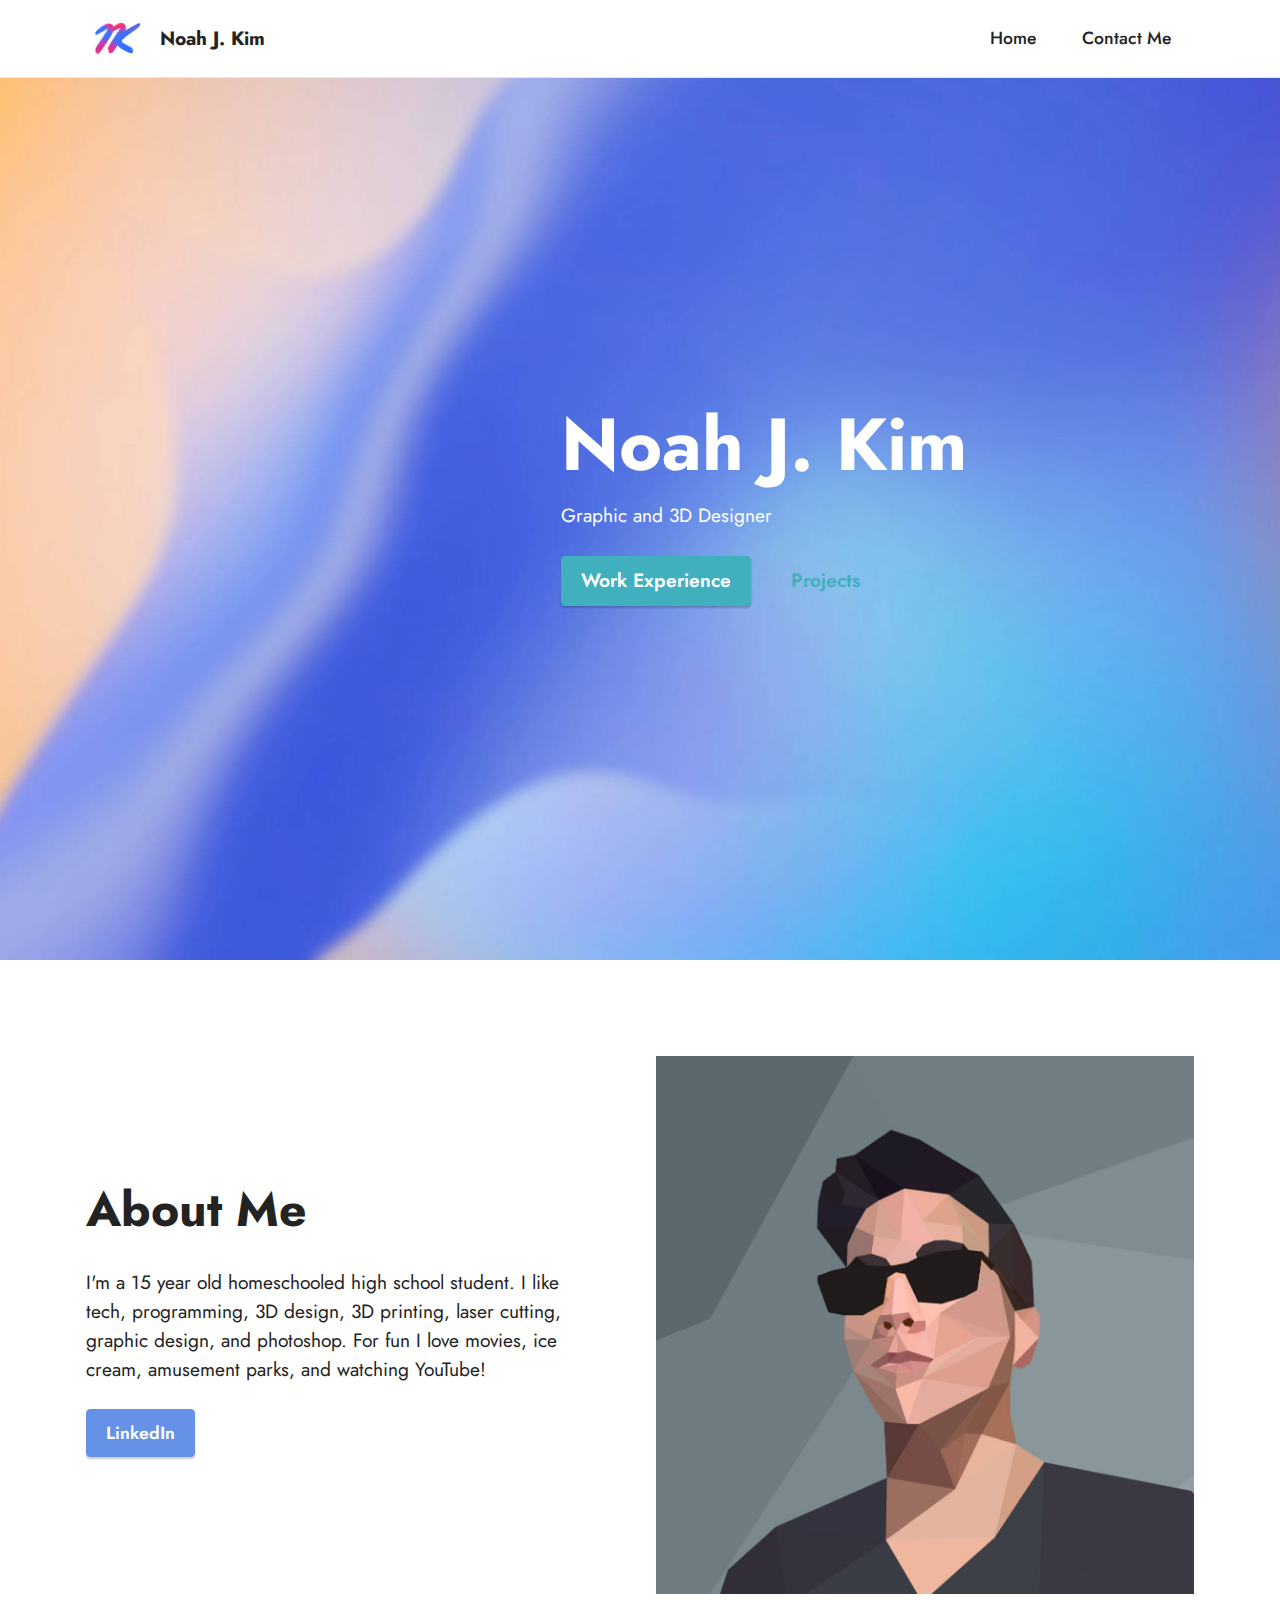
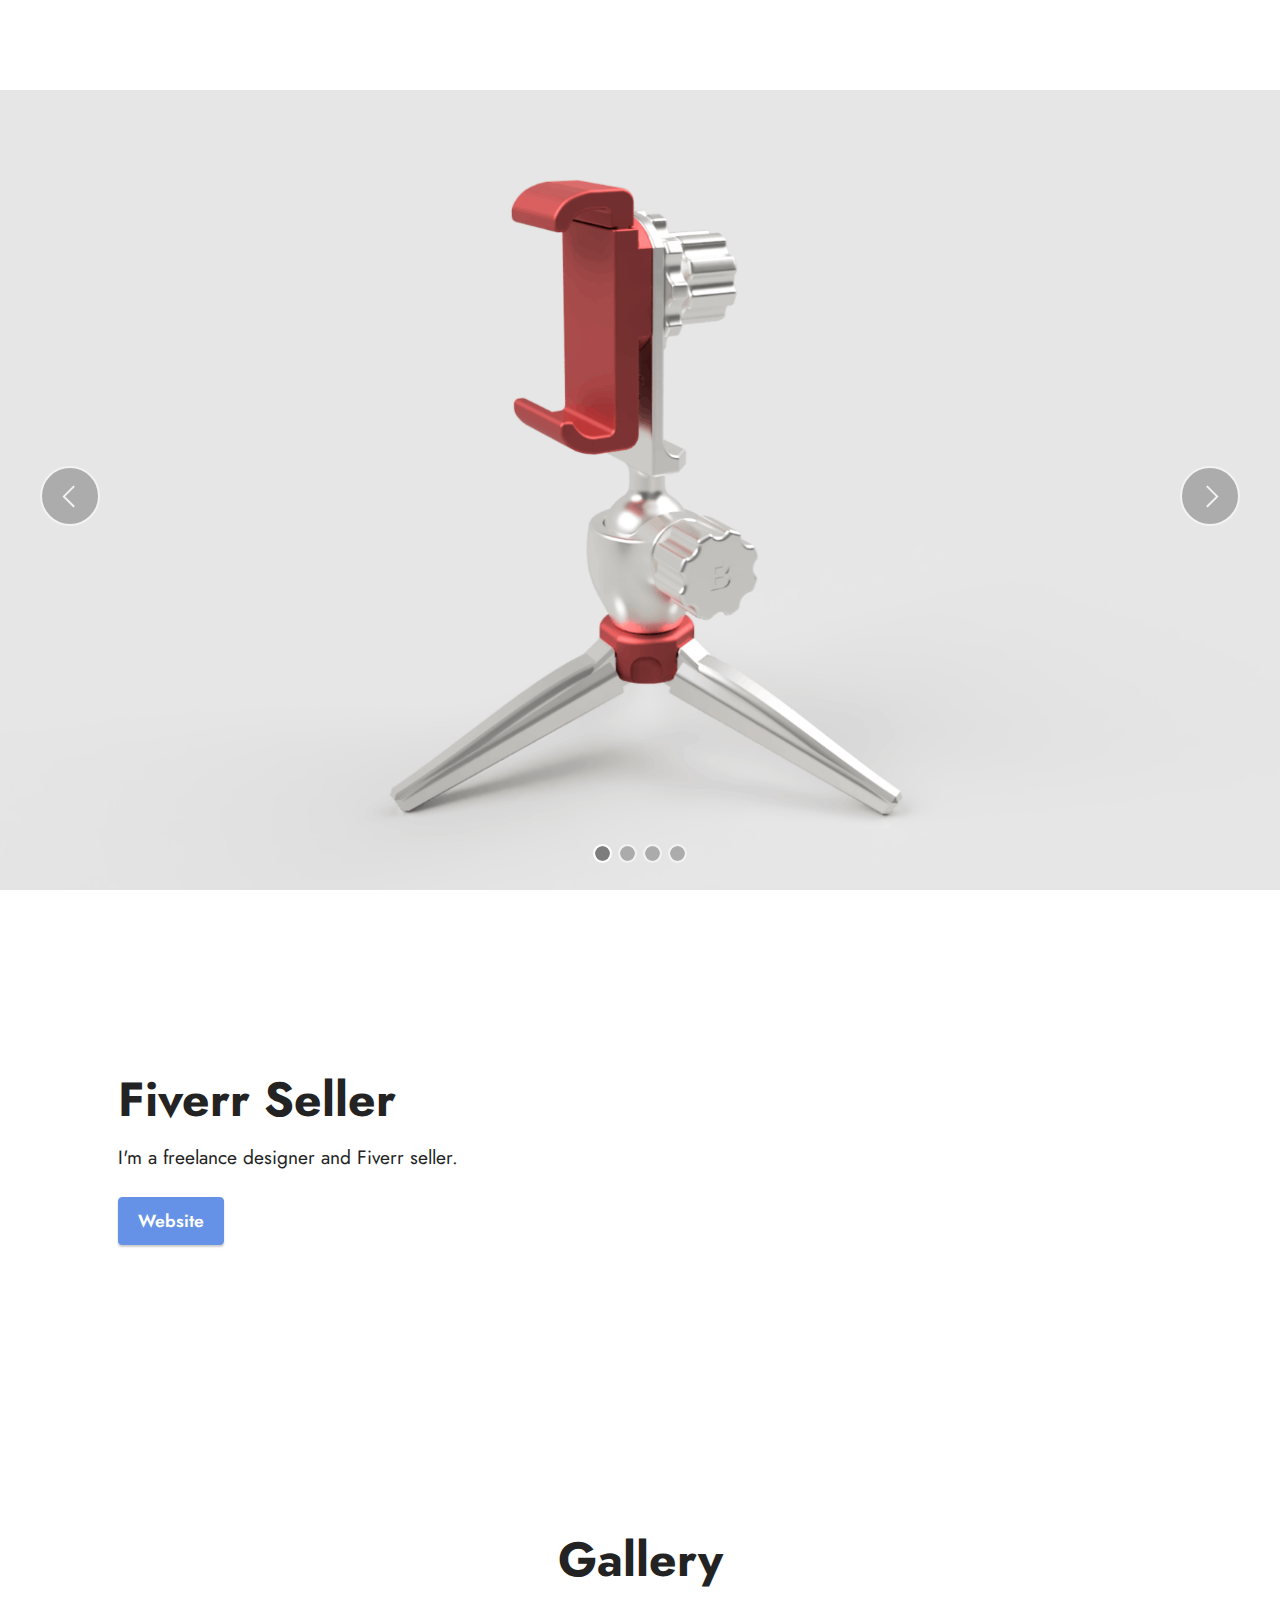
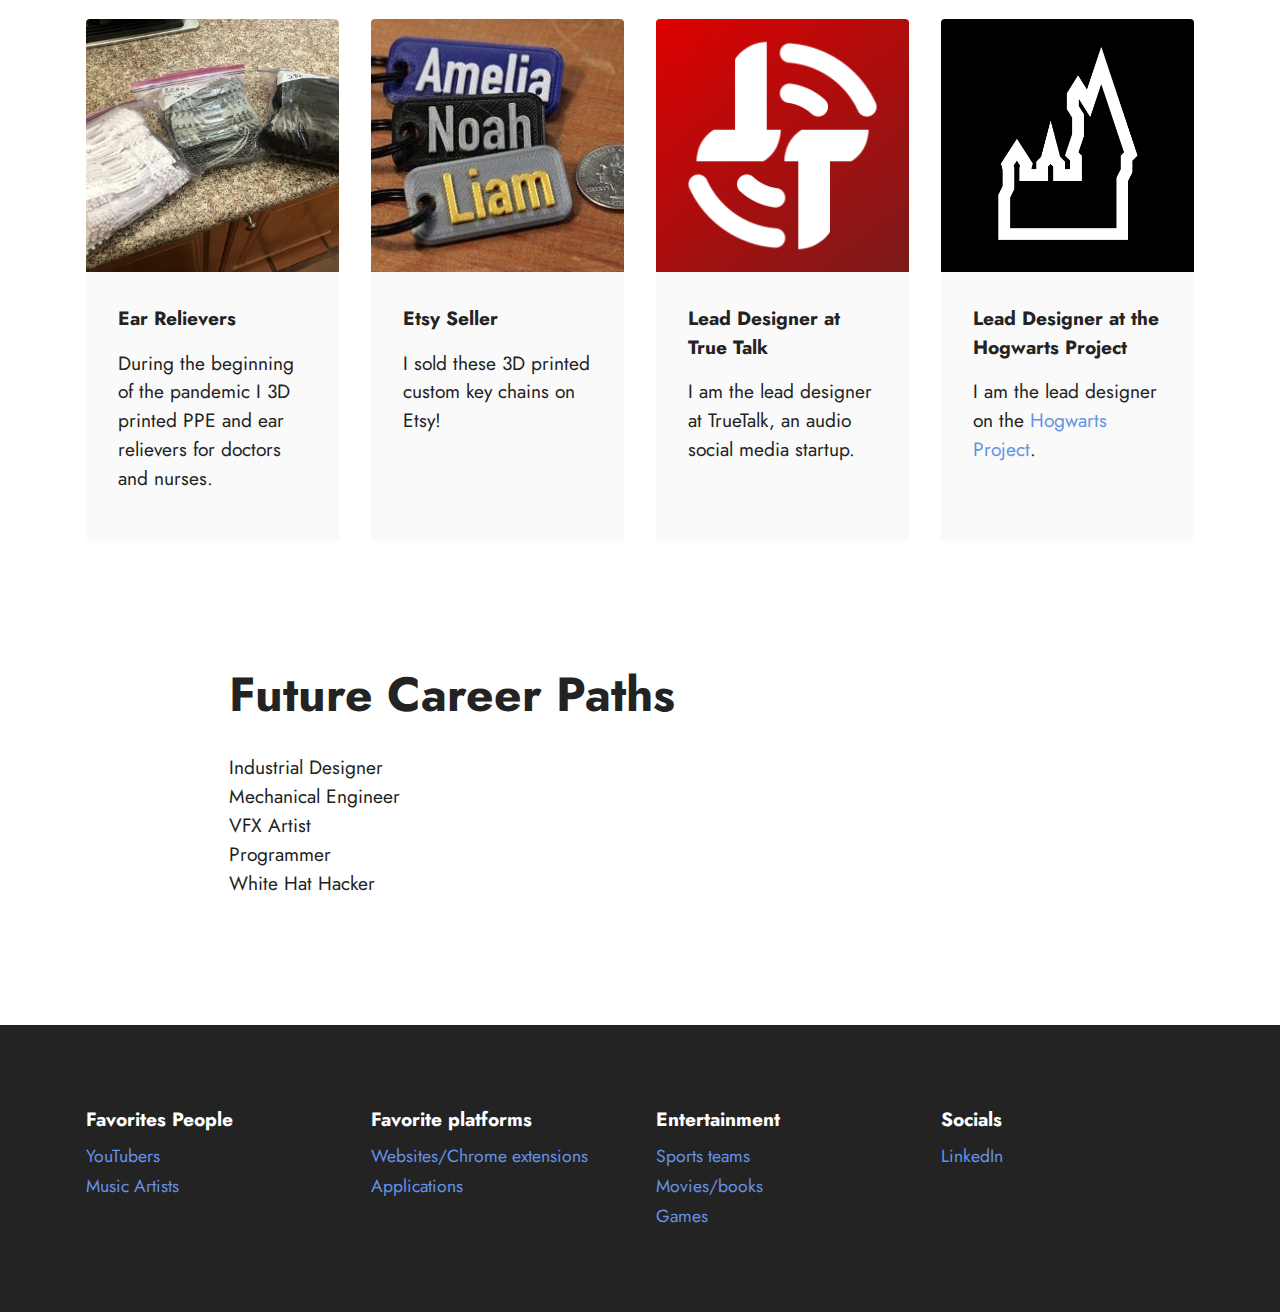
==== index.html @ bd049782 "New with no auto start vid" ====
<!DOCTYPE html>
<html>

<head>
    <meta charset="UTF-8">
    <meta http-equiv="X-UA-Compatible" content="IE=edge">
    <meta name="generator" content="Mobirise v5.2.0, mobirise.com">
    <meta name="viewport" content="width=device-width, initial-scale=1, minimum-scale=1">
    <link rel="shortcut icon" href="assets/images/nk-logo-2-10.24.57-am-128x128.png" type="image/x-icon">
    <meta name="description" content="This is Noah Kim's personal website.">


    <title>Home</title>
    <link rel="stylesheet" href="assets/web/assets/mobirise-icons2/mobirise2.css">
    <link rel="stylesheet" href="assets/tether/tether.min.css">
    <link rel="stylesheet" href="assets/bootstrap/css/bootstrap.min.css">
    <link rel="stylesheet" href="assets/bootstrap/css/bootstrap-grid.min.css">
    <link rel="stylesheet" href="assets/bootstrap/css/bootstrap-reboot.min.css">
    <link rel="stylesheet" href="assets/dropdown/css/style.css">
    <link rel="stylesheet" href="assets/socicon/css/styles.css">
    <link rel="stylesheet" href="assets/theme/css/style.css">
    <link rel="preload" as="style" href="assets/mobirise/css/mbr-additional.css">
    <link rel="stylesheet" href="assets/mobirise/css/mbr-additional.css" type="text/css">




</head>

<body>

    <section class="menu cid-s48OLK6784" once="menu" id="menu1-h">

        <nav class="navbar navbar-dropdown navbar-fixed-top navbar-expand-lg">
            <div class="container">
                <div class="navbar-brand">
                    <span class="navbar-logo">
                        <a href="index.html#top">
                            <img src="assets/images/nk-logo-1-10.24.57-am-96x96.png" alt="Mobirise"
                                style="height: 3.8rem;">
                        </a>
                    </span>
                    <span class="navbar-caption-wrap"><a class="navbar-caption text-black text-primary display-7"
                            href="index.html#top">Noah J. Kim</a></span>
                </div>
                <button class="navbar-toggler" type="button" data-toggle="collapse"
                    data-target="#navbarSupportedContent" aria-controls="navbarNavAltMarkup" aria-expanded="false"
                    aria-label="Toggle navigation">
                    <div class="hamburger">
                        <span></span>
                        <span></span>
                        <span></span>
                        <span></span>
                    </div>
                </button>
                <div class="collapse navbar-collapse" id="navbarSupportedContent">
                    <ul class="navbar-nav nav-dropdown nav-right" data-app-modern-menu="true">
                        <li class="nav-item"><a class="nav-link link text-black text-primary display-4"
                                href="index.html">Home</a></li>
                        <li class="nav-item"><a class="nav-link link text-black text-primary display-4"
                                href="contact.html">
                                Contact Me</a></li>
                    </ul>


                </div>
            </div>
        </nav>

    </section>

    <section class="header5 cid-somC2m3BtA mbr-fullscreen" id="header5-l">





        <div class="container">
            <div class="row justify-content-end">
                <div class="col-12 col-lg-7">
                    <h1 class="mbr-section-title mbr-fonts-style mbr-white mb-3 display-1"><strong>Noah J. Kim</strong>
                    </h1>

                    <p class="mbr-text mbr-fonts-style mbr-white display-7">
                        Graphic and 3D Designer</p>
                    <div class="mbr-section-btn mt-3"><a class="btn btn-success display-7"
                            href="index.html#gallery3-2m">Work Experience</a>
                        <a class="btn btn-success-outline display-7" href="index.html#slider1-q">Projects</a>
                    </div>
                </div>
            </div>
        </div>
    </section>

    <section class="features18 cid-soyZvBs41L" id="features19-3g">




        <div class="container">
            <div class="row justify-content-center">
                <div class="card col-12 col-lg">
                    <div class="card-wrapper">
                        <h6 class="card-title mbr-fonts-style mb-4 display-2"><strong>About Me</strong></h6>
                        <p class="mbr-text mbr-fonts-style display-7">
                            I'm a 15 year old homeschooled high school student. I like tech, programming, 3D design, 3D
                            printing, laser cutting, graphic design, and photoshop. For fun I love movies, ice cream,
                            amusement parks, and watching YouTube!</p>
                        <div class="mbr-section-btn"><a class="btn btn-primary display-4"
                                href="https://www.linkedin.com/in/noah-kim2/" target="_blank">LinkedIn</a></div>
                    </div>
                </div>
                <div class="col-12 col-lg-6">
                    <div class="image-wrapper">
                        <img src="assets/images/website-backround-2000x1125.jpeg" alt="Mobirise">
                    </div>
                </div>
            </div>
        </div>
    </section>

    <section class="slider1 cid-somIkrhmdT" id="slider1-q">

        <div class="carousel slide" id="sozz97V8Wz" data-interval="5000">
            <ol class="carousel-indicators">
                <li data-slide-to="0" class="active" data-target="#sozz97V8Wz"></li>
                <li data-slide-to="1" data-target="#sozz97V8Wz"></li>
                <li data-slide-to="2" data-target="#sozz97V8Wz"></li>
                <li data-slide-to="3" data-target="#sozz97V8Wz"></li>
            </ol>
            <div class="carousel-inner">


                <div class="carousel-item slider-image item active">
                    <div class="item-wrapper">
                        <img class="d-block w-100" src="assets/images/phone-tripod-1900x1069.png" data-slide-to="1">


                    </div>
                </div>
                <div class="carousel-item slider-image item">
                    <div class="item-wrapper">
                        <img class="d-block w-100" src="assets/images/fiverr-phone-stand-1900x1069.png"
                            data-slide-to="2">


                    </div>
                </div>
                <div class="carousel-item slider-image item">
                    <div class="item-wrapper">
                        <img class="d-block w-100" src="assets/images/among-us-red-1900x1900.jpg" data-slide-to="3">


                    </div>
                </div>
                <div class="carousel-item slider-image item">
                    <div class="item-wrapper">
                        <img class="d-block w-100" src="assets/images/noelles-doodle-on-t-shirt-1.0-1536x1604.jpeg"
                            data-slide-to="1">


                    </div>
                </div>
            </div>
            <a class="carousel-control carousel-control-prev" role="button" data-slide="prev" href="#sozz97V8Wz">
                <span class="mobi-mbri mobi-mbri-arrow-prev" aria-hidden="true"></span>
                <span class="sr-only">Previous</span>
            </a>
            <a class="carousel-control carousel-control-next" role="button" data-slide="next" href="#sozz97V8Wz">
                <span class="mobi-mbri mobi-mbri-arrow-next" aria-hidden="true"></span>
                <span class="sr-only">Next</span>
            </a>
        </div>
    </section>

    <section class="header15 cid-somIDscSra" id="header15-r">




        <div class="container">
            <div class="row justify-content-center">
                <div class="col-12 col-md">
                    <div class="text-wrapper">
                        <h2 class="mbr-section-title mb-3 mbr-fonts-style display-2">
                            <strong>Fiverr Seller</strong>
                        </h2>
                        <p class="mbr-text mb-3 mbr-fonts-style display-7">
                            I'm a freelance designer and Fiverr seller.</p>
                        <div class="mbr-section-btn"><a class="btn btn-primary display-4"
                                href="https://www.fiverr.com/the3dsketch" target="_blank">Website</a></div>
                    </div>
                </div>
                <div class="mbr-figure col-12 col-md-7"><iframe class="mbr-embedded-video"
                        src="https://fiverr-res.cloudinary.com/video/upload/t_fiverr_hd/x1ujdgfc7slhkilcr1dq?loop=0&amp;autoplay=0"
                        width="1280" height="720" frameborder="0" allowfullscreen></iframe></div>
            </div>
        </div>
    </section>

    <section class="gallery3 cid-soph4vmft2" id="gallery3-2m">


        <div class="container">
            <div class="mbr-section-head">
                <h4 class="mbr-section-title mbr-fonts-style align-center mb-0 display-2"><strong>Gallery</strong></h4>

            </div>
            <div class="row mt-4">
                <div class="item features-image сol-12 col-md-6 col-lg-3">
                    <div class="item-wrapper">
                        <div class="item-img">
                            <img src="assets/images/2-3d-printed-ear-relievers-7-9-20-506x380.jpeg" alt="">
                        </div>
                        <div class="item-content">
                            <h5 class="item-title mbr-fonts-style display-7">
                                <strong>Ear Relievers</strong>
                            </h5>

                            <p class="mbr-text mbr-fonts-style mt-3 display-7">
                                During the beginning of the&nbsp;pandemic I 3D printed PPE and ear relievers for doctors
                                and nurses.</p>
                        </div>

                    </div>
                </div>
                <div class="item features-image сol-12 col-md-6 col-lg-3">
                    <div class="item-wrapper">
                        <div class="item-img">
                            <img src="assets/images/etsy-keychains-340x256.jpeg" alt="">
                        </div>
                        <div class="item-content">
                            <h5 class="item-title mbr-fonts-style display-7">
                                <strong>Etsy Seller</strong>
                            </h5>

                            <p class="mbr-text mbr-fonts-style mt-3 display-7">I sold these 3D printed custom key chains
                                on Etsy!</p>
                        </div>

                    </div>
                </div>
                <div class="item features-image сol-12 col-md-6 col-lg-3">
                    <div class="item-wrapper">
                        <div class="item-img">
                            <img src="assets/images/app-icon-new-1024-1024x1024.png" alt="">
                        </div>
                        <div class="item-content">
                            <h5 class="item-title mbr-fonts-style display-7">
                                <strong>Lead Designer at True Talk</strong>
                            </h5>

                            <p class="mbr-text mbr-fonts-style mt-3 display-7">I am the lead designer at TrueTalk, an
                                audio social media startup.</p>
                        </div>

                    </div>
                </div>
                <div class="item features-image сol-12 col-md-6 col-lg-3">
                    <div class="item-wrapper">
                        <div class="item-img">
                            <img src="assets/images/the-hogwarts-project-logo-2.0-1000x1000.png" alt="" title="">
                        </div>
                        <div class="item-content">
                            <h5 class="item-title mbr-fonts-style display-7">
                                <strong>Lead Designer at the Hogwarts Project</strong>
                            </h5>

                            <p class="mbr-text mbr-fonts-style mt-3 display-7">I am the lead designer on the <a
                                    href="https://thehogwartsproject.com/" class="text-primary" target="_blank">Hogwarts
                                    Project</a>.</p>
                        </div>

                    </div>
                </div>
            </div>
        </div>
    </section>

    <section class="content1 cid-s48vnjULo4" id="content1-c">

        <div class="container">
            <div class="row justify-content-center">
                <div class="title col-12 col-md-9">
                    <h3 class="mbr-section-title mbr-fonts-style align-center mb-4 display-2"><strong>Future Career
                            Paths</strong></h3>
                    <h4 class="mbr-section-subtitle align-center mbr-fonts-style mb-4 display-7">Industrial
                        Designer<br>Mechanical Engineer<br>VFX Artist<br>Programmer<br>White Hat Hacker<br></h4>

                </div>
            </div>
        </div>
    </section>

    <section class="footer2 cid-somKXLYsWB" once="footers" id="footer2-u">



        <div class="container">
            <div class="row mbr-white">
                <div class="col-6 col-md-4 col-lg-3">
                    <h5 class="mbr-section-subtitle mbr-fonts-style mb-2 display-7">
                        <strong>Favorites People</strong>
                    </h5>
                    <ul class="list mbr-fonts-style display-4">
                        <li class="mbr-text item-wrap"><span style="font-size: 1.1rem;"><a href="favorite-youtuber.html"
                                    class="text-primary">YouTubers</a></span></li>
                        <li class="mbr-text item-wrap"><span style="font-size: 1.1rem;"><a
                                    href="favorite-music-artists.html" class="text-primary">Music Artists</a></span>
                        </li>
                    </ul>
                </div>
                <div class="col-6 col-md-4 col-lg-3">
                    <h5 class="mbr-section-subtitle mbr-fonts-style mb-2 display-7">
                        <strong>Favorite platforms</strong>
                    </h5>
                    <ul class="list mbr-fonts-style display-4">
                        <li class="mbr-text item-wrap"><span style="font-size: 1.1rem;"><a
                                    href="favorite-websites-chrome-extensions.html" class="text-primary">Websites/Chrome
                                    extensions</a></span></li>
                        <li class="mbr-text item-wrap"><span style="font-size: 1.1rem;"><a
                                    href="favorite-applications.html" class="text-primary">Applications</a></span></li>
                    </ul>
                </div>
                <div class="col-6 col-md-4 col-lg-3">
                    <h5 class="mbr-section-subtitle mbr-fonts-style mb-2 display-7">
                        <strong>Entertainment</strong>
                    </h5>
                    <ul class="list mbr-fonts-style display-4">
                        <li class="mbr-text item-wrap"><a href="favorite-sport-teams.html" class="text-primary">Sports
                                teams</a></li>
                        <li class="mbr-text item-wrap"><span style="font-size: 1.1rem;"><a
                                    href="favorite-movies-books.html" class="text-primary">Movies/books</a></span></li>
                        <li class="mbr-text item-wrap"><a href="favorite-games.html" class="text-primary">Games</a></li>
                    </ul>
                </div>
                <div class="col-6 col-md-4 col-lg-3">
                    <h5 class="mbr-section-subtitle mbr-fonts-style mb-2 display-7">
                        <strong>Socials</strong>
                    </h5>
                    <ul class="list mbr-fonts-style display-4">
                        <li class="mbr-text item-wrap"><span style="font-size: 1.1rem;"><a
                                    href="https://www.linkedin.com/in/noah-kim2/" class="text-primary"
                                    target="_blank">LinkedIn</a></span></li>
                    </ul>
                </div>

            </div>
        </div>
    </section>
    <section
        style="background-color: #fff; font-family: -apple-system, BlinkMacSystemFont, 'Segoe UI', 'Roboto', 'Helvetica Neue', Arial, sans-serif; color:#aaa; font-size:12px; padding: 0; align-items: center; display: flex;">
        <a href="https://mobirise.site/e"></a>
    </section>
    <script src="assets/web/assets/jquery/jquery.min.js"></script>
    <script src="assets/popper/popper.min.js"></script>
    <script src="assets/tether/tether.min.js"></script>
    <script src="assets/bootstrap/js/bootstrap.min.js"></script>
    <script src="assets/smoothscroll/smooth-scroll.js"></script>
    <script src="assets/dropdown/js/nav-dropdown.js"></script>
    <script src="assets/dropdown/js/navbar-dropdown.js"></script>
    <script src="assets/touchswipe/jquery.touch-swipe.min.js"></script>
    <script src="assets/theme/js/script.js"></script>


</body>

</html>
---- assets/web/assets/mobirise-icons2/mobirise2.css ----
@font-face {
  font-family: 'Moririse2';
  font-display: swap;
  src:  url('mobirise2.eot?f2bix4');
  src:  url('mobirise2.eot?f2bix4#iefix') format('embedded-opentype'),
    url('mobirise2.ttf?f2bix4') format('truetype'),
    url('mobirise2.woff?f2bix4') format('woff'),
    url('mobirise2.svg?f2bix4#mobirise2') format('svg');
  font-weight: normal;
  font-style: normal;
}

[class^="mobi-"], [class*=" mobi-"] {
  /* use !important to prevent issues with browser extensions that change fonts */
  font-family: 'Moririse2' !important;
  speak: none;
  font-style: normal;
  font-weight: normal;
  font-variant: normal;
  text-transform: none;
  line-height: 1;

  /* Better Font Rendering =========== */
  -webkit-font-smoothing: antialiased;
  -moz-osx-font-smoothing: grayscale;
}

.mobi-mbri-add-submenu:before {
  content: "\e900";
}
.mobi-mbri-alert:before {
  content: "\e901";
}
.mobi-mbri-align-center:before {
  content: "\e902";
}
.mobi-mbri-align-justify:before {
  content: "\e903";
}
.mobi-mbri-align-left:before {
  content: "\e904";
}
.mobi-mbri-align-right:before {
  content: "\e905";
}
.mobi-mbri-android:before {
  content: "\e906";
}
.mobi-mbri-apple:before {
  content: "\e907";
}
.mobi-mbri-arrow-down:before {
  content: "\e908";
}
.mobi-mbri-arrow-next:before {
  content: "\e909";
}
.mobi-mbri-arrow-prev:before {
  content: "\e90a";
}
.mobi-mbri-arrow-up:before {
  content: "\e90b";
}
.mobi-mbri-bold:before {
  content: "\e90c";
}
.mobi-mbri-bookmark:before {
  content: "\e90d";
}
.mobi-mbri-bootstrap:before {
  content: "\e90e";
}
.mobi-mbri-briefcase:before {
  content: "\e90f";
}
.mobi-mbri-browse:before {
  content: "\e910";
}
.mobi-mbri-bulleted-list:before {
  content: "\e911";
}
.mobi-mbri-calendar:before {
  content: "\e912";
}
.mobi-mbri-camera:before {
  content: "\e913";
}
.mobi-mbri-cart-add:before {
  content: "\e914";
}
.mobi-mbri-cart-full:before {
  content: "\e915";
}
.mobi-mbri-cash:before {
  content: "\e916";
}
.mobi-mbri-change-style:before {
  content: "\e917";
}
.mobi-mbri-chat:before {
  content: "\e918";
}
.mobi-mbri-clock:before {
  content: "\e919";
}
.mobi-mbri-close:before {
  content: "\e91a";
}
.mobi-mbri-cloud:before {
  content: "\e91b";
}
.mobi-mbri-code:before {
  content: "\e91c";
}
.mobi-mbri-contact-form:before {
  content: "\e91d";
}
.mobi-mbri-credit-card:before {
  content: "\e91e";
}
.mobi-mbri-cursor-click:before {
  content: "\e91f";
}
.mobi-mbri-cust-feedback:before {
  content: "\e920";
}
.mobi-mbri-database:before {
  content: "\e921";
}
.mobi-mbri-delivery:before {
  content: "\e922";
}
.mobi-mbri-desktop:before {
  content: "\e923";
}
.mobi-mbri-devices:before {
  content: "\e924";
}
.mobi-mbri-down:before {
  content: "\e925";
}
.mobi-mbri-download-2:before {
  content: "\e926";
}
.mobi-mbri-download:before {
  content: "\e927";
}
.mobi-mbri-drag-n-drop-2:before {
  content: "\e928";
}
.mobi-mbri-drag-n-drop:before {
  content: "\e929";
}
.mobi-mbri-edit-2:before {
  content: "\e92a";
}
.mobi-mbri-edit:before {
  content: "\e92b";
}
.mobi-mbri-error:before {
  content: "\e92c";
}
.mobi-mbri-extension:before {
  content: "\e92d";
}
.mobi-mbri-features:before {
  content: "\e92e";
}
.mobi-mbri-file:before {
  content: "\e92f";
}
.mobi-mbri-flag:before {
  content: "\e930";
}
.mobi-mbri-folder:before {
  content: "\e931";
}
.mobi-mbri-gift:before {
  content: "\e932";
}
.mobi-mbri-github:before {
  content: "\e933";
}
.mobi-mbri-globe-2:before {
  content: "\e934";
}
.mobi-mbri-globe:before {
  content: "\e935";
}
.mobi-mbri-growing-chart:before {
  content: "\e936";
}
.mobi-mbri-hearth:before {
  content: "\e937";
}
.mobi-mbri-help:before {
  content: "\e938";
}
.mobi-mbri-home:before {
  content: "\e939";
}
.mobi-mbri-hot-cup:before {
  content: "\e93a";
}
.mobi-mbri-idea:before {
  content: "\e93b";
}
.mobi-mbri-image-gallery:before {
  content: "\e93c";
}
.mobi-mbri-image-slider:before {
  content: "\e93d";
}
.mobi-mbri-info:before {
  content: "\e93e";
}
.mobi-mbri-italic:before {
  content: "\e93f";
}
.mobi-mbri-key:before {
  content: "\e940";
}
.mobi-mbri-laptop:before {
  content: "\e941";
}
.mobi-mbri-layers:before {
  content: "\e942";
}
.mobi-mbri-left-right:before {
  content: "\e943";
}
.mobi-mbri-left:before {
  content: "\e944";
}
.mobi-mbri-letter:before {
  content: "\e945";
}
.mobi-mbri-like:before {
  content: "\e946";
}
.mobi-mbri-link:before {
  content: "\e947";
}
.mobi-mbri-lock:before {
  content: "\e948";
}
.mobi-mbri-login:before {
  content: "\e949";
}
.mobi-mbri-logout:before {
  content: "\e94a";
}
.mobi-mbri-magic-stick:before {
  content: "\e94b";
}
.mobi-mbri-map-pin:before {
  content: "\e94c";
}
.mobi-mbri-menu:before {
  content: "\e94d";
}
.mobi-mbri-mobile-2:before {
  content: "\e94e";
}
.mobi-mbri-mobile-horizontal:before {
  content: "\e94f";
}
.mobi-mbri-mobile:before {
  content: "\e950";
}
.mobi-mbri-mobirise:before {
  content: "\e951";
}
.mobi-mbri-more-horizontal:before {
  content: "\e952";
}
.mobi-mbri-more-vertical:before {
  content: "\e953";
}
.mobi-mbri-music:before {
  content: "\e954";
}
.mobi-mbri-new-file:before {
  content: "\e955";
}
.mobi-mbri-numbered-list:before {
  content: "\e956";
}
.mobi-mbri-opened-folder:before {
  content: "\e957";
}
.mobi-mbri-pages:before {
  content: "\e958";
}
.mobi-mbri-paper-plane:before {
  content: "\e959";
}
.mobi-mbri-paperclip:before {
  content: "\e95a";
}
.mobi-mbri-phone:before {
  content: "\e95b";
}
.mobi-mbri-photo:before {
  content: "\e95c";
}
.mobi-mbri-photos:before {
  content: "\e95d";
}
.mobi-mbri-pin:before {
  content: "\e95e";
}
.mobi-mbri-play:before {
  content: "\e95f";
}
.mobi-mbri-plus:before {
  content: "\e960";
}
.mobi-mbri-preview:before {
  content: "\e961";
}
.mobi-mbri-print:before {
  content: "\e962";
}
.mobi-mbri-protect:before {
  content: "\e963";
}
.mobi-mbri-question:before {
  content: "\e964";
}
.mobi-mbri-quote-left:before {
  content: "\e965";
}
.mobi-mbri-quote-right:before {
  content: "\e966";
}
.mobi-mbri-redo:before {
  content: "\e967";
}
.mobi-mbri-refresh:before {
  content: "\e968";
}
.mobi-mbri-responsive-2:before {
  content: "\e969";
}
.mobi-mbri-responsive:before {
  content: "\e96a";
}
.mobi-mbri-right:before {
  content: "\e96b";
}
.mobi-mbri-rocket:before {
  content: "\e96c";
}
.mobi-mbri-sad-face:before {
  content: "\e96d";
}
.mobi-mbri-sale:before {
  content: "\e96e";
}
.mobi-mbri-save:before {
  content: "\e96f";
}
.mobi-mbri-search:before {
  content: "\e970";
}
.mobi-mbri-setting-2:before {
  content: "\e971";
}
.mobi-mbri-setting-3:before {
  content: "\e972";
}
.mobi-mbri-setting:before {
  content: "\e973";
}
.mobi-mbri-share:before {
  content: "\e974";
}
.mobi-mbri-shopping-bag:before {
  content: "\e975";
}
.mobi-mbri-shopping-basket:before {
  content: "\e976";
}
.mobi-mbri-shopping-cart:before {
  content: "\e977";
}
.mobi-mbri-sites:before {
  content: "\e978";
}
.mobi-mbri-smile-face:before {
  content: "\e979";
}
.mobi-mbri-speed:before {
  content: "\e97a";
}
.mobi-mbri-star:before {
  content: "\e97b";
}
.mobi-mbri-success:before {
  content: "\e97c";
}
.mobi-mbri-sun:before {
  content: "\e97d";
}
.mobi-mbri-sun2:before {
  content: "\e97e";
}
.mobi-mbri-tablet-vertical:before {
  content: "\e97f";
}
.mobi-mbri-tablet:before {
  content: "\e980";
}
.mobi-mbri-target:before {
  content: "\e981";
}
.mobi-mbri-timer:before {
  content: "\e982";
}
.mobi-mbri-to-ftp:before {
  content: "\e983";
}
.mobi-mbri-to-local-drive:before {
  content: "\e984";
}
.mobi-mbri-touch-swipe:before {
  content: "\e985";
}
.mobi-mbri-touch:before {
  content: "\e986";
}
.mobi-mbri-trash:before {
  content: "\e987";
}
.mobi-mbri-underline:before {
  content: "\e988";
}
.mobi-mbri-undo:before {
  content: "\e989";
}
.mobi-mbri-unlink:before {
  content: "\e98a";
}
.mobi-mbri-unlock:before {
  content: "\e98b";
}
.mobi-mbri-up-down:before {
  content: "\e98c";
}
.mobi-mbri-up:before {
  content: "\e98d";
}
.mobi-mbri-update:before {
  content: "\e98e";
}
.mobi-mbri-upload-2:before {
  content: "\e98f";
}
.mobi-mbri-upload:before {
  content: "\e990";
}
.mobi-mbri-user-2:before {
  content: "\e991";
}
.mobi-mbri-user:before {
  content: "\e992";
}
.mobi-mbri-users:before {
  content: "\e993";
}
.mobi-mbri-video-play:before {
  content: "\e994";
}
.mobi-mbri-video:before {
  content: "\e995";
}
.mobi-mbri-watch:before {
  content: "\e996";
}
.mobi-mbri-website-theme-2:before {
  content: "\e997";
}
.mobi-mbri-website-theme:before {
  content: "\e998";
}
.mobi-mbri-wifi:before {
  content: "\e999";
}
.mobi-mbri-windows:before {
  content: "\e99a";
}
.mobi-mbri-zoom-in:before {
  content: "\e99b";
}
.mobi-mbri-zoom-out:before {
  content: "\e99c";
}
---- assets/dropdown/css/style.css ----
.navbar-dropdown {
  left: 0;
  padding: 0;
  position: absolute;
  right: 0;
  top: 0;
  transition: all 0.45s ease;
  z-index: 1030;
  background: #282828; }
  .navbar-dropdown .navbar-logo {
    margin-right: 0.8rem;
    transition: margin 0.3s ease-in-out;
    vertical-align: middle; }
    .navbar-dropdown .navbar-logo img {
      height: 3.125rem;
      transition: all 0.3s ease-in-out; }
    .navbar-dropdown .navbar-logo.mbr-iconfont {
      font-size: 3.125rem;
      line-height: 3.125rem; }
  .navbar-dropdown .navbar-caption {
    font-weight: 700;
    white-space: normal;
    vertical-align: -4px;
    line-height: 3.125rem !important; }
    .navbar-dropdown .navbar-caption, .navbar-dropdown .navbar-caption:hover {
      color: inherit;
      text-decoration: none; }
  .navbar-dropdown .mbr-iconfont + .navbar-caption {
    vertical-align: -1px; }
  .navbar-dropdown.navbar-fixed-top {
    position: fixed; }
  .navbar-dropdown .navbar-brand span {
    vertical-align: -4px; }
  .navbar-dropdown.bg-color.transparent {
    background: none; }
  .navbar-dropdown.navbar-short .navbar-brand {
    padding: 0.625rem 0; }
    .navbar-dropdown.navbar-short .navbar-brand span {
      vertical-align: -1px; }
  .navbar-dropdown.navbar-short .navbar-caption {
    line-height: 2.375rem !important;
    vertical-align: -2px; }
  .navbar-dropdown.navbar-short .navbar-logo {
    margin-right: 0.5rem; }
    .navbar-dropdown.navbar-short .navbar-logo img {
      height: 2.375rem; }
    .navbar-dropdown.navbar-short .navbar-logo.mbr-iconfont {
      font-size: 2.375rem;
      line-height: 2.375rem; }
  .navbar-dropdown.navbar-short .mbr-table-cell {
    height: 3.625rem; }
  .navbar-dropdown .navbar-close {
    left: 0.6875rem;
    position: fixed;
    top: 0.75rem;
    z-index: 1000; }
  .navbar-dropdown .hamburger-icon {
    content: "";
    display: inline-block;
    vertical-align: middle;
    width: 16px;
    -webkit-box-shadow: 0 -6px 0 1px #282828,0 0 0 1px #282828,0 6px 0 1px #282828;
    -moz-box-shadow: 0 -6px 0 1px #282828,0 0 0 1px #282828,0 6px 0 1px #282828;
    box-shadow: 0 -6px 0 1px #282828,0 0 0 1px #282828,0 6px 0 1px #282828; }

.dropdown-menu .dropdown-toggle[data-toggle="dropdown-submenu"]::after {
  border-bottom: 0.35em solid transparent;
  border-left: 0.35em solid;
  border-right: 0;
  border-top: 0.35em solid transparent;
  margin-left: 0.3rem; }

.dropdown-menu .dropdown-item:focus {
  outline: 0; }

.nav-dropdown {
  font-size: 0.75rem;
  font-weight: 500;
  height: auto !important; }
  .nav-dropdown .nav-btn {
    padding-left: 1rem; }
  .nav-dropdown .link {
    margin: .667em 1.667em;
    font-weight: 500;
    padding: 0;
    transition: color .2s ease-in-out; }
    .nav-dropdown .link.dropdown-toggle {
      margin-right: 2.583em; }
      .nav-dropdown .link.dropdown-toggle::after {
        margin-left: .25rem;
        border-top: 0.35em solid;
        border-right: 0.35em solid transparent;
        border-left: 0.35em solid transparent;
        border-bottom: 0; }
      .nav-dropdown .link.dropdown-toggle[aria-expanded="true"] {
        margin: 0;
        padding: 0.667em 3.263em  0.667em 1.667em; }
  .nav-dropdown .link::after,
  .nav-dropdown .dropdown-item::after {
    color: inherit; }
  .nav-dropdown .btn {
    font-size: 0.75rem;
    font-weight: 700;
    letter-spacing: 0;
    margin-bottom: 0;
    padding-left: 1.25rem;
    padding-right: 1.25rem; }
  .nav-dropdown .dropdown-menu {
    border-radius: 0;
    border: 0;
    left: 0;
    margin: 0;
    padding-bottom: 1.25rem;
    padding-top: 1.25rem;
    position: relative; }
  .nav-dropdown .dropdown-submenu {
    margin-left: 0.125rem;
    top: 0; }
  .nav-dropdown .dropdown-item {
    font-weight: 500;
    line-height: 2;
    padding: 0.3846em 4.615em 0.3846em 1.5385em;
    position: relative;
    transition: color .2s ease-in-out, background-color .2s ease-in-out; }
    .nav-dropdown .dropdown-item::after {
      margin-top: -0.3077em;
      position: absolute;
      right: 1.1538em;
      top: 50%; }
    .nav-dropdown .dropdown-item:focus, .nav-dropdown .dropdown-item:hover {
      background: none; }

@media (max-width: 767px) {
  .nav-dropdown.navbar-toggleable-sm {
    bottom: 0;
    display: none;
    left: 0;
    overflow-x: hidden;
    position: fixed;
    top: 0;
    transform: translateX(-100%);
    -ms-transform: translateX(-100%);
    -webkit-transform: translateX(-100%);
    width: 18.75rem;
    z-index: 999; } }
.nav-dropdown.navbar-toggleable-xl {
  bottom: 0;
  display: none;
  left: 0;
  overflow-x: hidden;
  position: fixed;
  top: 0;
  transform: translateX(-100%);
  -ms-transform: translateX(-100%);
  -webkit-transform: translateX(-100%);
  width: 18.75rem;
  z-index: 999; }

.nav-dropdown-sm {
  display: block !important;
  overflow-x: hidden;
  overflow: auto;
  padding-top: 3.875rem; }
  .nav-dropdown-sm::after {
    content: "";
    display: block;
    height: 3rem;
    width: 100%; }
  .nav-dropdown-sm.collapse.in ~ .navbar-close {
    display: block !important; }
  .nav-dropdown-sm.collapsing, .nav-dropdown-sm.collapse.in {
    transform: translateX(0);
    -ms-transform: translateX(0);
    -webkit-transform: translateX(0);
    transition: all 0.25s ease-out;
    -webkit-transition: all 0.25s ease-out;
    background: #282828; }
  .nav-dropdown-sm.collapsing[aria-expanded="false"] {
    transform: translateX(-100%);
    -ms-transform: translateX(-100%);
    -webkit-transform: translateX(-100%); }
  .nav-dropdown-sm .nav-item {
    display: block;
    margin-left: 0 !important;
    padding-left: 0; }
  .nav-dropdown-sm .link,
  .nav-dropdown-sm .dropdown-item {
    border-top: 1px dotted rgba(255, 255, 255, 0.1);
    font-size: 0.8125rem;
    line-height: 1.6;
    margin: 0 !important;
    padding: 0.875rem 2.4rem 0.875rem 1.5625rem !important;
    position: relative;
    white-space: normal; }
    .nav-dropdown-sm .link:focus, .nav-dropdown-sm .link:hover,
    .nav-dropdown-sm .dropdown-item:focus,
    .nav-dropdown-sm .dropdown-item:hover {
      background: rgba(0, 0, 0, 0.2) !important;
      color: #c0a375; }
  .nav-dropdown-sm .nav-btn {
    position: relative;
    padding: 1.5625rem 1.5625rem 0 1.5625rem; }
    .nav-dropdown-sm .nav-btn::before {
      border-top: 1px dotted rgba(255, 255, 255, 0.1);
      content: "";
      left: 0;
      position: absolute;
      top: 0;
      width: 100%; }
    .nav-dropdown-sm .nav-btn + .nav-btn {
      padding-top: 0.625rem; }
      .nav-dropdown-sm .nav-btn + .nav-btn::before {
        display: none; }
  .nav-dropdown-sm .btn {
    padding: 0.625rem 0; }
  .nav-dropdown-sm .dropdown-toggle[data-toggle="dropdown-submenu"]::after {
    margin-left: .25rem;
    border-top: 0.35em solid;
    border-right: 0.35em solid transparent;
    border-left: 0.35em solid transparent;
    border-bottom: 0; }
  .nav-dropdown-sm .dropdown-toggle[data-toggle="dropdown-submenu"][aria-expanded="true"]::after {
    border-top: 0;
    border-right: 0.35em solid transparent;
    border-left: 0.35em solid transparent;
    border-bottom: 0.35em solid; }
  .nav-dropdown-sm .dropdown-menu {
    margin: 0;
    padding: 0;
    position: relative;
    top: 0;
    left: 0;
    width: 100%;
    border: 0;
    float: none;
    border-radius: 0;
    background: none; }
  .nav-dropdown-sm .dropdown-submenu {
    left: 100%;
    margin-left: 0.125rem;
    margin-top: -1.25rem;
    top: 0; }

.navbar-toggleable-sm .nav-dropdown .dropdown-menu {
  position: absolute; }

.navbar-toggleable-sm .nav-dropdown .dropdown-submenu {
  left: 100%;
  margin-left: 0.125rem;
  margin-top: -1.25rem;
  top: 0; }

.navbar-toggleable-sm.opened .nav-dropdown .dropdown-menu {
  position: relative; }

.navbar-toggleable-sm.opened .nav-dropdown .dropdown-submenu {
  left: 0;
  margin-left: 00rem;
  margin-top: 0rem;
  top: 0; }

.is-builder .nav-dropdown.collapsing {
  transition: none !important; }

/*# sourceMappingURL=style.css.map */
---- assets/socicon/css/styles.css ----
@charset "UTF-8";

@font-face {
  font-family: 'Socicon';
  src:  url('../fonts/socicon.eot');
  src:  url('../fonts/socicon.eot?#iefix') format('embedded-opentype'),
    url('../fonts/socicon.woff2') format('woff2'),
    url('../fonts/socicon.ttf') format('truetype'),
    url('../fonts/socicon.woff') format('woff'),
    url('../fonts/socicon.svg#socicon') format('svg');
  font-weight: normal;
  font-style: normal;
}

[data-icon]:before {
  font-family: "socicon" !important;
  content: attr(data-icon);
  font-style: normal !important;
  font-weight: normal !important;
  font-variant: normal !important;
  text-transform: none !important;
  speak: none;
  line-height: 1;
  -webkit-font-smoothing: antialiased;
  -moz-osx-font-smoothing: grayscale;
}

[class^="socicon-"], [class*=" socicon-"] {
  /* use !important to prevent issues with browser extensions that change fonts */
  font-family: 'Socicon' !important;
  speak: none;
  font-style: normal;
  font-weight: normal;
  font-variant: normal;
  text-transform: none;
  line-height: 1;

  /* Better Font Rendering =========== */
  -webkit-font-smoothing: antialiased;
  -moz-osx-font-smoothing: grayscale;
}

.socicon-eitaa:before {
  content: "\e97c";
}
.socicon-soroush:before {
  content: "\e97d";
}
.socicon-bale:before {
  content: "\e97e";
}
.socicon-zazzle:before {
  content: "\e97b";
}
.socicon-society6:before {
  content: "\e97a";
}
.socicon-redbubble:before {
  content: "\e979";
}
.socicon-avvo:before {
  content: "\e978";
}
.socicon-stitcher:before {
  content: "\e977";
}
.socicon-googlehangouts:before {
  content: "\e974";
}
.socicon-dlive:before {
  content: "\e975";
}
.socicon-vsco:before {
  content: "\e976";
}
.socicon-flipboard:before {
  content: "\e973";
}
.socicon-ubuntu:before {
  content: "\e958";
}
.socicon-artstation:before {
  content: "\e959";
}
.socicon-invision:before {
  content: "\e95a";
}
.socicon-torial:before {
  content: "\e95b";
}
.socicon-collectorz:before {
  content: "\e95c";
}
.socicon-seenthis:before {
  content: "\e95d";
}
.socicon-googleplaymusic:before {
  content: "\e95e";
}
.socicon-debian:before {
  content: "\e95f";
}
.socicon-filmfreeway:before {
  content: "\e960";
}
.socicon-gnome:before {
  content: "\e961";
}
.socicon-itchio:before {
  content: "\e962";
}
.socicon-jamendo:before {
  content: "\e963";
}
.socicon-mix:before {
  content: "\e964";
}
.socicon-sharepoint:before {
  content: "\e965";
}
.socicon-tinder:before {
  content: "\e966";
}
.socicon-windguru:before {
  content: "\e967";
}
.socicon-cdbaby:before {
  content: "\e968";
}
.socicon-elementaryos:before {
  content: "\e969";
}
.socicon-stage32:before {
  content: "\e96a";
}
.socicon-tiktok:before {
  content: "\e96b";
}
.socicon-gitter:before {
  content: "\e96c";
}
.socicon-letterboxd:before {
  content: "\e96d";
}
.socicon-threema:before {
  content: "\e96e";
}
.socicon-splice:before {
  content: "\e96f";
}
.socicon-metapop:before {
  content: "\e970";
}
.socicon-naver:before {
  content: "\e971";
}
.socicon-remote:before {
  content: "\e972";
}
.socicon-internet:before {
  content: "\e957";
}
.socicon-moddb:before {
  content: "\e94b";
}
.socicon-indiedb:before {
  content: "\e94c";
}
.socicon-traxsource:before {
  content: "\e94d";
}
.socicon-gamefor:before {
  content: "\e94e";
}
.socicon-pixiv:before {
  content: "\e94f";
}
.socicon-myanimelist:before {
  content: "\e950";
}
.socicon-blackberry:before {
  content: "\e951";
}
.socicon-wickr:before {
  content: "\e952";
}
.socicon-spip:before {
  content: "\e953";
}
.socicon-napster:before {
  content: "\e954";
}
.socicon-beatport:before {
  content: "\e955";
}
.socicon-hackerone:before {
  content: "\e956";
}
.socicon-hackernews:before {
  content: "\e946";
}
.socicon-smashwords:before {
  content: "\e947";
}
.socicon-kobo:before {
  content: "\e948";
}
.socicon-bookbub:before {
  content: "\e949";
}
.socicon-mailru:before {
  content: "\e94a";
}
.socicon-gitlab:before {
  content: "\e945";
}
.socicon-instructables:before {
  content: "\e944";
}
.socicon-portfolio:before {
  content: "\e943";
}
.socicon-codered:before {
  content: "\e940";
}
.socicon-origin:before {
  content: "\e941";
}
.socicon-nextdoor:before {
  content: "\e942";
}
.socicon-udemy:before {
  content: "\e93f";
}
.socicon-livemaster:before {
  content: "\e93e";
}
.socicon-crunchbase:before {
  content: "\e93b";
}
.socicon-homefy:before {
  content: "\e93c";
}
.socicon-calendly:before {
  content: "\e93d";
}
.socicon-realtor:before {
  content: "\e90f";
}
.socicon-tidal:before {
  content: "\e910";
}
.socicon-qobuz:before {
  content: "\e911";
}
.socicon-natgeo:before {
  content: "\e912";
}
.socicon-mastodon:before {
  content: "\e913";
}
.socicon-unsplash:before {
  content: "\e914";
}
.socicon-homeadvisor:before {
  content: "\e915";
}
.socicon-angieslist:before {
  content: "\e916";
}
.socicon-codepen:before {
  content: "\e917";
}
.socicon-slack:before {
  content: "\e918";
}
.socicon-openaigym:before {
  content: "\e919";
}
.socicon-logmein:before {
  content: "\e91a";
}
.socicon-fiverr:before {
  content: "\e91b";
}
.socicon-gotomeeting:before {
  content: "\e91c";
}
.socicon-aliexpress:before {
  content: "\e91d";
}
.socicon-guru:before {
  content: "\e91e";
}
.socicon-appstore:before {
  content: "\e91f";
}
.socicon-homes:before {
  content: "\e920";
}
.socicon-zoom:before {
  content: "\e921";
}
.socicon-alibaba:before {
  content: "\e922";
}
.socicon-craigslist:before {
  content: "\e923";
}
.socicon-wix:before {
  content: "\e924";
}
.socicon-redfin:before {
  content: "\e925";
}
.socicon-googlecalendar:before {
  content: "\e926";
}
.socicon-shopify:before {
  content: "\e927";
}
.socicon-freelancer:before {
  content: "\e928";
}
.socicon-seedrs:before {
  content: "\e929";
}
.socicon-bing:before {
  content: "\e92a";
}
.socicon-doodle:before {
  content: "\e92b";
}
.socicon-bonanza:before {
  content: "\e92c";
}
.socicon-squarespace:before {
  content: "\e92d";
}
.socicon-toptal:before {
  content: "\e92e";
}
.socicon-gust:before {
  content: "\e92f";
}
.socicon-ask:before {
  content: "\e930";
}
.socicon-trulia:before {
  content: "\e931";
}
.socicon-loomly:before {
  content: "\e932";
}
.socicon-ghost:before {
  content: "\e933";
}
.socicon-upwork:before {
  content: "\e934";
}
.socicon-fundable:before {
  content: "\e935";
}
.socicon-booking:before {
  content: "\e936";
}
.socicon-googlemaps:before {
  content: "\e937";
}
.socicon-zillow:before {
  content: "\e938";
}
.socicon-niconico:before {
  content: "\e939";
}
.socicon-toneden:before {
  content: "\e93a";
}
.socicon-augment:before {
  content: "\e908";
}
.socicon-bitbucket:before {
  content: "\e909";
}
.socicon-fyuse:before {
  content: "\e90a";
}
.socicon-yt-gaming:before {
  content: "\e90b";
}
.socicon-sketchfab:before {
  content: "\e90c";
}
.socicon-mobcrush:before {
  content: "\e90d";
}
.socicon-microsoft:before {
  content: "\e90e";
}
.socicon-pandora:before {
  content: "\e907";
}
.socicon-messenger:before {
  content: "\e906";
}
.socicon-gamewisp:before {
  content: "\e905";
}
.socicon-bloglovin:before {
  content: "\e904";
}
.socicon-tunein:before {
  content: "\e903";
}
.socicon-gamejolt:before {
  content: "\e901";
}
.socicon-trello:before {
  content: "\e902";
}
.socicon-spreadshirt:before {
  content: "\e900";
}
.socicon-500px:before {
  content: "\e000";
}
.socicon-8tracks:before {
  content: "\e001";
}
.socicon-airbnb:before {
  content: "\e002";
}
.socicon-alliance:before {
  content: "\e003";
}
.socicon-amazon:before {
  content: "\e004";
}
.socicon-amplement:before {
  content: "\e005";
}
.socicon-android:before {
  content: "\e006";
}
.socicon-angellist:before {
  content: "\e007";
}
.socicon-apple:before {
  content: "\e008";
}
.socicon-appnet:before {
  content: "\e009";
}
.socicon-baidu:before {
  content: "\e00a";
}
.socicon-bandcamp:before {
  content: "\e00b";
}
.socicon-battlenet:before {
  content: "\e00c";
}
.socicon-mixer:before {
  content: "\e00d";
}
.socicon-bebee:before {
  content: "\e00e";
}
.socicon-bebo:before {
  content: "\e00f";
}
.socicon-behance:before {
  content: "\e010";
}
.socicon-blizzard:before {
  content: "\e011";
}
.socicon-blogger:before {
  content: "\e012";
}
.socicon-buffer:before {
  content: "\e013";
}
.socicon-chrome:before {
  content: "\e014";
}
.socicon-coderwall:before {
  content: "\e015";
}
.socicon-curse:before {
  content: "\e016";
}
.socicon-dailymotion:before {
  content: "\e017";
}
.socicon-deezer:before {
  content: "\e018";
}
.socicon-delicious:before {
  content: "\e019";
}
.socicon-deviantart:before {
  content: "\e01a";
}
.socicon-diablo:before {
  content: "\e01b";
}
.socicon-digg:before {
  content: "\e01c";
}
.socicon-discord:before {
  content: "\e01d";
}
.socicon-disqus:before {
  content: "\e01e";
}
.socicon-douban:before {
  content: "\e01f";
}
.socicon-draugiem:before {
  content: "\e020";
}
.socicon-dribbble:before {
  content: "\e021";
}
.socicon-drupal:before {
  content: "\e022";
}
.socicon-ebay:before {
  content: "\e023";
}
.socicon-ello:before {
  content: "\e024";
}
.socicon-endomodo:before {
  content: "\e025";
}
.socicon-envato:before {
  content: "\e026";
}
.socicon-etsy:before {
  content: "\e027";
}
.socicon-facebook:before {
  content: "\e028";
}
.socicon-feedburner:before {
  content: "\e029";
}
.socicon-filmweb:before {
  content: "\e02a";
}
.socicon-firefox:before {
  content: "\e02b";
}
.socicon-flattr:before {
  content: "\e02c";
}
.socicon-flickr:before {
  content: "\e02d";
}
.socicon-formulr:before {
  content: "\e02e";
}
.socicon-forrst:before {
  content: "\e02f";
}
.socicon-foursquare:before {
  content: "\e030";
}
.socicon-friendfeed:before {
  content: "\e031";
}
.socicon-github:before {
  content: "\e032";
}
.socicon-goodreads:before {
  content: "\e033";
}
.socicon-google:before {
  content: "\e034";
}
.socicon-googlescholar:before {
  content: "\e035";
}
.socicon-googlegroups:before {
  content: "\e036";
}
.socicon-googlephotos:before {
  content: "\e037";
}
.socicon-googleplus:before {
  content: "\e038";
}
.socicon-grooveshark:before {
  content: "\e039";
}
.socicon-hackerrank:before {
  content: "\e03a";
}
.socicon-hearthstone:before {
  content: "\e03b";
}
.socicon-hellocoton:before {
  content: "\e03c";
}
.socicon-heroes:before {
  content: "\e03d";
}
.socicon-smashcast:before {
  content: "\e03e";
}
.socicon-horde:before {
  content: "\e03f";
}
.socicon-houzz:before {
  content: "\e040";
}
.socicon-icq:before {
  content: "\e041";
}
.socicon-identica:before {
  content: "\e042";
}
.socicon-imdb:before {
  content: "\e043";
}
.socicon-instagram:before {
  content: "\e044";
}
.socicon-issuu:before {
  content: "\e045";
}
.socicon-istock:before {
  content: "\e046";
}
.socicon-itunes:before {
  content: "\e047";
}
.socicon-keybase:before {
  content: "\e048";
}
.socicon-lanyrd:before {
  content: "\e049";
}
.socicon-lastfm:before {
  content: "\e04a";
}
.socicon-line:before {
  content: "\e04b";
}
.socicon-linkedin:before {
  content: "\e04c";
}
.socicon-livejournal:before {
  content: "\e04d";
}
.socicon-lyft:before {
  content: "\e04e";
}
.socicon-macos:before {
  content: "\e04f";
}
.socicon-mail:before {
  content: "\e050";
}
.socicon-medium:before {
  content: "\e051";
}
.socicon-meetup:before {
  content: "\e052";
}
.socicon-mixcloud:before {
  content: "\e053";
}
.socicon-modelmayhem:before {
  content: "\e054";
}
.socicon-mumble:before {
  content: "\e055";
}
.socicon-myspace:before {
  content: "\e056";
}
.socicon-newsvine:before {
  content: "\e057";
}
.socicon-nintendo:before {
  content: "\e058";
}
.socicon-npm:before {
  content: "\e059";
}
.socicon-odnoklassniki:before {
  content: "\e05a";
}
.socicon-openid:before {
  content: "\e05b";
}
.socicon-opera:before {
  content: "\e05c";
}
.socicon-outlook:before {
  content: "\e05d";
}
.socicon-overwatch:before {
  content: "\e05e";
}
.socicon-patreon:before {
  content: "\e05f";
}
.socicon-paypal:before {
  content: "\e060";
}
.socicon-periscope:before {
  content: "\e061";
}
.socicon-persona:before {
  content: "\e062";
}
.socicon-pinterest:before {
  content: "\e063";
}
.socicon-play:before {
  content: "\e064";
}
.socicon-player:before {
  content: "\e065";
}
.socicon-playstation:before {
  content: "\e066";
}
.socicon-pocket:before {
  content: "\e067";
}
.socicon-qq:before {
  content: "\e068";
}
.socicon-quora:before {
  content: "\e069";
}
.socicon-raidcall:before {
  content: "\e06a";
}
.socicon-ravelry:before {
  content: "\e06b";
}
.socicon-reddit:before {
  content: "\e06c";
}
.socicon-renren:before {
  content: "\e06d";
}
.socicon-researchgate:before {
  content: "\e06e";
}
.socicon-residentadvisor:before {
  content: "\e06f";
}
.socicon-reverbnation:before {
  content: "\e070";
}
.socicon-rss:before {
  content: "\e071";
}
.socicon-sharethis:before {
  content: "\e072";
}
.socicon-skype:before {
  content: "\e073";
}
.socicon-slideshare:before {
  content: "\e074";
}
.socicon-smugmug:before {
  content: "\e075";
}
.socicon-snapchat:before {
  content: "\e076";
}
.socicon-songkick:before {
  content: "\e077";
}
.socicon-soundcloud:before {
  content: "\e078";
}
.socicon-spotify:before {
  content: "\e079";
}
.socicon-stackexchange:before {
  content: "\e07a";
}
.socicon-stackoverflow:before {
  content: "\e07b";
}
.socicon-starcraft:before {
  content: "\e07c";
}
.socicon-stayfriends:before {
  content: "\e07d";
}
.socicon-steam:before {
  content: "\e07e";
}
.socicon-storehouse:before {
  content: "\e07f";
}
.socicon-strava:before {
  content: "\e080";
}
.socicon-streamjar:before {
  content: "\e081";
}
.socicon-stumbleupon:before {
  content: "\e082";
}
.socicon-swarm:before {
  content: "\e083";
}
.socicon-teamspeak:before {
  content: "\e084";
}
.socicon-teamviewer:before {
  content: "\e085";
}
.socicon-technorati:before {
  content: "\e086";
}
.socicon-telegram:before {
  content: "\e087";
}
.socicon-tripadvisor:before {
  content: "\e088";
}
.socicon-tripit:before {
  content: "\e089";
}
.socicon-triplej:before {
  content: "\e08a";
}
.socicon-tumblr:before {
  content: "\e08b";
}
.socicon-twitch:before {
  content: "\e08c";
}
.socicon-twitter:before {
  content: "\e08d";
}
.socicon-uber:before {
  content: "\e08e";
}
.socicon-ventrilo:before {
  content: "\e08f";
}
.socicon-viadeo:before {
  content: "\e090";
}
.socicon-viber:before {
  content: "\e091";
}
.socicon-viewbug:before {
  content: "\e092";
}
.socicon-vimeo:before {
  content: "\e093";
}
.socicon-vine:before {
  content: "\e094";
}
.socicon-vkontakte:before {
  content: "\e095";
}
.socicon-warcraft:before {
  content: "\e096";
}
.socicon-wechat:before {
  content: "\e097";
}
.socicon-weibo:before {
  content: "\e098";
}
.socicon-whatsapp:before {
  content: "\e099";
}
.socicon-wikipedia:before {
  content: "\e09a";
}
.socicon-windows:before {
  content: "\e09b";
}
.socicon-wordpress:before {
  content: "\e09c";
}
.socicon-wykop:before {
  content: "\e09d";
}
.socicon-xbox:before {
  content: "\e09e";
}
.socicon-xing:before {
  content: "\e09f";
}
.socicon-yahoo:before {
  content: "\e0a0";
}
.socicon-yammer:before {
  content: "\e0a1";
}
.socicon-yandex:before {
  content: "\e0a2";
}
.socicon-yelp:before {
  content: "\e0a3";
}
.socicon-younow:before {
  content: "\e0a4";
}
.socicon-youtube:before {
  content: "\e0a5";
}
.socicon-zapier:before {
  content: "\e0a6";
}
.socicon-zerply:before {
  content: "\e0a7";
}
.socicon-zomato:before {
  content: "\e0a8";
}
.socicon-zynga:before {
  content: "\e0a9";
}
---- assets/theme/css/style.css ----
section {
  background-color: #ffffff;
}

body {
  font-style: normal;
  line-height: 1.5;
  font-weight: 400;
  color: #232323;
  position: relative;
}

section,
.container,
.container-fluid {
  position: relative;
  word-wrap: break-word;
}

a.mbr-iconfont:hover {
  text-decoration: none;
}

.article .lead p,
.article .lead ul,
.article .lead ol,
.article .lead pre,
.article .lead blockquote {
  margin-bottom: 0;
}

a {
  font-style: normal;
  font-weight: 400;
  cursor: pointer;
}

a, a:hover {
  text-decoration: none;
}

.mbr-section-title {
  font-style: normal;
  line-height: 1.3;
}

.mbr-section-subtitle {
  line-height: 1.3;
}

.mbr-text {
  font-style: normal;
  line-height: 1.7;
}

h1,
h2,
h3,
h4,
h5,
h6,
.display-1,
.display-2,
.display-4,
.display-5,
.display-7,
span,
p,
a {
  line-height: 1;
  word-break: break-word;
  word-wrap: break-word;
  font-weight: 400;
}

b,
strong {
  font-weight: bold;
}

input:-webkit-autofill, input:-webkit-autofill:hover, input:-webkit-autofill:focus, input:-webkit-autofill:active {
  -webkit-transition-delay: 9999s;
          transition-delay: 9999s;
  -webkit-transition-property: background-color, color;
  transition-property: background-color, color;
}

textarea[type="hidden"] {
  display: none;
}

section {
  background-position: 50% 50%;
  background-repeat: no-repeat;
  background-size: cover;
}

section .mbr-background-video,
section .mbr-background-video-preview {
  position: absolute;
  bottom: 0;
  left: 0;
  right: 0;
  top: 0;
}

.hidden {
  visibility: hidden;
}

.mbr-z-index20 {
  z-index: 20;
}

/*! Base colors */
.mbr-white {
  color: #ffffff;
}

.mbr-black {
  color: #111111;
}

.mbr-bg-white {
  background-color: #ffffff;
}

.mbr-bg-black {
  background-color: #000000;
}

/*! Text-aligns */
.align-left {
  text-align: left;
}

.align-center {
  text-align: center;
}

.align-right {
  text-align: right;
}

/*! Font-weight  */
.mbr-light {
  font-weight: 300;
}

.mbr-regular {
  font-weight: 400;
}

.mbr-semibold {
  font-weight: 500;
}

.mbr-bold {
  font-weight: 700;
}

/*! Media  */
.media-content {
  -ms-flex-preferred-size: 100%;
      flex-basis: 100%;
}

.media-container-row {
  display: -webkit-box;
  display: -ms-flexbox;
  display: flex;
  -webkit-box-orient: horizontal;
  -webkit-box-direction: normal;
      -ms-flex-direction: row;
          flex-direction: row;
  -ms-flex-wrap: wrap;
      flex-wrap: wrap;
  -webkit-box-pack: center;
      -ms-flex-pack: center;
          justify-content: center;
  -ms-flex-line-pack: center;
      align-content: center;
  -webkit-box-align: start;
      -ms-flex-align: start;
          align-items: start;
}

.media-container-row .media-size-item {
  width: 400px;
}

.media-container-column {
  display: -webkit-box;
  display: -ms-flexbox;
  display: flex;
  -webkit-box-orient: vertical;
  -webkit-box-direction: normal;
      -ms-flex-direction: column;
          flex-direction: column;
  -ms-flex-wrap: wrap;
      flex-wrap: wrap;
  -webkit-box-pack: center;
      -ms-flex-pack: center;
          justify-content: center;
  -ms-flex-line-pack: center;
      align-content: center;
  -webkit-box-align: stretch;
      -ms-flex-align: stretch;
          align-items: stretch;
}

.media-container-column > * {
  width: 100%;
}

@media (min-width: 992px) {
  .media-container-row {
    -ms-flex-wrap: nowrap;
        flex-wrap: nowrap;
  }
}

figure {
  margin-bottom: 0;
  overflow: hidden;
}

figure[mbr-media-size] {
  -webkit-transition: width 0.1s;
  transition: width 0.1s;
}

img,
iframe {
  display: block;
  width: 100%;
}

.card {
  background-color: transparent;
  border: none;
}

.card-box {
  width: 100%;
}

.card-img {
  text-align: center;
  -ms-flex-negative: 0;
      flex-shrink: 0;
  -webkit-flex-shrink: 0;
}

.media {
  max-width: 100%;
  margin: 0 auto;
}

.mbr-figure {
  -ms-flex-item-align: center;
      -ms-grid-row-align: center;
      align-self: center;
}

.media-container > div {
  max-width: 100%;
}

.mbr-figure img,
.card-img img {
  width: 100%;
}

@media (max-width: 991px) {
  .media-size-item {
    width: auto !important;
  }
  .media {
    width: auto;
  }
  .mbr-figure {
    width: 100% !important;
  }
}

/*! Buttons */
.mbr-section-btn {
  margin-left: -0.6rem;
  margin-right: -0.6rem;
  font-size: 0;
}

.btn {
  font-weight: 600;
  border-width: 1px;
  font-style: normal;
  margin: 0.6rem 0.6rem;
  white-space: normal;
  -webkit-transition: all 0.2s ease-in-out;
  transition: all 0.2s ease-in-out;
  display: -webkit-inline-box;
  display: -ms-inline-flexbox;
  display: inline-flex;
  -webkit-box-align: center;
      -ms-flex-align: center;
          align-items: center;
  -webkit-box-pack: center;
      -ms-flex-pack: center;
          justify-content: center;
  word-break: break-word;
}

.btn-sm {
  font-weight: 600;
  letter-spacing: 0px;
  -webkit-transition: all 0.3s ease-in-out;
  transition: all 0.3s ease-in-out;
}

.btn-md {
  font-weight: 600;
  letter-spacing: 0px;
  -webkit-transition: all 0.3s ease-in-out;
  transition: all 0.3s ease-in-out;
}

.btn-lg {
  font-weight: 600;
  letter-spacing: 0px;
  -webkit-transition: all 0.3s ease-in-out;
  transition: all 0.3s ease-in-out;
}

.btn-form {
  margin: 0;
}

.btn-form:hover {
  cursor: pointer;
}

nav .mbr-section-btn {
  margin-left: 0rem;
  margin-right: 0rem;
}

/*! Btn icon margin */
.btn .mbr-iconfont,
.btn.btn-sm .mbr-iconfont {
  -webkit-box-ordinal-group: 2;
      -ms-flex-order: 1;
          order: 1;
  cursor: pointer;
  margin-left: 0.5rem;
  vertical-align: sub;
}

.btn.btn-md .mbr-iconfont,
.btn.btn-md .mbr-iconfont {
  margin-left: 0.8rem;
}

.mbr-regular {
  font-weight: 400;
}

.mbr-semibold {
  font-weight: 500;
}

.mbr-bold {
  font-weight: 700;
}

[type="submit"] {
  -webkit-appearance: none;
}

/*! Full-screen */
.mbr-fullscreen .mbr-overlay {
  min-height: 100vh;
}

.mbr-fullscreen {
  display: -webkit-box;
  display: -ms-flexbox;
  display: flex;
  display: -moz-flex;
  display: -ms-flex;
  display: -o-flex;
  -webkit-box-align: center;
      -ms-flex-align: center;
          align-items: center;
  min-height: 100vh;
  padding-top: 3rem;
  padding-bottom: 3rem;
}

/*! Map */
.map {
  height: 25rem;
  position: relative;
}

.map iframe {
  width: 100%;
  height: 100%;
}

/*! Scroll to top arrow */
.mbr-arrow-up {
  bottom: 25px;
  right: 90px;
  position: fixed;
  text-align: right;
  z-index: 5000;
  color: #ffffff;
  font-size: 22px;
}

.mbr-arrow-up a {
  background: rgba(0, 0, 0, 0.2);
  border-radius: 50%;
  color: #fff;
  display: inline-block;
  height: 60px;
  width: 60px;
  border: 2px solid #fff;
  outline-style: none !important;
  position: relative;
  text-decoration: none;
  -webkit-transition: all 0.3s ease-in-out;
  transition: all 0.3s ease-in-out;
  cursor: pointer;
  text-align: center;
}

.mbr-arrow-up a:hover {
  background-color: rgba(0, 0, 0, 0.4);
}

.mbr-arrow-up a i {
  line-height: 60px;
}

.mbr-arrow-up-icon {
  display: block;
  color: #fff;
}

.mbr-arrow-up-icon::before {
  content: "\203a";
  display: inline-block;
  font-family: serif;
  font-size: 22px;
  line-height: 1;
  font-style: normal;
  position: relative;
  top: 6px;
  left: -4px;
  -webkit-transform: rotate(-90deg);
          transform: rotate(-90deg);
}

/*! Arrow Down */
.mbr-arrow {
  position: absolute;
  bottom: 45px;
  left: 50%;
  width: 60px;
  height: 60px;
  cursor: pointer;
  background-color: rgba(80, 80, 80, 0.5);
  border-radius: 50%;
  -webkit-transform: translateX(-50%);
          transform: translateX(-50%);
}

@media (max-width: 767px) {
  .mbr-arrow {
    display: none;
  }
}

.mbr-arrow > a {
  display: inline-block;
  text-decoration: none;
  outline-style: none;
  -webkit-animation: arrowdown 1.7s ease-in-out infinite;
          animation: arrowdown 1.7s ease-in-out infinite;
  color: #ffffff;
}

.mbr-arrow > a > i {
  position: absolute;
  top: -2px;
  left: 15px;
  font-size: 2rem;
}

#scrollToTop a i::before {
  content: "";
  position: absolute;
  display: block;
  border-bottom: 2.5px solid #fff;
  border-left: 2.5px solid #fff;
  width: 27.8%;
  height: 27.8%;
  left: 50%;
  top: 50%;
  -webkit-transform: rotate(135deg);
  transform: translateY(-30%) translateX(-50%) rotate(135deg);
}

@keyframes arrowdown {
  0% {
    -webkit-transform: translateY(0px);
            transform: translateY(0px);
  }
  50% {
    -webkit-transform: translateY(-5px);
            transform: translateY(-5px);
  }
  100% {
    -webkit-transform: translateY(0px);
            transform: translateY(0px);
  }
}

@-webkit-keyframes arrowdown {
  0% {
    -webkit-transform: translateY(0px);
            transform: translateY(0px);
  }
  50% {
    -webkit-transform: translateY(-5px);
            transform: translateY(-5px);
  }
  100% {
    -webkit-transform: translateY(0px);
            transform: translateY(0px);
  }
}

@media (max-width: 500px) {
  .mbr-arrow-up {
    left: 50%;
    right: auto;
  }
}

/*Gradients animation*/
@keyframes gradient-animation {
  from {
    background-position: 0% 100%;
    -webkit-animation-timing-function: ease-in-out;
            animation-timing-function: ease-in-out;
  }
  to {
    background-position: 100% 0%;
    -webkit-animation-timing-function: ease-in-out;
            animation-timing-function: ease-in-out;
  }
}

@-webkit-keyframes gradient-animation {
  from {
    background-position: 0% 100%;
    -webkit-animation-timing-function: ease-in-out;
            animation-timing-function: ease-in-out;
  }
  to {
    background-position: 100% 0%;
    -webkit-animation-timing-function: ease-in-out;
            animation-timing-function: ease-in-out;
  }
}

.bg-gradient {
  background-size: 200% 200%;
  animation: gradient-animation 5s infinite alternate;
  -webkit-animation: gradient-animation 5s infinite alternate;
}

.menu .navbar-brand {
  display: -webkit-flex;
}

.menu .navbar-brand span {
  display: -webkit-box;
  display: -ms-flexbox;
  display: flex;
  display: -webkit-flex;
}

.menu .navbar-brand .navbar-caption-wrap {
  display: -webkit-flex;
}

.menu .navbar-brand .navbar-logo img {
  display: -webkit-flex;
}

@media (min-width: 768px) and (max-width: 991px) {
  .menu .navbar-toggleable-sm .navbar-nav {
    display: -webkit-box;
    display: -ms-flexbox;
  }
}

@media (max-width: 991px) {
  .menu .navbar-collapse {
    max-height: 93.5vh;
  }
  .menu .navbar-collapse.show {
    overflow: auto;
  }
}

@media (min-width: 992px) {
  .menu .navbar-nav.nav-dropdown {
    display: -webkit-flex;
  }
  .menu .navbar-toggleable-sm .navbar-collapse {
    display: -webkit-flex !important;
  }
  .menu .collapsed .navbar-collapse {
    max-height: 93.5vh;
  }
  .menu .collapsed .navbar-collapse.show {
    overflow: auto;
  }
}

@media (max-width: 767px) {
  .menu .navbar-collapse {
    max-height: 80vh;
  }
}

.nav-link .mbr-iconfont {
  margin-right: .5rem;
}

.navbar {
  display: -webkit-flex;
  -webkit-flex-wrap: wrap;
  -webkit-align-items: center;
  -webkit-justify-content: space-between;
}

.navbar-collapse {
  -webkit-flex-basis: 100%;
  -webkit-flex-grow: 1;
  -webkit-align-items: center;
}

.nav-dropdown .link {
  padding: 0.667em 1.667em !important;
  margin: 0 !important;
}

.nav {
  display: -webkit-flex;
  -webkit-flex-wrap: wrap;
}

.row {
  display: -webkit-flex;
  -webkit-flex-wrap: wrap;
}

.justify-content-center {
  -webkit-justify-content: center;
}

.form-inline {
  display: -webkit-flex;
}

.card-wrapper {
  -webkit-flex: 1;
}

.carousel-control {
  z-index: 10;
  display: -webkit-flex;
}

.carousel-controls {
  display: -webkit-flex;
}

.media {
  display: -webkit-flex;
}

.form-group:focus {
  outline: none;
}

.jq-selectbox__select {
  padding: 7px 0;
  position: relative;
}

.jq-selectbox__dropdown {
  overflow: hidden;
  border-radius: 10px;
  position: absolute;
  top: 100%;
  left: 0 !important;
  width: 100% !important;
}

.jq-selectbox__trigger-arrow {
  right: 0;
  -webkit-transform: translateY(-50%);
          transform: translateY(-50%);
}

.jq-selectbox li {
  padding: 1.07em 0.5em;
}

input[type="range"] {
  padding-left: 0 !important;
  padding-right: 0 !important;
}

.modal-dialog,
.modal-content {
  height: 100%;
}

.modal-dialog .carousel-inner {
  height: calc(100vh - 1.75rem);
}

@media (max-width: 575px) {
  .modal-dialog .carousel-inner {
    height: calc(100vh - 1rem);
  }
}

.carousel-item {
  text-align: center;
}

.carousel-item img {
  margin: auto;
}

.navbar-toggler {
  -webkit-align-self: flex-start;
  -ms-flex-item-align: start;
  align-self: flex-start;
  padding: 0.25rem 0.75rem;
  font-size: 1.25rem;
  line-height: 1;
  background: transparent;
  border: 1px solid transparent;
  border-radius: 0.25rem;
}

.navbar-toggler:focus,
.navbar-toggler:hover {
  text-decoration: none;
}

.navbar-toggler-icon {
  display: inline-block;
  width: 1.5em;
  height: 1.5em;
  vertical-align: middle;
  content: "";
  background: no-repeat center center;
  background-size: 100% 100%;
}

.navbar-toggler-left {
  position: absolute;
  left: 1rem;
}

.navbar-toggler-right {
  position: absolute;
  right: 1rem;
}

.card-img {
  width: auto;
}

.menu .navbar.collapsed:not(.beta-menu) {
  -webkit-box-orient: vertical;
  -webkit-box-direction: normal;
      -ms-flex-direction: column;
          flex-direction: column;
}

.carousel-item.active,
.carousel-item-next,
.carousel-item-prev {
  display: -webkit-box;
  display: -ms-flexbox;
  display: flex;
}

.note-air-layout .dropup .dropdown-menu,
.note-air-layout .navbar-fixed-bottom .dropdown .dropdown-menu {
  bottom: initial !important;
}

html,
body {
  height: auto;
  min-height: 100vh;
}

.dropup .dropdown-toggle::after {
  display: none;
}

.form-asterisk {
  font-family: initial;
  position: absolute;
  top: -2px;
  font-weight: normal;
}

.form-control-label {
  position: relative;
  cursor: pointer;
  margin-bottom: 0.357em;
  padding: 0;
}

.alert {
  color: #ffffff;
  border-radius: 0;
  border: 0;
  font-size: 1.1rem;
  line-height: 1.5;
  margin-bottom: 1.875rem;
  padding: 1.25rem;
  position: relative;
  text-align: center;
}

.alert.alert-form::after {
  background-color: inherit;
  bottom: -7px;
  content: "";
  display: block;
  height: 14px;
  left: 50%;
  margin-left: -7px;
  position: absolute;
  -webkit-transform: rotate(45deg);
          transform: rotate(45deg);
  width: 14px;
}

.form-control {
  background-color: #ffffff;
  background-clip: border-box;
  color: #232323;
  line-height: 1rem !important;
  height: auto;
  padding: 0.6rem 1.2rem;
  -webkit-transition: border-color 0.25s ease 0s;
  transition: border-color 0.25s ease 0s;
  border: 1px solid transparent !important;
  border-radius: 4px;
  -webkit-box-shadow: rgba(0, 0, 0, 0.07) 0px 1px 1px 0px, rgba(0, 0, 0, 0.07) 0px 1px 3px 0px, rgba(0, 0, 0, 0.03) 0px 0px 0px 1px;
          box-shadow: rgba(0, 0, 0, 0.07) 0px 1px 1px 0px, rgba(0, 0, 0, 0.07) 0px 1px 3px 0px, rgba(0, 0, 0, 0.03) 0px 0px 0px 1px;
}

.form-active .form-control:invalid {
  border-color: red;
}

form .row {
  margin-left: -0.6rem;
  margin-right: -0.6rem;
}

form .row [class*="col"] {
  padding-left: 0.6rem;
  padding-right: 0.6rem;
}

form .mbr-section-btn {
  margin: 0;
  padding-left: 0.6rem;
  padding-right: 0.6rem;
}

form .btn {
  display: -webkit-box;
  display: -ms-flexbox;
  display: flex;
  padding: 0.6rem 1.2rem;
  margin: 0;
}

form .form-check-input {
  margin-top: .5;
}

textarea.form-control {
  line-height: 1.5rem !important;
}

.form-group {
  margin-bottom: 1.2rem;
}

.form-control,
form .btn {
  min-height: 48px;
}

.gdpr-block label span.textGDPR input[name='gdpr'] {
  top: 7px;
}

.form-control:focus {
  -webkit-box-shadow: none;
          box-shadow: none;
}

:focus {
  outline: none;
}

.mbr-overlay {
  background-color: #000;
  bottom: 0;
  left: 0;
  opacity: 0.5;
  position: absolute;
  right: 0;
  top: 0;
  z-index: 0;
  pointer-events: none;
}

blockquote {
  font-style: italic;
  padding: 3rem;
  font-size: 1.09rem;
  position: relative;
  border-left: 3px solid;
}

ul,
ol,
pre,
blockquote {
  margin-bottom: 2.3125rem;
}

.mt-4 {
  margin-top: 2rem !important;
}

.mb-4 {
  margin-bottom: 2rem !important;
}

@media (min-width: 992px) {
  .container {
    padding-left: 16px;
    padding-right: 16px;
  }
  .row {
    margin-left: -16px;
    margin-right: -16px;
  }
  .row > [class*="col"] {
    padding-left: 16px;
    padding-right: 16px;
  }
}

@media (min-width: 768px) {
  .container-fluid {
    padding-left: 32px;
    padding-right: 32px;
  }
}

@media (min-width: 768px) and (max-width: 991px) {
  .mbr-container {
    padding-left: 32px;
    padding-right: 32px;
  }
}

@media (max-width: 767px) {
  .mbr-container {
    padding-left: 16px;
    padding-right: 16px;
  }
}

.card-wrapper,
.item-wrapper {
  overflow: hidden;
}

.app-video-wrapper > img {
  opacity: 1;
}
/*# sourceMappingURL=style.css.map */.engine {
	position: absolute;
	text-indent: -2400px;
	text-align: center;
	padding: 0;
	top: 0;
	left: -2400px;
}
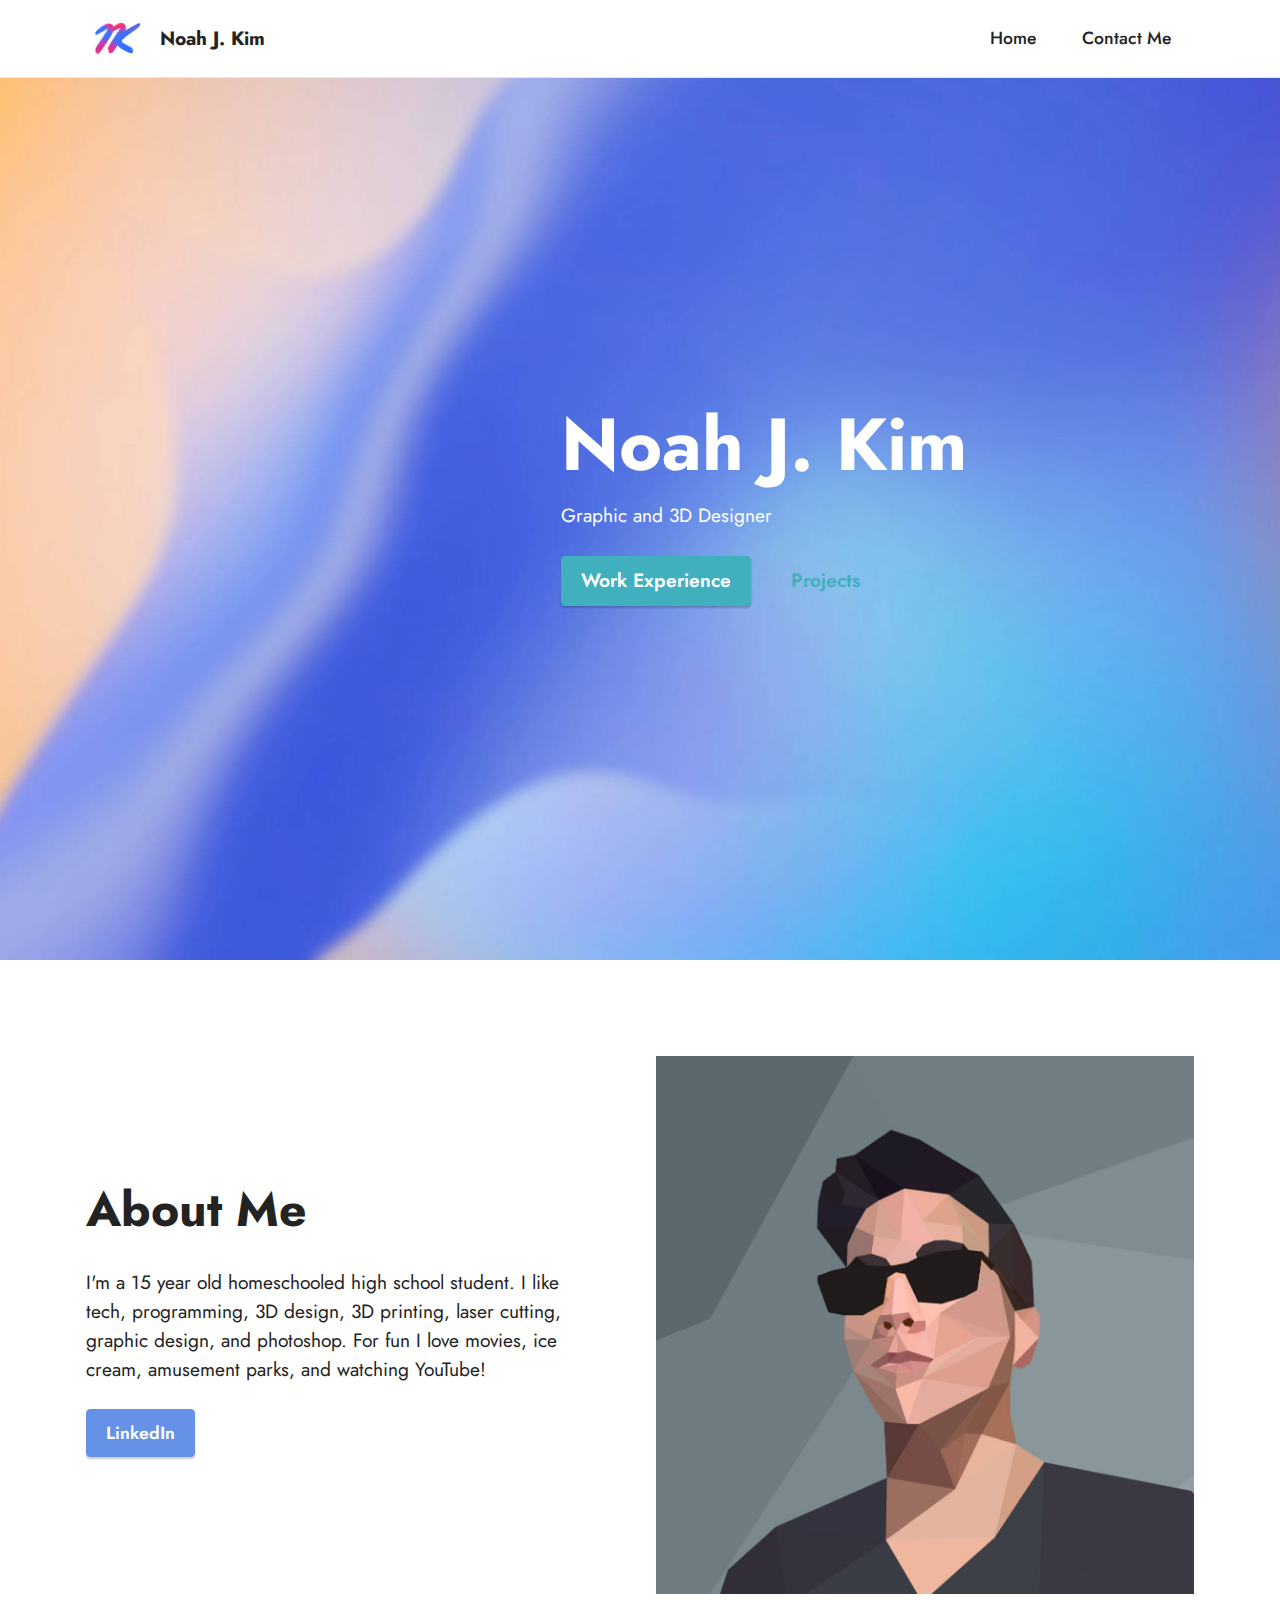
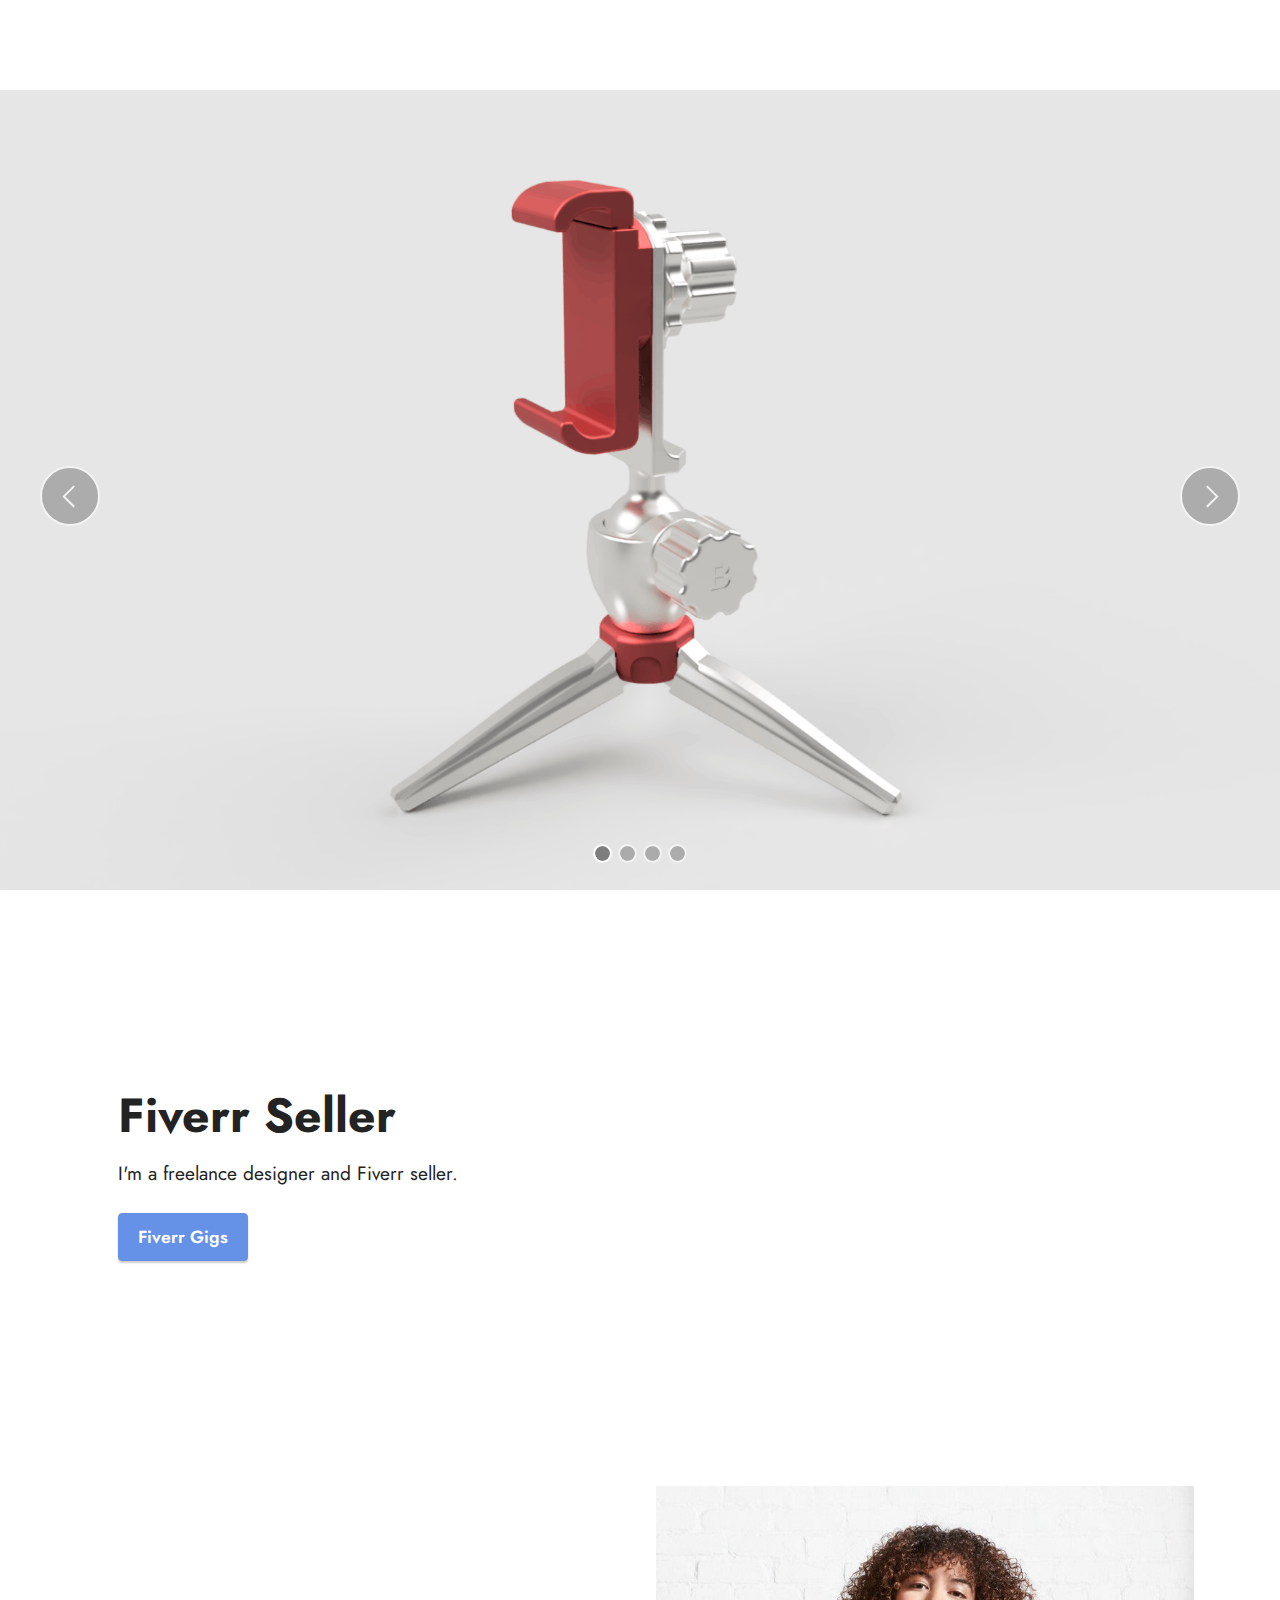
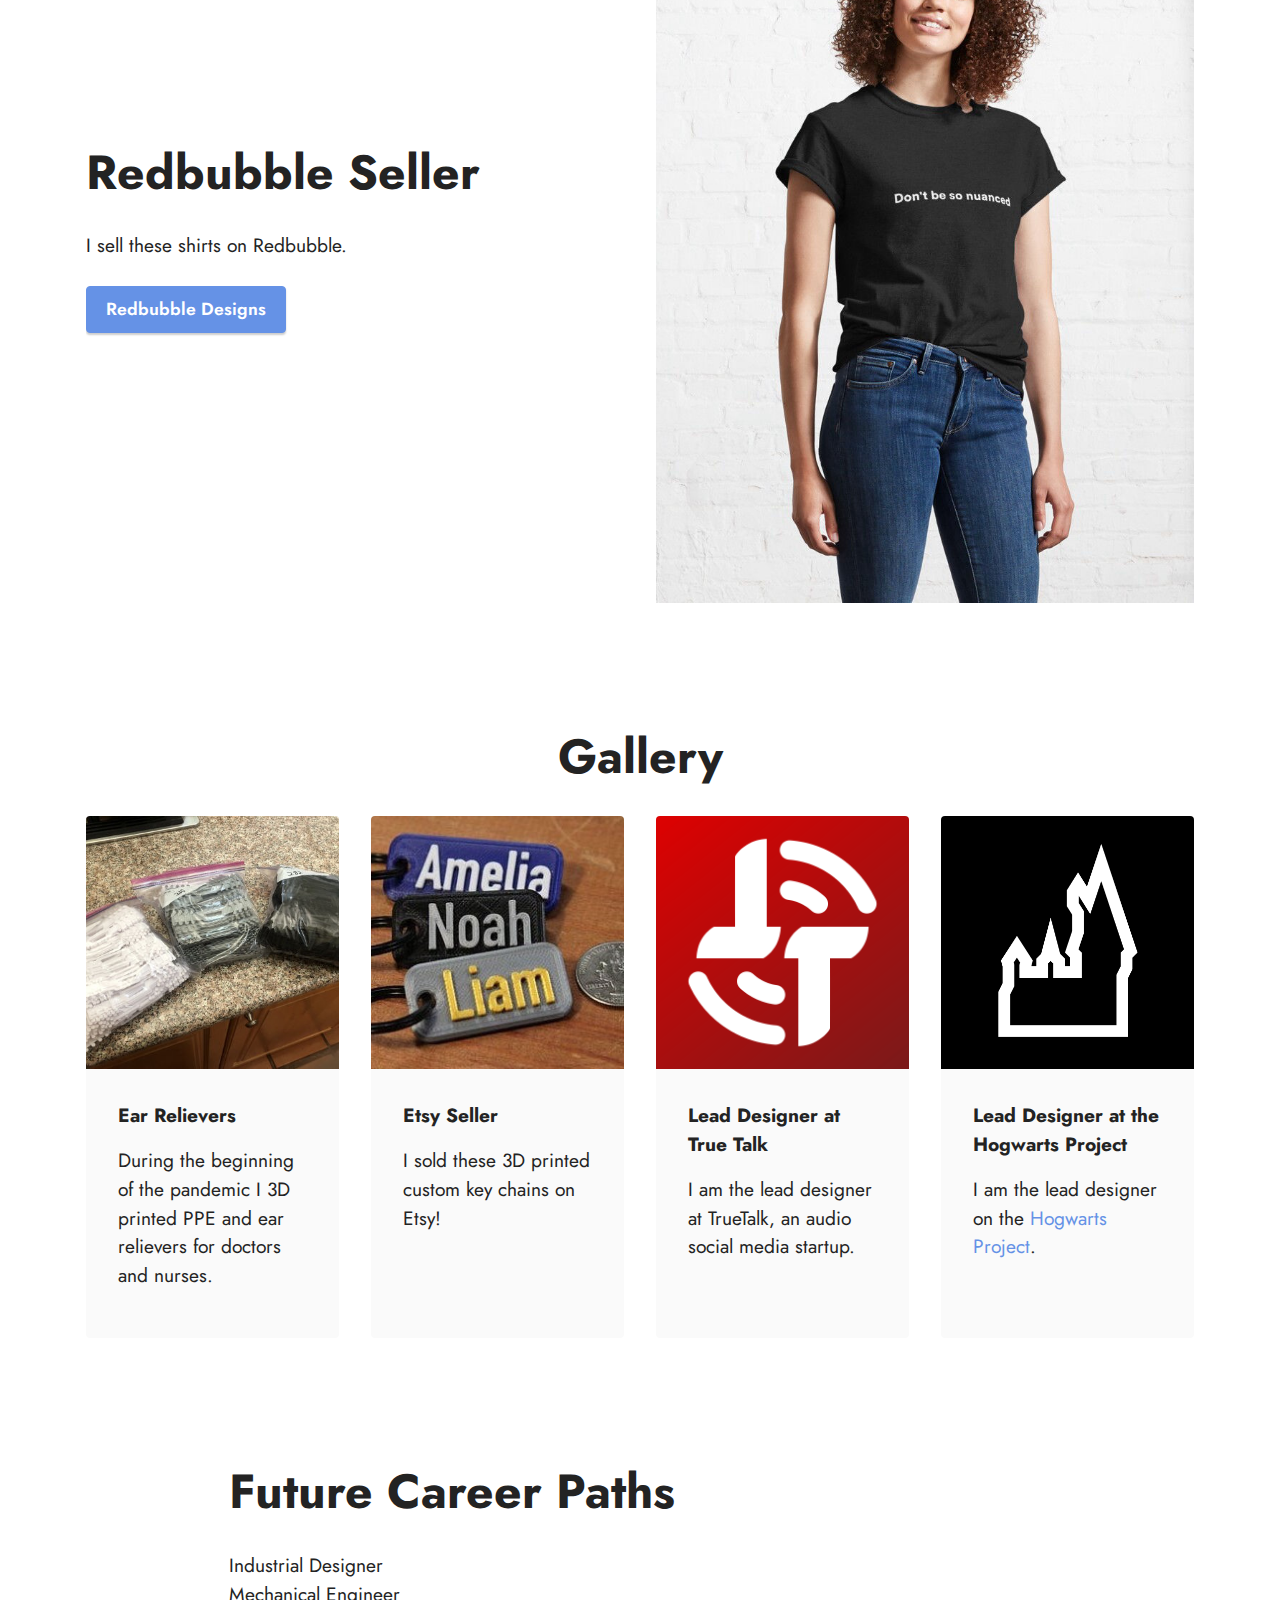
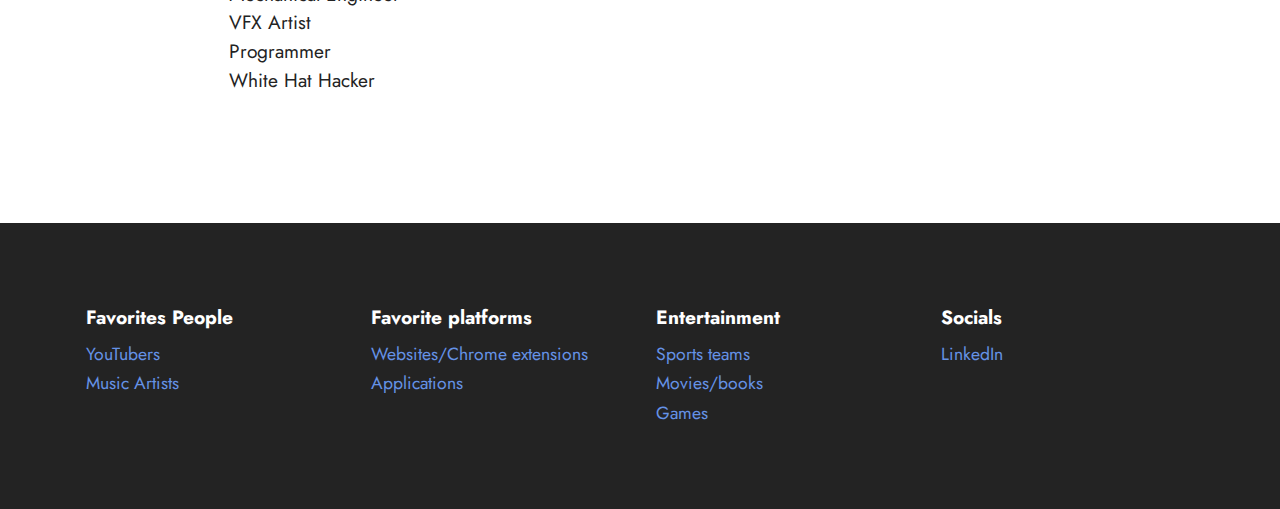
==== commit 523f810f: "add redbubble & interstellar" ====
--- a/index.html
+++ b/index.html
@@ -41,7 +41,7 @@
                         </a>
                     </span>
                     <span class="navbar-caption-wrap"><a class="navbar-caption text-black text-primary display-7"
-                            href="index.html#top">Noah J. Kim</a></span>
+                            href="index.html">Noah J. Kim</a></span>
                 </div>
                 <button class="navbar-toggler" type="button" data-toggle="collapse"
                     data-target="#navbarSupportedContent" aria-controls="navbarNavAltMarkup" aria-expanded="false"
@@ -121,12 +121,12 @@
 
     <section class="slider1 cid-somIkrhmdT" id="slider1-q">
 
-        <div class="carousel slide" id="sozz97V8Wz" data-interval="5000">
+        <div class="carousel slide" id="splGxS7mXE" data-interval="5000">
             <ol class="carousel-indicators">
-                <li data-slide-to="0" class="active" data-target="#sozz97V8Wz"></li>
-                <li data-slide-to="1" data-target="#sozz97V8Wz"></li>
-                <li data-slide-to="2" data-target="#sozz97V8Wz"></li>
-                <li data-slide-to="3" data-target="#sozz97V8Wz"></li>
+                <li data-slide-to="0" class="active" data-target="#splGxS7mXE"></li>
+                <li data-slide-to="1" data-target="#splGxS7mXE"></li>
+                <li data-slide-to="2" data-target="#splGxS7mXE"></li>
+                <li data-slide-to="3" data-target="#splGxS7mXE"></li>
             </ol>
             <div class="carousel-inner">
 
@@ -162,11 +162,11 @@
                     </div>
                 </div>
             </div>
-            <a class="carousel-control carousel-control-prev" role="button" data-slide="prev" href="#sozz97V8Wz">
+            <a class="carousel-control carousel-control-prev" role="button" data-slide="prev" href="#splGxS7mXE">
                 <span class="mobi-mbri mobi-mbri-arrow-prev" aria-hidden="true"></span>
                 <span class="sr-only">Previous</span>
             </a>
-            <a class="carousel-control carousel-control-next" role="button" data-slide="next" href="#sozz97V8Wz">
+            <a class="carousel-control carousel-control-next" role="button" data-slide="next" href="#splGxS7mXE">
                 <span class="mobi-mbri mobi-mbri-arrow-next" aria-hidden="true"></span>
                 <span class="sr-only">Next</span>
             </a>
@@ -188,12 +188,40 @@
                         <p class="mbr-text mb-3 mbr-fonts-style display-7">
                             I'm a freelance designer and Fiverr seller.</p>
                         <div class="mbr-section-btn"><a class="btn btn-primary display-4"
-                                href="https://www.fiverr.com/the3dsketch" target="_blank">Website</a></div>
+                                href="https://www.fiverr.com/the3dsketch" target="_blank">Fiverr Gigs</a></div>
                     </div>
                 </div>
                 <div class="mbr-figure col-12 col-md-7"><iframe class="mbr-embedded-video"
                         src="https://fiverr-res.cloudinary.com/video/upload/t_fiverr_hd/x1ujdgfc7slhkilcr1dq?loop=0&amp;autoplay=0"
                         width="1280" height="720" frameborder="0" allowfullscreen></iframe></div>
+            </div>
+        </div>
+    </section>
+
+    <section class="features18 cid-splBadcFUn" id="features19-3k">
+
+
+
+
+        <div class="container">
+            <div class="row justify-content-center">
+                <div class="card col-12 col-lg">
+                    <div class="card-wrapper">
+                        <h6 class="card-title mbr-fonts-style mb-4 display-2">
+                            <strong>Redbubble Seller</strong>
+                        </h6>
+                        <p class="mbr-text mbr-fonts-style display-7">
+                            I sell these shirts on Redbubble.</p>
+                        <div class="mbr-section-btn"><a class="btn btn-primary display-4"
+                                href="https://www.redbubble.com/people/designmadefresh/shop" target="_blank">Redbubble
+                                Designs</a></div>
+                    </div>
+                </div>
+                <div class="col-12 col-lg-6">
+                    <div class="image-wrapper">
+                        <img src="assets/images/dont-be-so-nuanced-t-shirts-750x1000.jpg" alt="Mobirise">
+                    </div>
+                </div>
             </div>
         </div>
     </section>
@@ -350,7 +378,7 @@
     </section>
     <section
         style="background-color: #fff; font-family: -apple-system, BlinkMacSystemFont, 'Segoe UI', 'Roboto', 'Helvetica Neue', Arial, sans-serif; color:#aaa; font-size:12px; padding: 0; align-items: center; display: flex;">
-        <a href="https://mobirise.site/e"></a>
+        <a href="https://mobirise.site/d"></a>
     </section>
     <script src="assets/web/assets/jquery/jquery.min.js"></script>
     <script src="assets/popper/popper.min.js"></script>
--- a/assets/mobirise/css/mbr-additional.css
+++ b/assets/mobirise/css/mbr-additional.css
@@ -3255,6 +3255,24 @@
   width: 100%;
   object-fit: cover;
 }
+.cid-splDKp6nDX {
+  padding-top: 0rem;
+  padding-bottom: 0rem;
+  background-color: #ffffff;
+}
+.cid-splDKp6nDX .image-wrapper {
+  width: 50px;
+  height: 50px;
+  border-radius: 50%;
+  margin-top: 5px;
+  margin-right: 1rem;
+  overflow: hidden;
+}
+.cid-splDKp6nDX .image-wrapper img {
+  height: 100%;
+  width: 100%;
+  object-fit: cover;
+}
 .cid-sotFpYslkM {
   padding-top: 0rem;
   padding-bottom: 0rem;
@@ -4173,6 +4191,24 @@
   width: 100%;
   object-fit: cover;
 }
+.cid-soFWN7R46S {
+  padding-top: 0rem;
+  padding-bottom: 0rem;
+  background-color: #ffffff;
+}
+.cid-soFWN7R46S .image-wrapper {
+  width: 50px;
+  height: 50px;
+  border-radius: 50%;
+  margin-top: 5px;
+  margin-right: 1rem;
+  overflow: hidden;
+}
+.cid-soFWN7R46S .image-wrapper img {
+  height: 100%;
+  width: 100%;
+  object-fit: cover;
+}
 .cid-somNHr4xEt {
   padding-top: 5rem;
   padding-bottom: 0rem;
@@ -5112,7 +5148,7 @@
   color: #ffffff;
 }
 .cid-somIDscSra {
-  padding-top: 6rem;
+  padding-top: 7rem;
   padding-bottom: 6rem;
   background-color: #ffffff;
 }
@@ -5138,6 +5174,34 @@
 }
 .cid-somIDscSra .mbr-figure iframe {
   width: 100%;
+}
+.cid-splBadcFUn {
+  padding-top: 2rem;
+  padding-bottom: 2rem;
+  background-color: #ffffff;
+}
+.cid-splBadcFUn .row {
+  align-items: center;
+}
+@media (max-width: 991px) {
+  .cid-splBadcFUn .row {
+    flex-direction: column-reverse;
+  }
+  .cid-splBadcFUn .image-wrapper {
+    margin-bottom: 2rem;
+  }
+  .cid-splBadcFUn .card-wrapper {
+    padding: 0 1rem;
+  }
+}
+@media (min-width: 992px) {
+  .cid-splBadcFUn .card-wrapper {
+    padding-right: 2rem;
+  }
+}
+.cid-splBadcFUn .image-wrapper img {
+  width: 100%;
+  object-fit: cover;
 }
 .cid-soph4vmft2 {
   padding-top: 6rem;
--- a/assets/mobirise/css/mbr-additional.css
+++ b/assets/mobirise/css/mbr-additional.css
@@ -3255,6 +3255,24 @@
   width: 100%;
   object-fit: cover;
 }
+.cid-splDKp6nDX {
+  padding-top: 0rem;
+  padding-bottom: 0rem;
+  background-color: #ffffff;
+}
+.cid-splDKp6nDX .image-wrapper {
+  width: 50px;
+  height: 50px;
+  border-radius: 50%;
+  margin-top: 5px;
+  margin-right: 1rem;
+  overflow: hidden;
+}
+.cid-splDKp6nDX .image-wrapper img {
+  height: 100%;
+  width: 100%;
+  object-fit: cover;
+}
 .cid-sotFpYslkM {
   padding-top: 0rem;
   padding-bottom: 0rem;
@@ -4173,6 +4191,24 @@
   width: 100%;
   object-fit: cover;
 }
+.cid-soFWN7R46S {
+  padding-top: 0rem;
+  padding-bottom: 0rem;
+  background-color: #ffffff;
+}
+.cid-soFWN7R46S .image-wrapper {
+  width: 50px;
+  height: 50px;
+  border-radius: 50%;
+  margin-top: 5px;
+  margin-right: 1rem;
+  overflow: hidden;
+}
+.cid-soFWN7R46S .image-wrapper img {
+  height: 100%;
+  width: 100%;
+  object-fit: cover;
+}
 .cid-somNHr4xEt {
   padding-top: 5rem;
   padding-bottom: 0rem;
@@ -5112,7 +5148,7 @@
   color: #ffffff;
 }
 .cid-somIDscSra {
-  padding-top: 6rem;
+  padding-top: 7rem;
   padding-bottom: 6rem;
   background-color: #ffffff;
 }
@@ -5138,6 +5174,34 @@
 }
 .cid-somIDscSra .mbr-figure iframe {
   width: 100%;
+}
+.cid-splBadcFUn {
+  padding-top: 2rem;
+  padding-bottom: 2rem;
+  background-color: #ffffff;
+}
+.cid-splBadcFUn .row {
+  align-items: center;
+}
+@media (max-width: 991px) {
+  .cid-splBadcFUn .row {
+    flex-direction: column-reverse;
+  }
+  .cid-splBadcFUn .image-wrapper {
+    margin-bottom: 2rem;
+  }
+  .cid-splBadcFUn .card-wrapper {
+    padding: 0 1rem;
+  }
+}
+@media (min-width: 992px) {
+  .cid-splBadcFUn .card-wrapper {
+    padding-right: 2rem;
+  }
+}
+.cid-splBadcFUn .image-wrapper img {
+  width: 100%;
+  object-fit: cover;
 }
 .cid-soph4vmft2 {
   padding-top: 6rem;
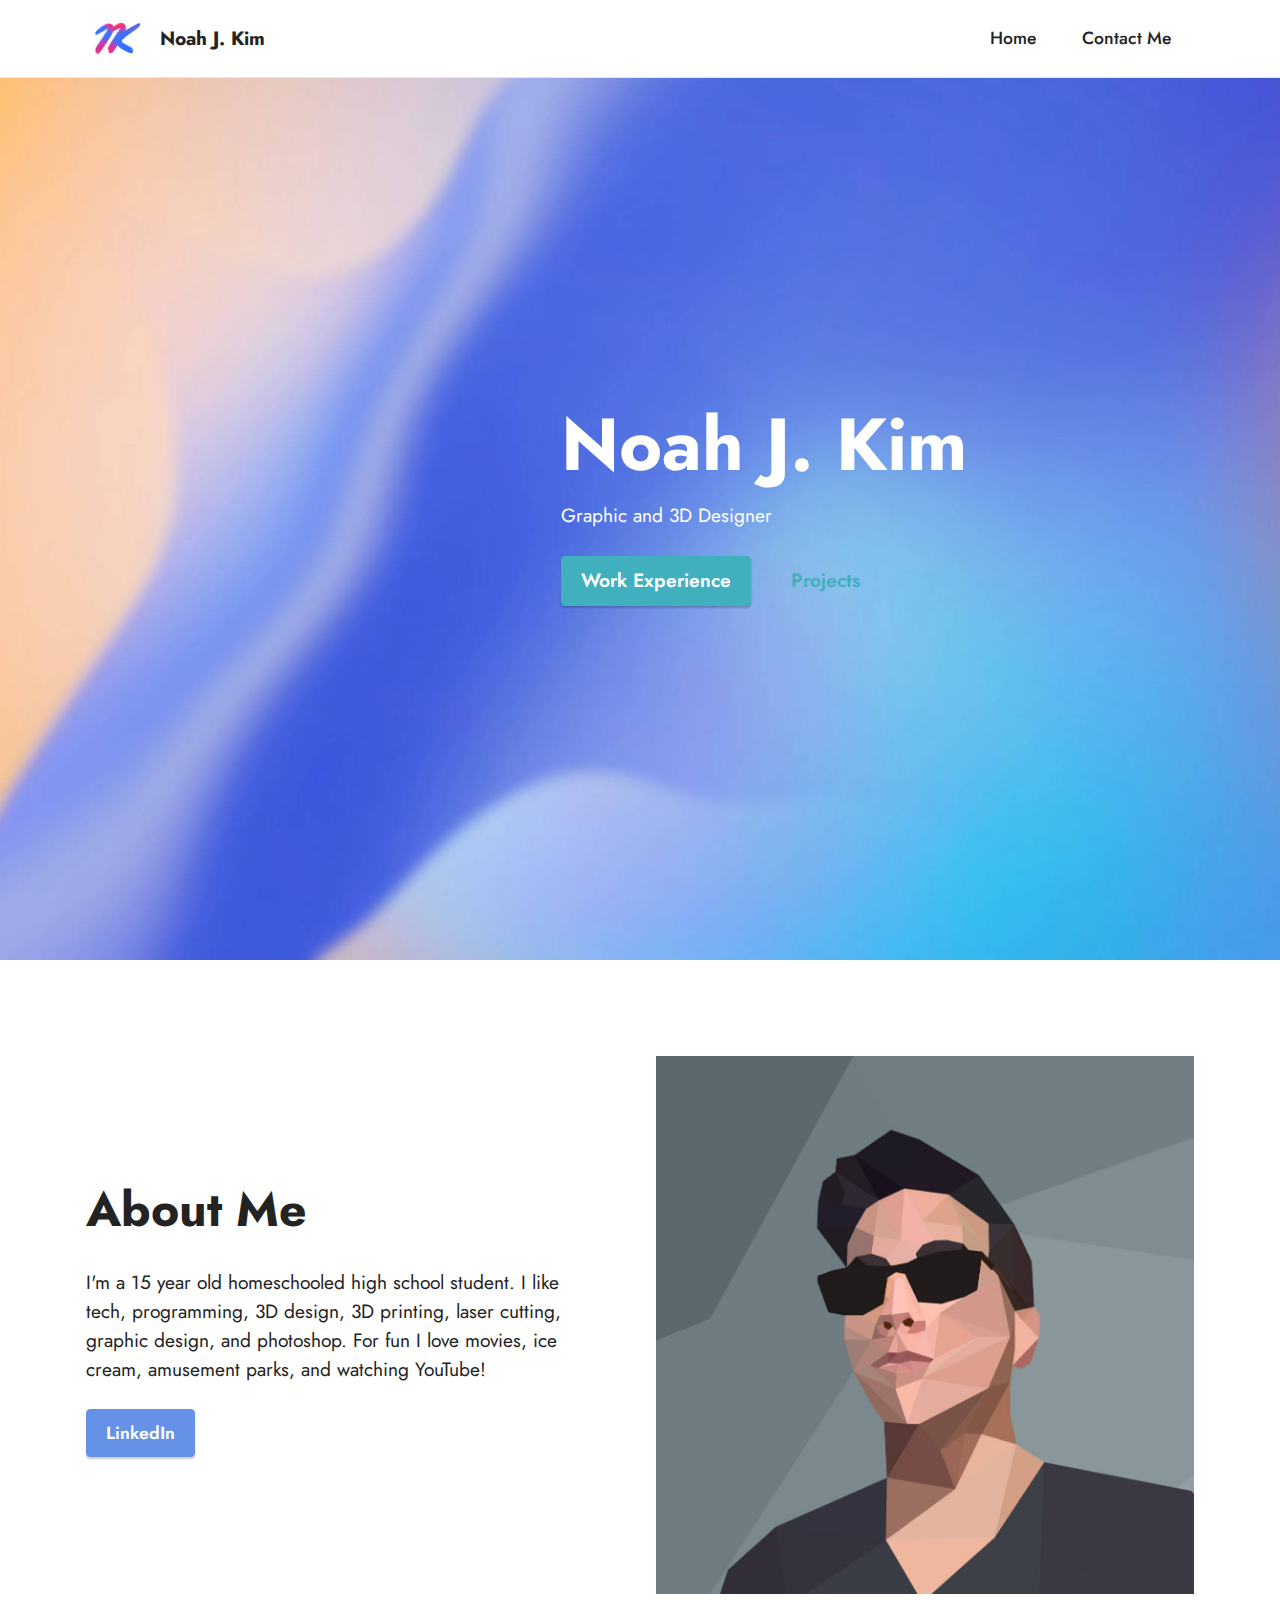
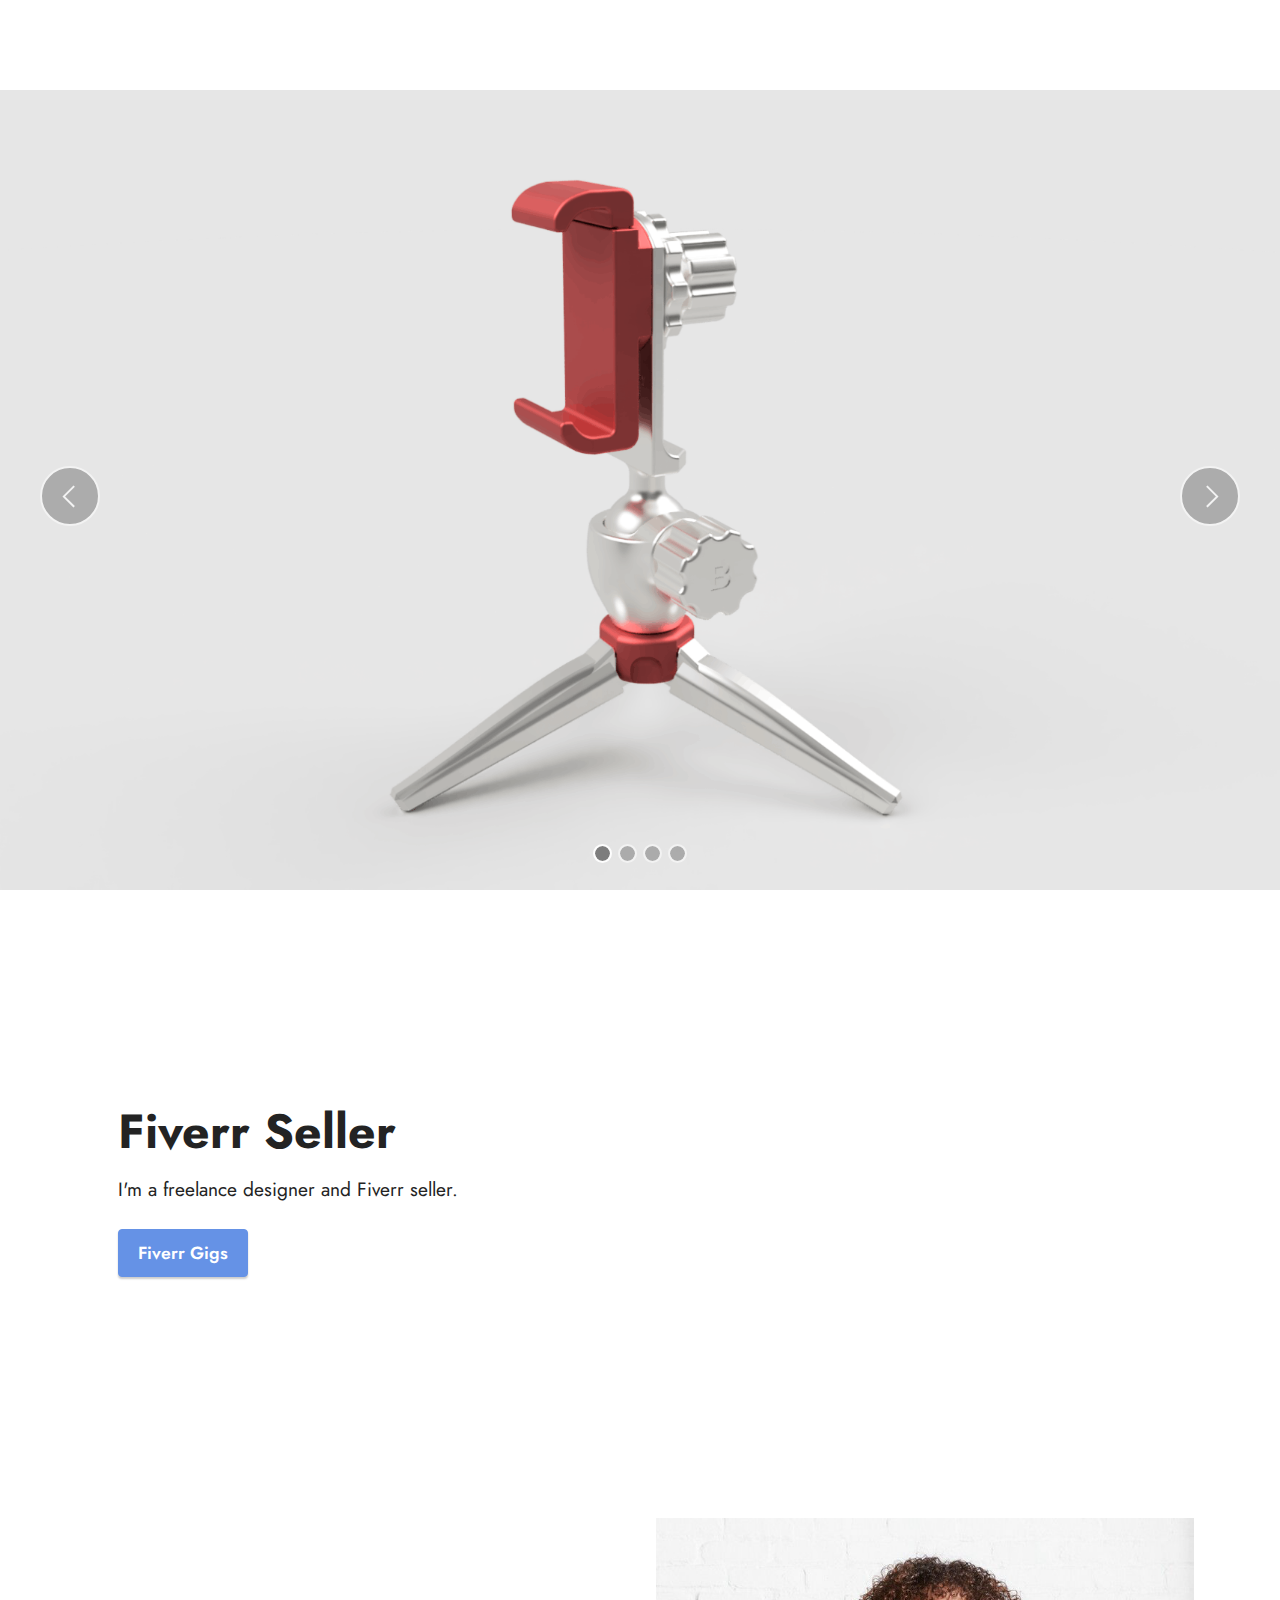
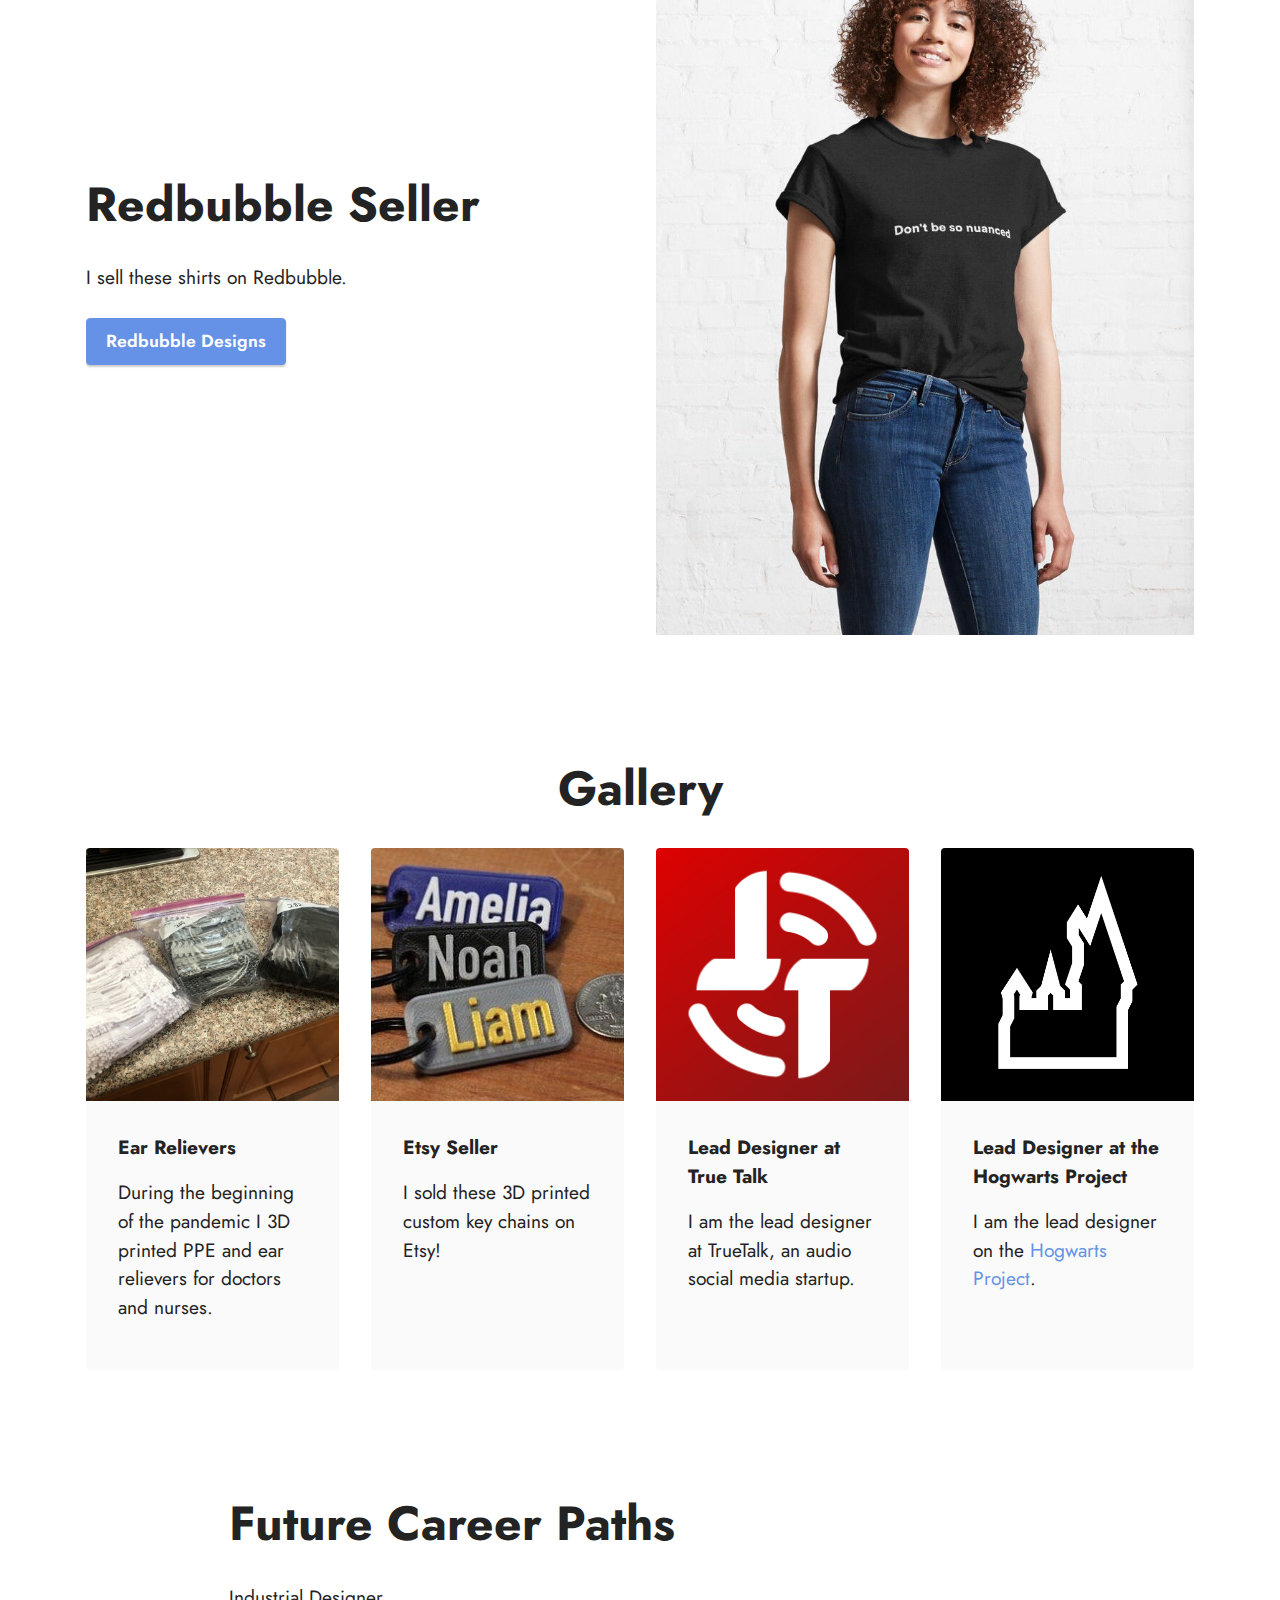
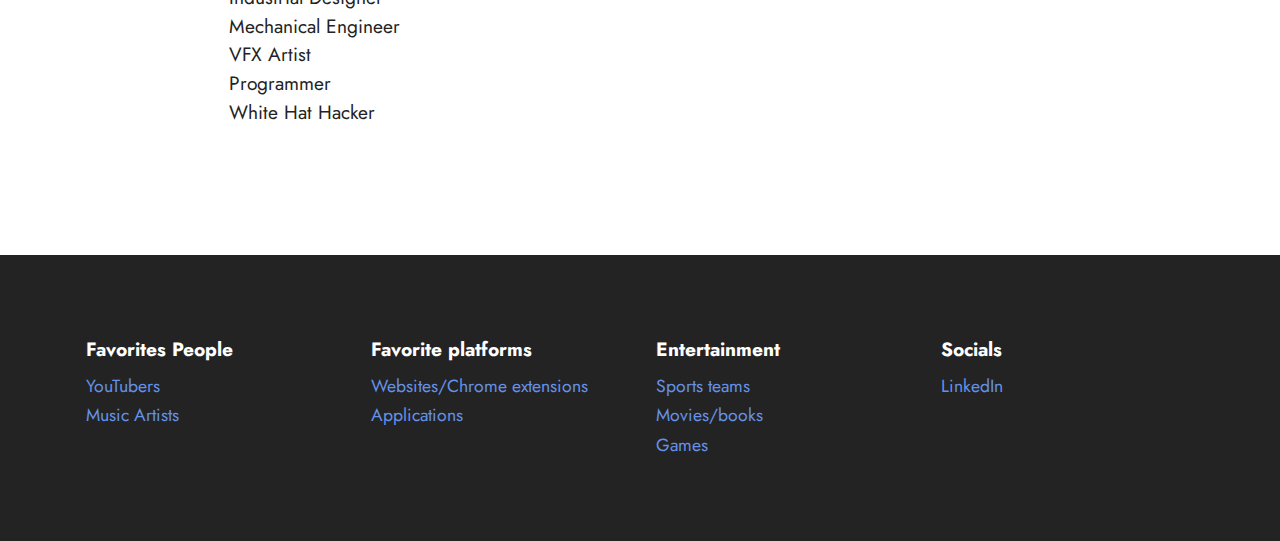
==== commit 71a6c476: "spacing fix" ====
--- a/index.html
+++ b/index.html
@@ -121,12 +121,12 @@
 
     <section class="slider1 cid-somIkrhmdT" id="slider1-q">
 
-        <div class="carousel slide" id="splGxS7mXE" data-interval="5000">
+        <div class="carousel slide" id="splHAteUFh" data-interval="5000">
             <ol class="carousel-indicators">
-                <li data-slide-to="0" class="active" data-target="#splGxS7mXE"></li>
-                <li data-slide-to="1" data-target="#splGxS7mXE"></li>
-                <li data-slide-to="2" data-target="#splGxS7mXE"></li>
-                <li data-slide-to="3" data-target="#splGxS7mXE"></li>
+                <li data-slide-to="0" class="active" data-target="#splHAteUFh"></li>
+                <li data-slide-to="1" data-target="#splHAteUFh"></li>
+                <li data-slide-to="2" data-target="#splHAteUFh"></li>
+                <li data-slide-to="3" data-target="#splHAteUFh"></li>
             </ol>
             <div class="carousel-inner">
 
@@ -162,11 +162,11 @@
                     </div>
                 </div>
             </div>
-            <a class="carousel-control carousel-control-prev" role="button" data-slide="prev" href="#splGxS7mXE">
+            <a class="carousel-control carousel-control-prev" role="button" data-slide="prev" href="#splHAteUFh">
                 <span class="mobi-mbri mobi-mbri-arrow-prev" aria-hidden="true"></span>
                 <span class="sr-only">Previous</span>
             </a>
-            <a class="carousel-control carousel-control-next" role="button" data-slide="next" href="#splGxS7mXE">
+            <a class="carousel-control carousel-control-next" role="button" data-slide="next" href="#splHAteUFh">
                 <span class="mobi-mbri mobi-mbri-arrow-next" aria-hidden="true"></span>
                 <span class="sr-only">Next</span>
             </a>
@@ -378,7 +378,7 @@
     </section>
     <section
         style="background-color: #fff; font-family: -apple-system, BlinkMacSystemFont, 'Segoe UI', 'Roboto', 'Helvetica Neue', Arial, sans-serif; color:#aaa; font-size:12px; padding: 0; align-items: center; display: flex;">
-        <a href="https://mobirise.site/d"></a>
+        <a href="https://mobirise.site/l"></a>
     </section>
     <script src="assets/web/assets/jquery/jquery.min.js"></script>
     <script src="assets/popper/popper.min.js"></script>
--- a/assets/mobirise/css/mbr-additional.css
+++ b/assets/mobirise/css/mbr-additional.css
@@ -5148,7 +5148,7 @@
   color: #ffffff;
 }
 .cid-somIDscSra {
-  padding-top: 7rem;
+  padding-top: 8rem;
   padding-bottom: 6rem;
   background-color: #ffffff;
 }
@@ -5176,7 +5176,7 @@
   width: 100%;
 }
 .cid-splBadcFUn {
-  padding-top: 2rem;
+  padding-top: 3rem;
   padding-bottom: 2rem;
   background-color: #ffffff;
 }
--- a/assets/mobirise/css/mbr-additional.css
+++ b/assets/mobirise/css/mbr-additional.css
@@ -5148,7 +5148,7 @@
   color: #ffffff;
 }
 .cid-somIDscSra {
-  padding-top: 7rem;
+  padding-top: 8rem;
   padding-bottom: 6rem;
   background-color: #ffffff;
 }
@@ -5176,7 +5176,7 @@
   width: 100%;
 }
 .cid-splBadcFUn {
-  padding-top: 2rem;
+  padding-top: 3rem;
   padding-bottom: 2rem;
   background-color: #ffffff;
 }
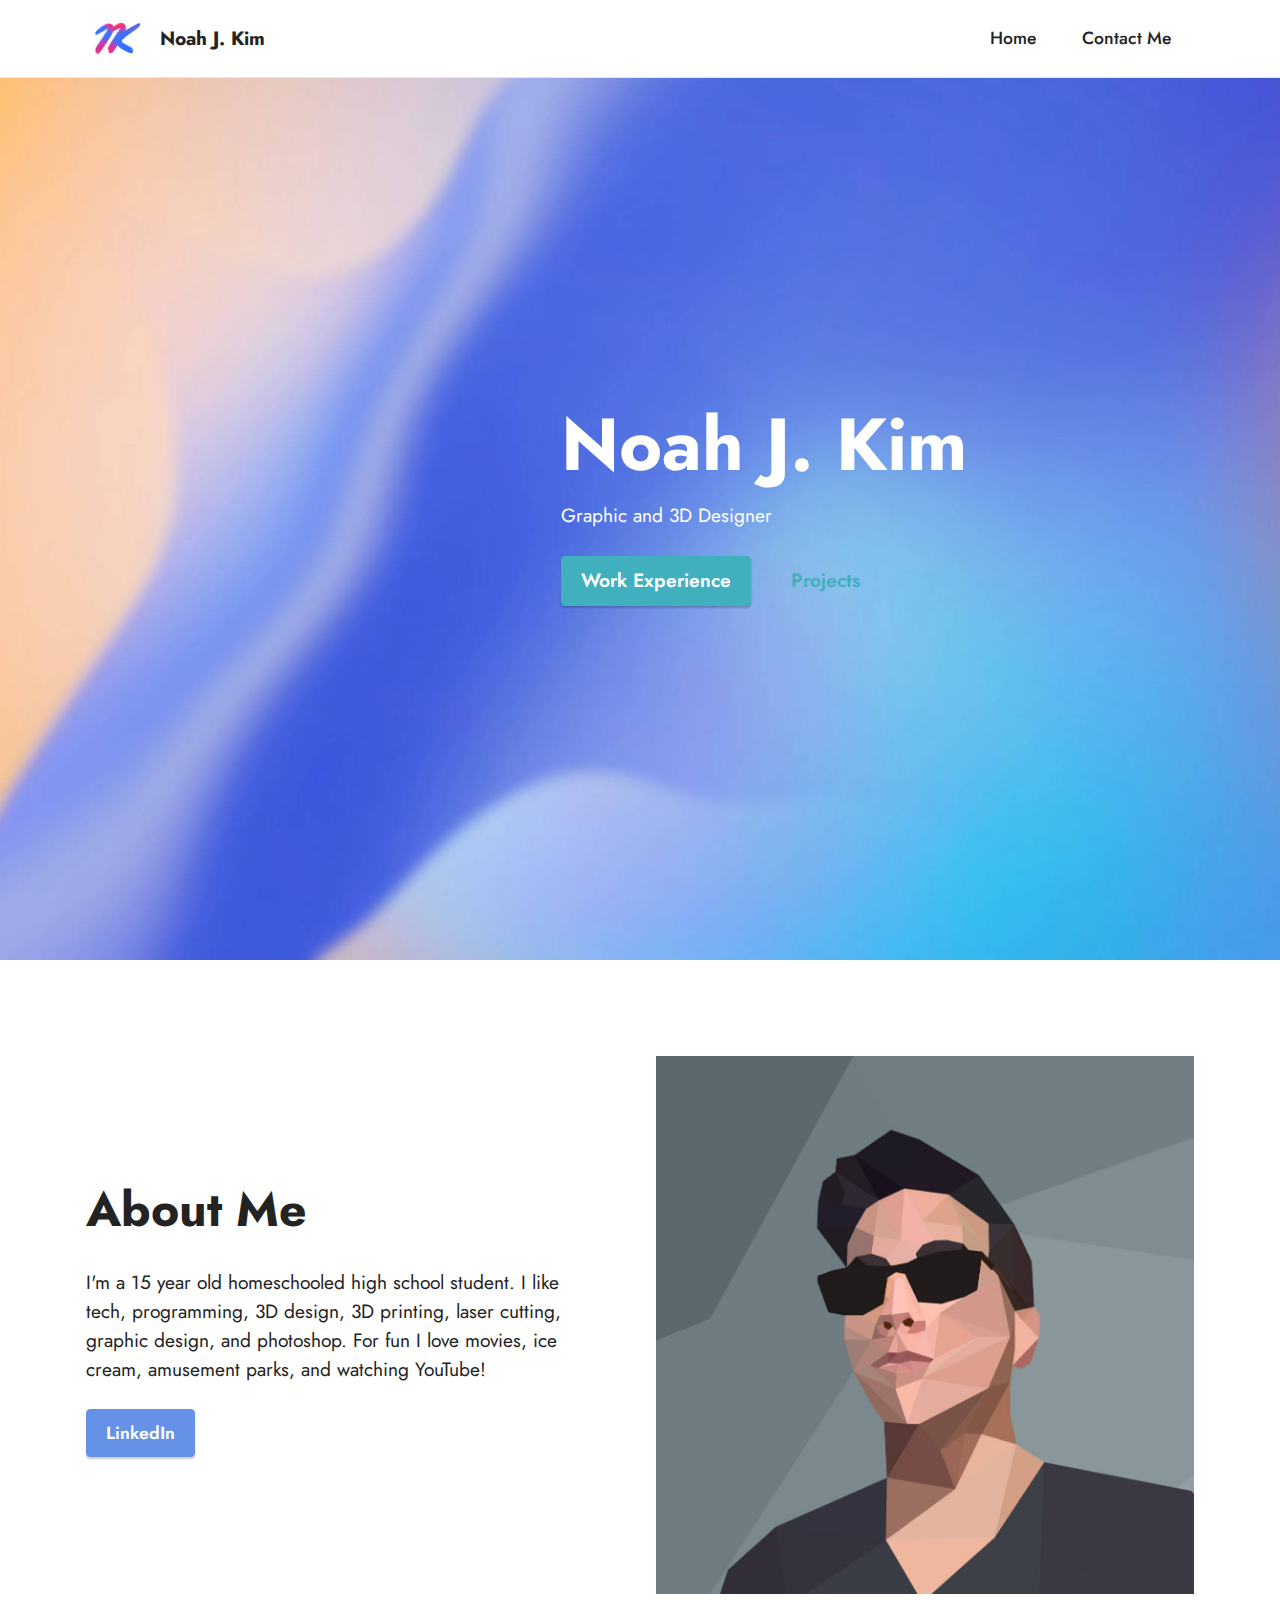
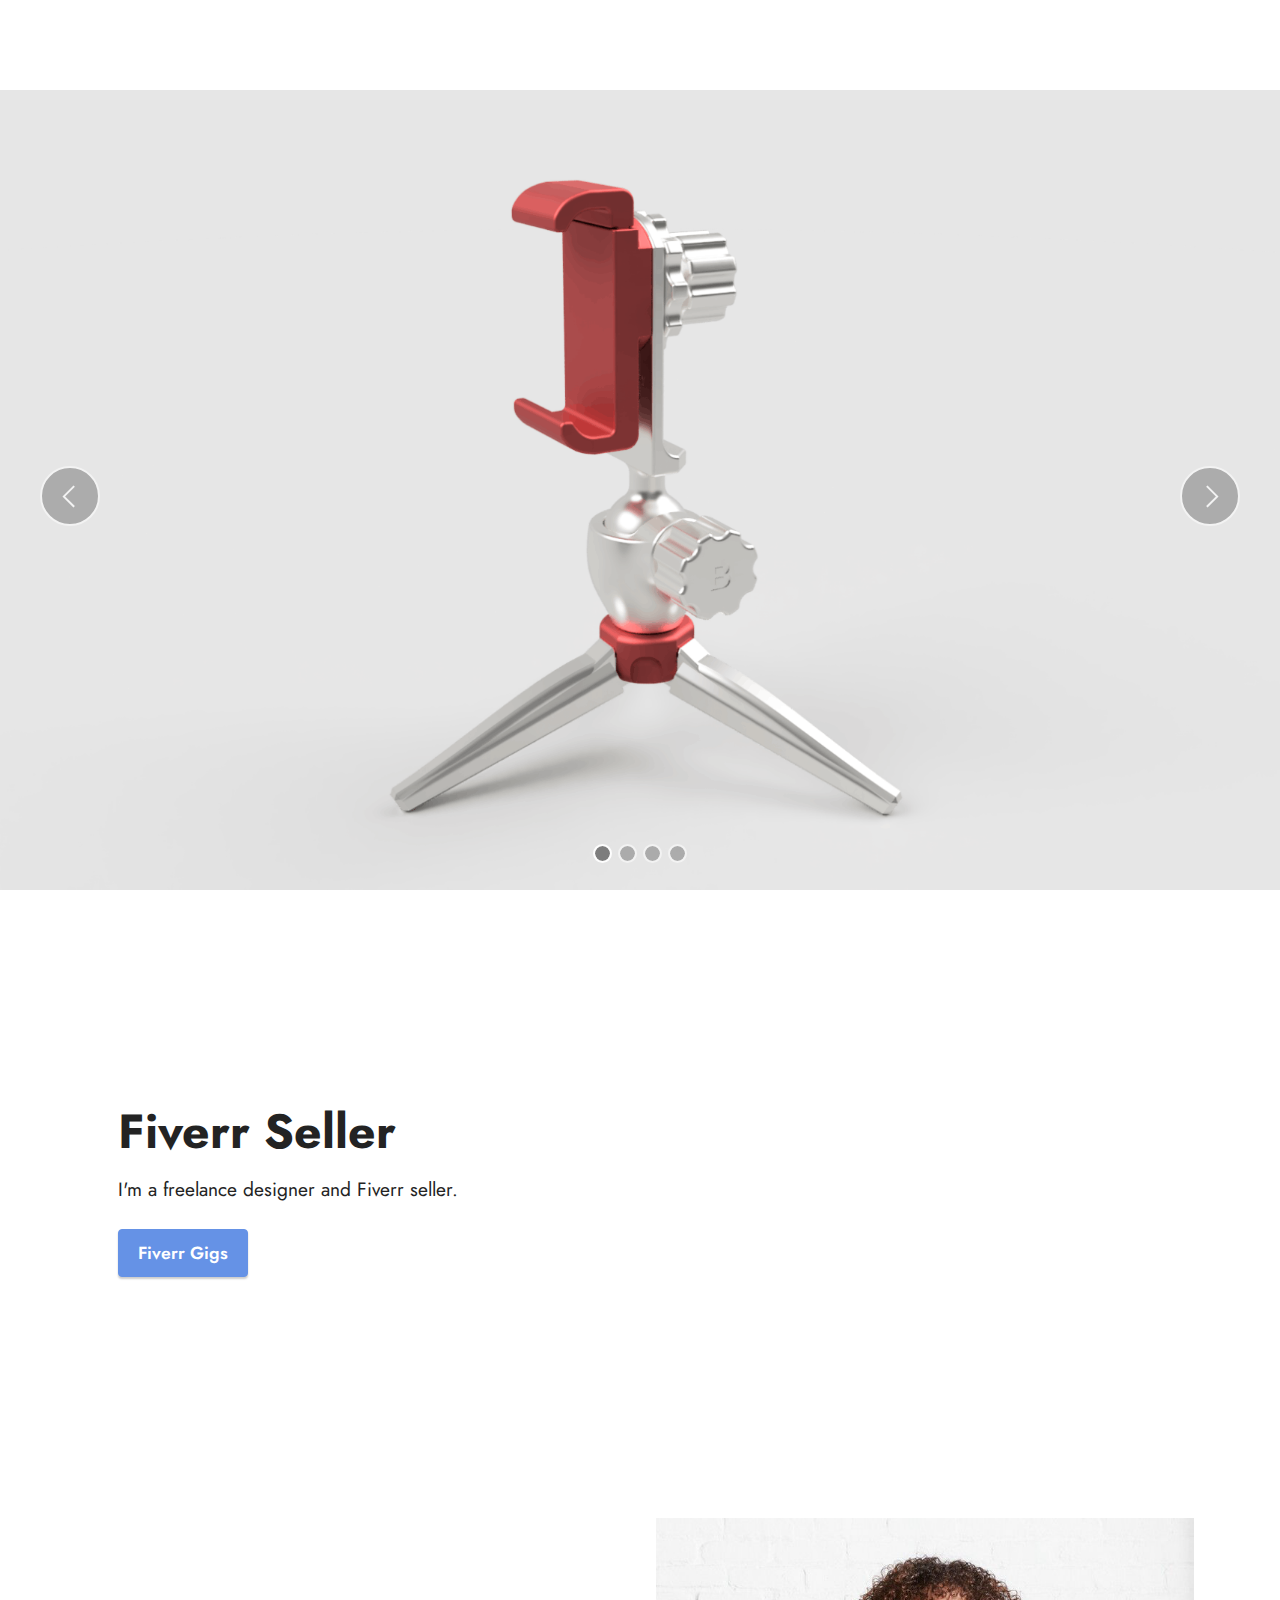
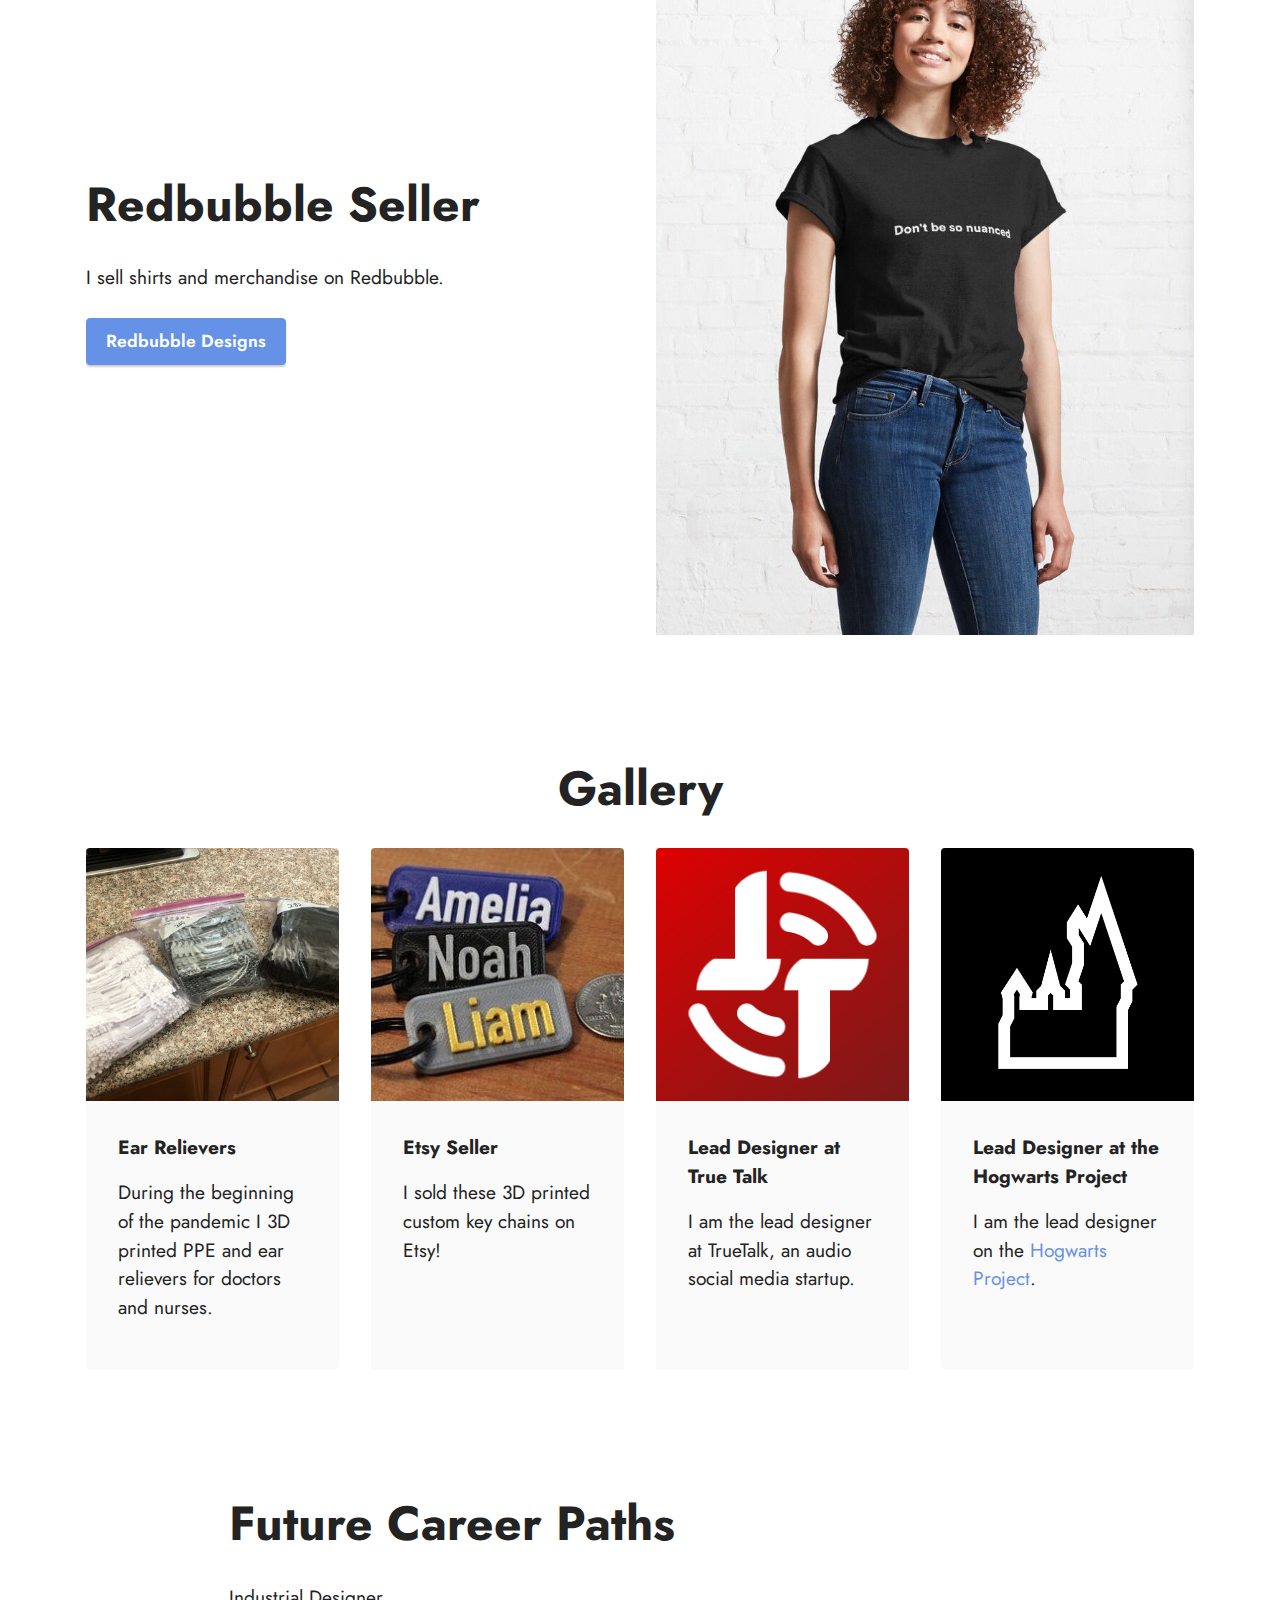
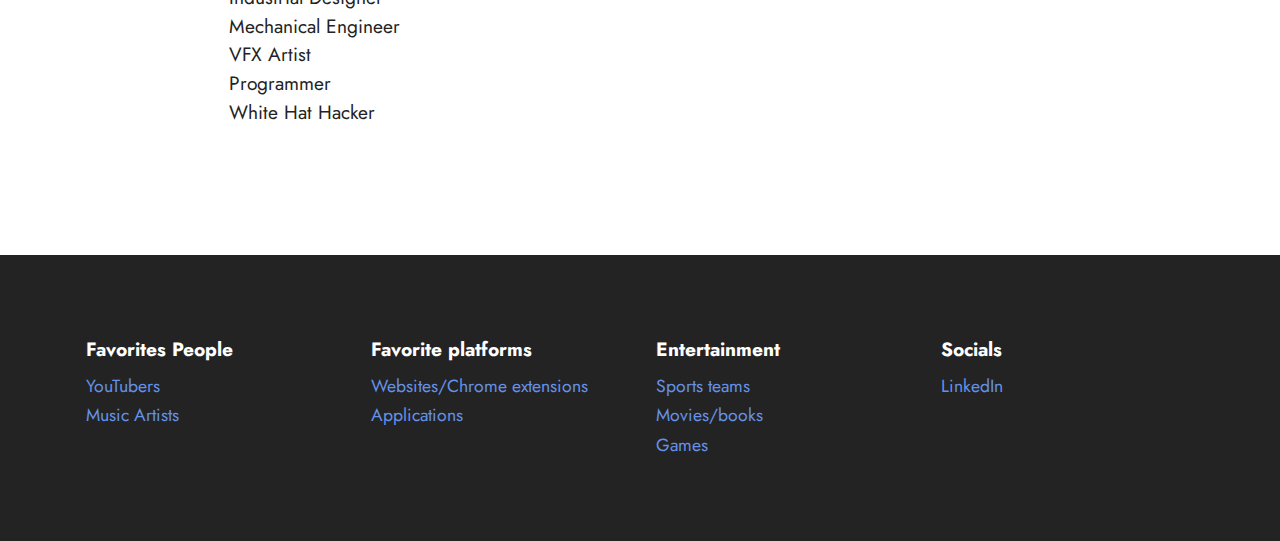
==== commit cedb1a00: "new t-shirt image" ====
--- a/index.html
+++ b/index.html
@@ -121,12 +121,12 @@
 
     <section class="slider1 cid-somIkrhmdT" id="slider1-q">
 
-        <div class="carousel slide" id="splHAteUFh" data-interval="5000">
+        <div class="carousel slide" id="spTJ3an0ud" data-interval="5000">
             <ol class="carousel-indicators">
-                <li data-slide-to="0" class="active" data-target="#splHAteUFh"></li>
-                <li data-slide-to="1" data-target="#splHAteUFh"></li>
-                <li data-slide-to="2" data-target="#splHAteUFh"></li>
-                <li data-slide-to="3" data-target="#splHAteUFh"></li>
+                <li data-slide-to="0" class="active" data-target="#spTJ3an0ud"></li>
+                <li data-slide-to="1" data-target="#spTJ3an0ud"></li>
+                <li data-slide-to="2" data-target="#spTJ3an0ud"></li>
+                <li data-slide-to="3" data-target="#spTJ3an0ud"></li>
             </ol>
             <div class="carousel-inner">
 
@@ -155,18 +155,18 @@
                 </div>
                 <div class="carousel-item slider-image item">
                     <div class="item-wrapper">
-                        <img class="d-block w-100" src="assets/images/noelles-doodle-on-t-shirt-1.0-1536x1604.jpeg"
+                        <img class="d-block w-100" src="assets/images/redbubble-t-shirt-design-1000x999.jpg"
                             data-slide-to="1">
 
 
                     </div>
                 </div>
             </div>
-            <a class="carousel-control carousel-control-prev" role="button" data-slide="prev" href="#splHAteUFh">
+            <a class="carousel-control carousel-control-prev" role="button" data-slide="prev" href="#spTJ3an0ud">
                 <span class="mobi-mbri mobi-mbri-arrow-prev" aria-hidden="true"></span>
                 <span class="sr-only">Previous</span>
             </a>
-            <a class="carousel-control carousel-control-next" role="button" data-slide="next" href="#splHAteUFh">
+            <a class="carousel-control carousel-control-next" role="button" data-slide="next" href="#spTJ3an0ud">
                 <span class="mobi-mbri mobi-mbri-arrow-next" aria-hidden="true"></span>
                 <span class="sr-only">Next</span>
             </a>
@@ -211,7 +211,7 @@
                             <strong>Redbubble Seller</strong>
                         </h6>
                         <p class="mbr-text mbr-fonts-style display-7">
-                            I sell these shirts on Redbubble.</p>
+                            I sell shirts and&nbsp;merchandise on Redbubble.</p>
                         <div class="mbr-section-btn"><a class="btn btn-primary display-4"
                                 href="https://www.redbubble.com/people/designmadefresh/shop" target="_blank">Redbubble
                                 Designs</a></div>
@@ -378,7 +378,7 @@
     </section>
     <section
         style="background-color: #fff; font-family: -apple-system, BlinkMacSystemFont, 'Segoe UI', 'Roboto', 'Helvetica Neue', Arial, sans-serif; color:#aaa; font-size:12px; padding: 0; align-items: center; display: flex;">
-        <a href="https://mobirise.site/l"></a>
+        <a href="https://mobirise.site/c"></a>
     </section>
     <script src="assets/web/assets/jquery/jquery.min.js"></script>
     <script src="assets/popper/popper.min.js"></script>
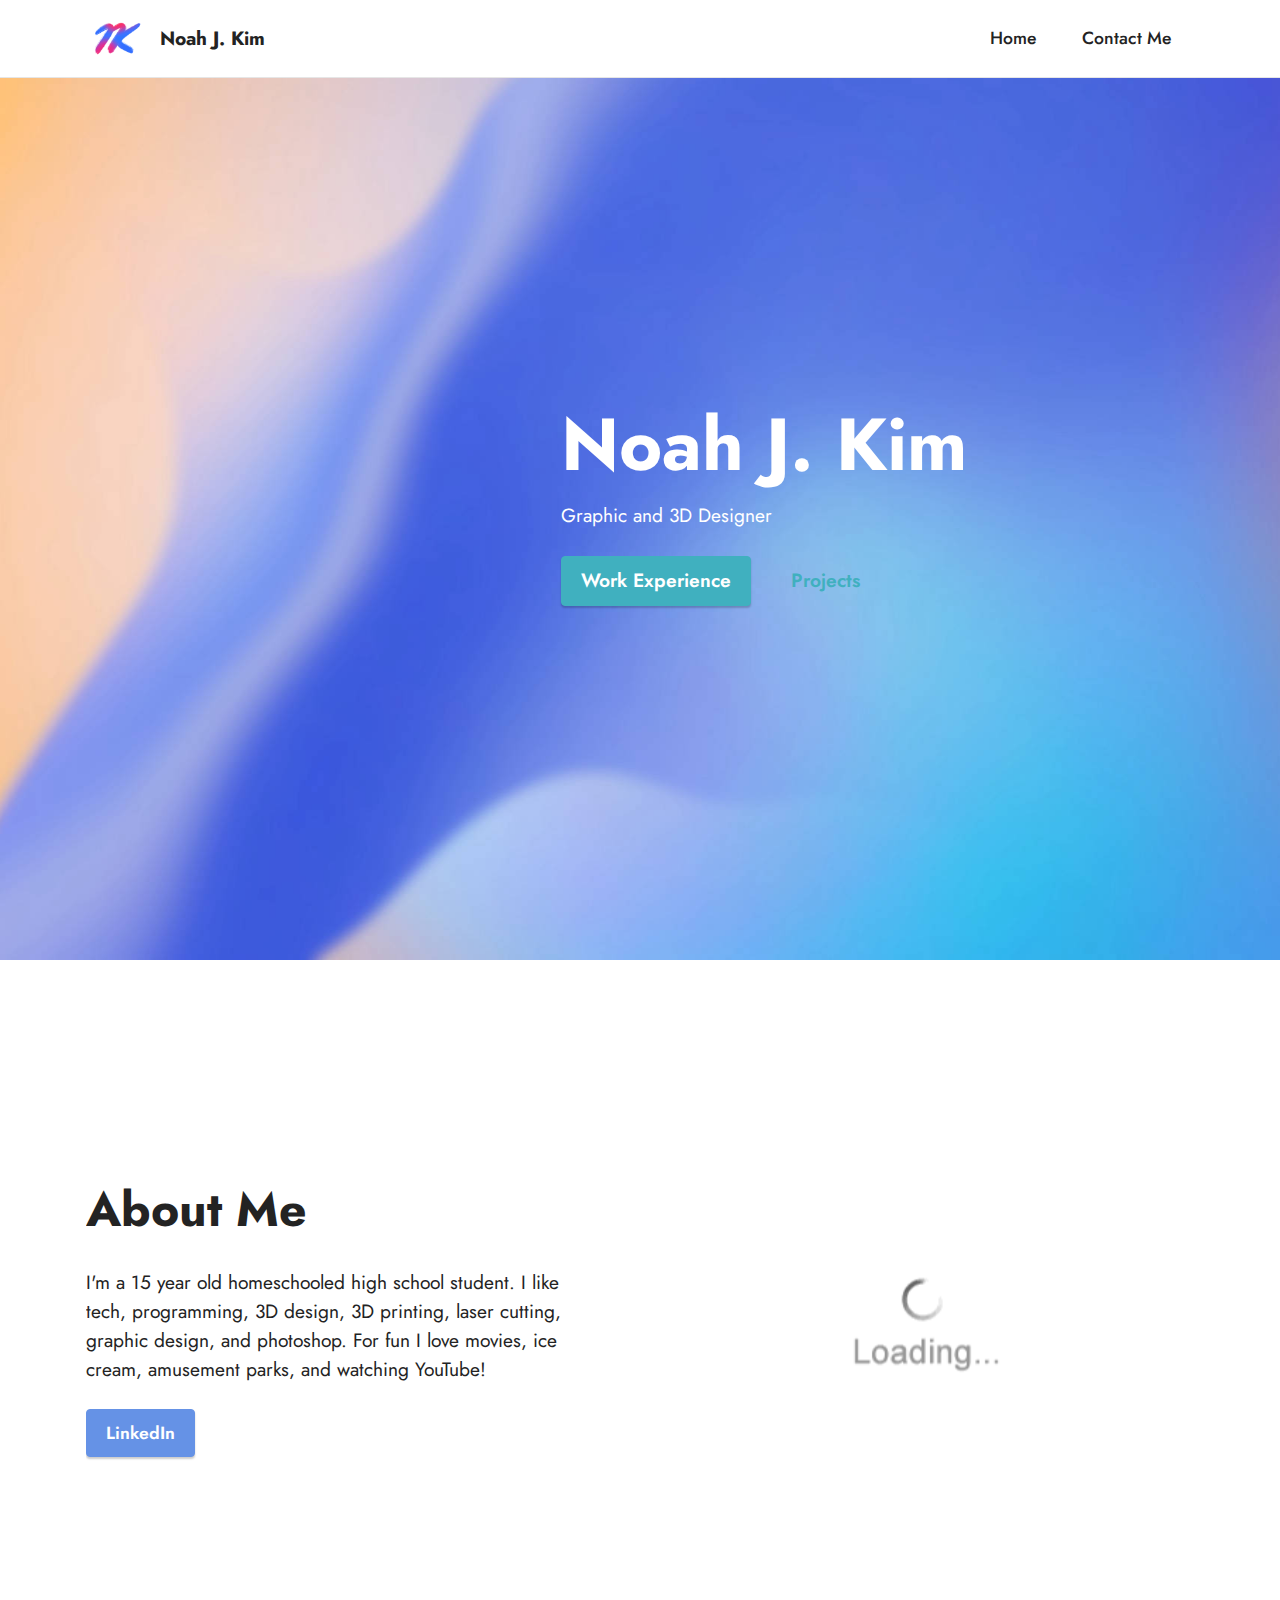
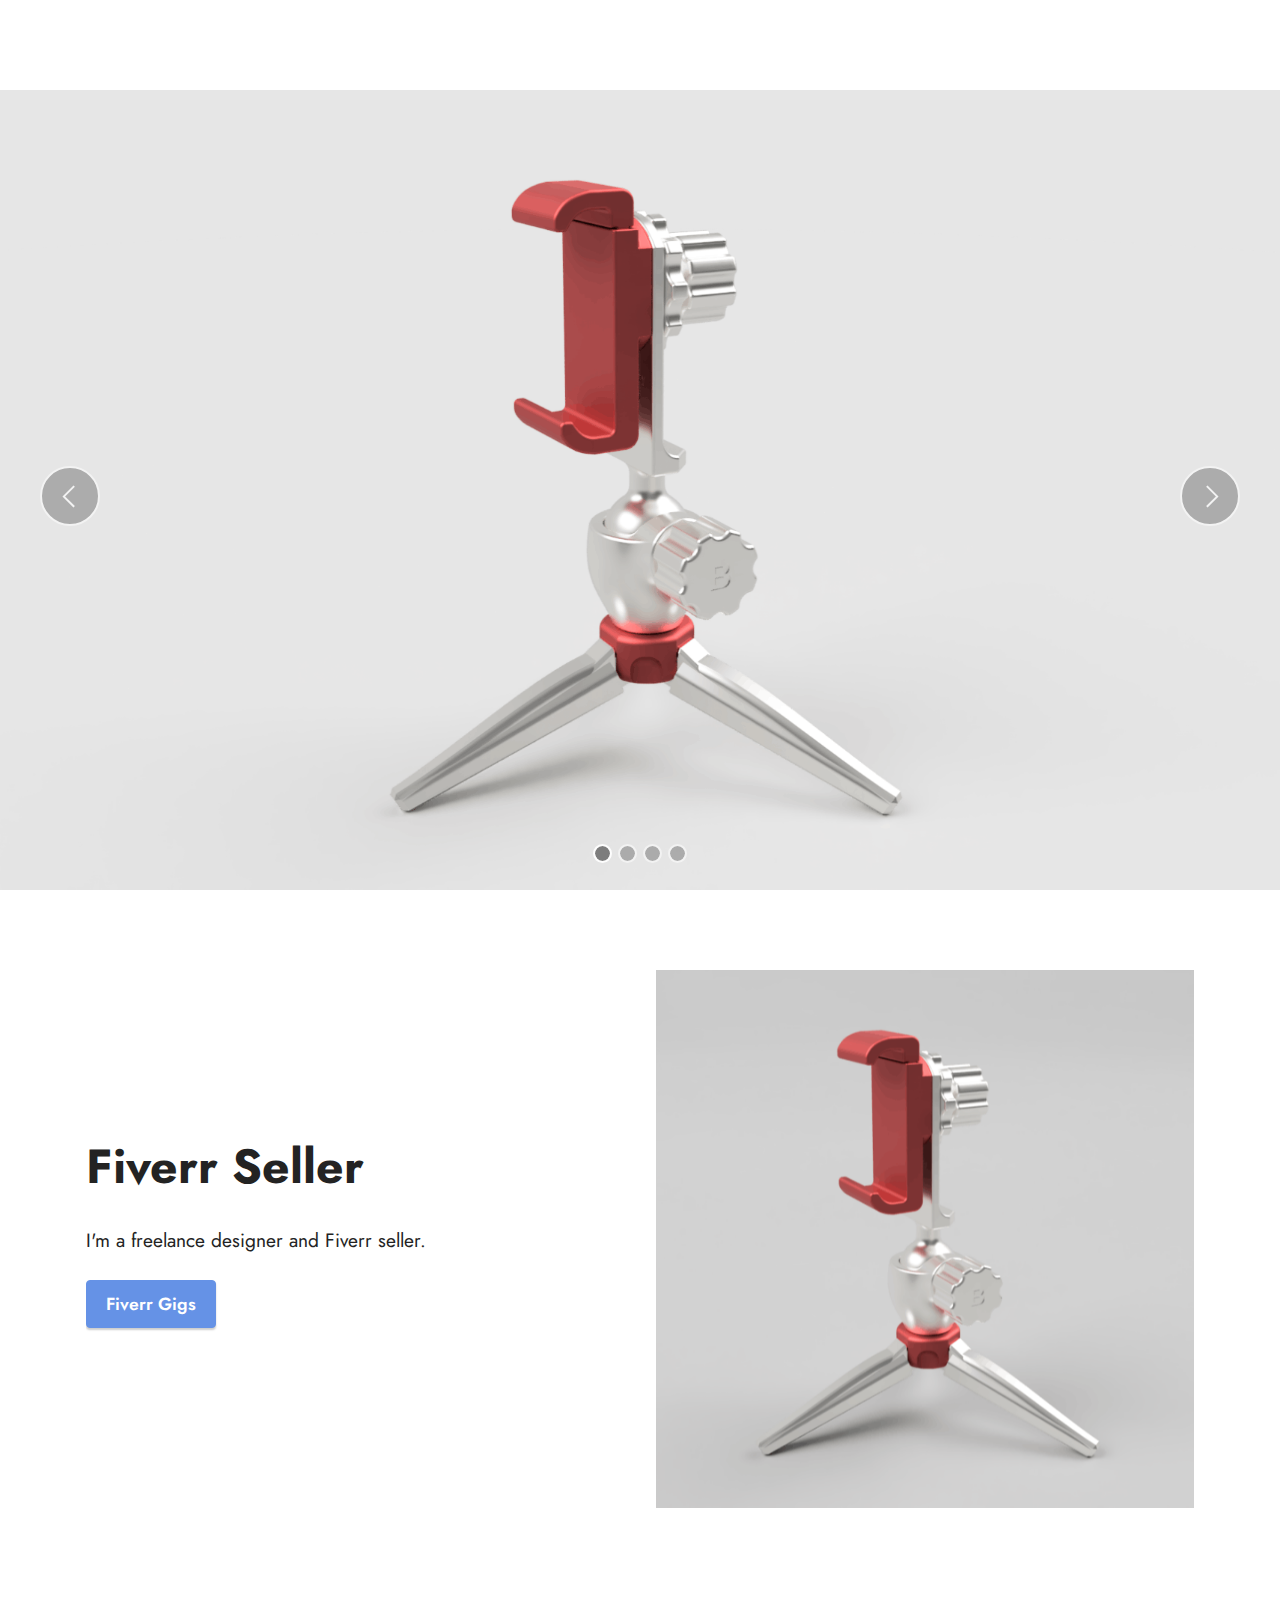
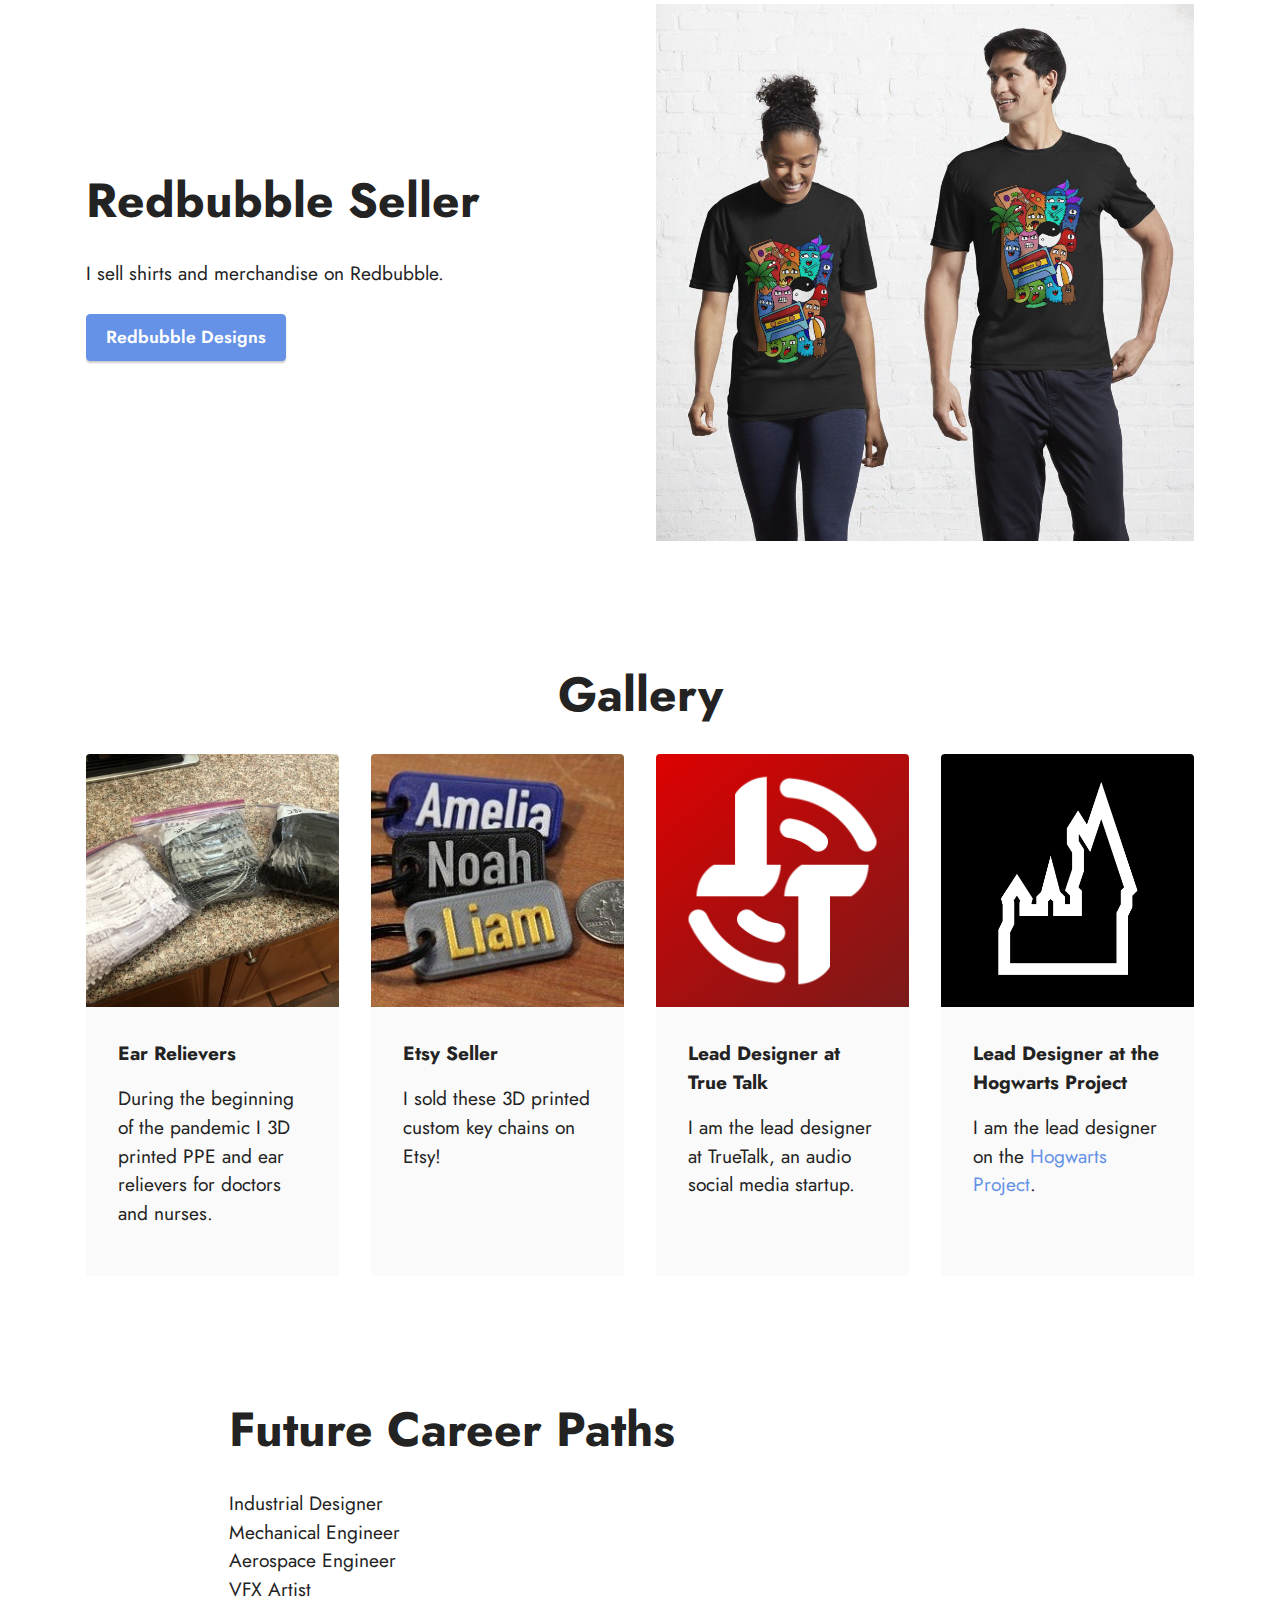
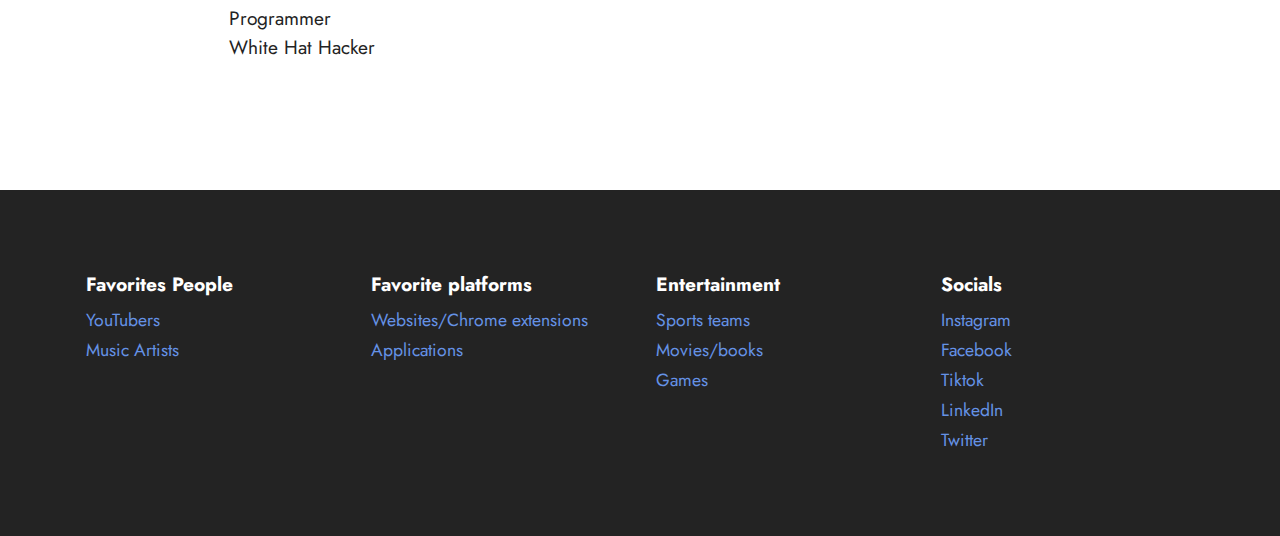
==== commit 6b7b5bb2: "overall update 2" ====
--- a/index.html
+++ b/index.html
@@ -4,7 +4,7 @@
 <head>
     <meta charset="UTF-8">
     <meta http-equiv="X-UA-Compatible" content="IE=edge">
-    <meta name="generator" content="Mobirise v5.2.0, mobirise.com">
+    <meta name="generator" content="Mobirise v5.3.10, mobirise.com">
     <meta name="viewport" content="width=device-width, initial-scale=1, minimum-scale=1">
     <link rel="shortcut icon" href="assets/images/nk-logo-2-10.24.57-am-128x128.png" type="image/x-icon">
     <meta name="description" content="This is Noah Kim's personal website.">
@@ -19,6 +19,13 @@
     <link rel="stylesheet" href="assets/dropdown/css/style.css">
     <link rel="stylesheet" href="assets/socicon/css/styles.css">
     <link rel="stylesheet" href="assets/theme/css/style.css">
+    <link rel="preload"
+        href="https://fonts.googleapis.com/css?family=Jost:100,200,300,400,500,600,700,800,900,100i,200i,300i,400i,500i,600i,700i,800i,900i&display=swap"
+        as="style" onload="this.onload=null;this.rel='stylesheet'">
+    <noscript>
+        <link rel="stylesheet"
+            href="https://fonts.googleapis.com/css?family=Jost:100,200,300,400,500,600,700,800,900,100i,200i,300i,400i,500i,600i,700i,800i,900i&display=swap">
+    </noscript>
     <link rel="preload" as="style" href="assets/mobirise/css/mbr-additional.css">
     <link rel="stylesheet" href="assets/mobirise/css/mbr-additional.css" type="text/css">
 
@@ -112,7 +119,7 @@
                 </div>
                 <div class="col-12 col-lg-6">
                     <div class="image-wrapper">
-                        <img src="assets/images/website-backround-2000x1125.jpeg" alt="Mobirise">
+                        <img src="assets/images/loading1.png" alt="Mobirise">
                     </div>
                 </div>
             </div>
@@ -121,12 +128,12 @@
 
     <section class="slider1 cid-somIkrhmdT" id="slider1-q">
 
-        <div class="carousel slide" id="spTJ3an0ud" data-interval="5000">
+        <div class="carousel slide" id="sC3AYrxa3P" data-interval="5000">
             <ol class="carousel-indicators">
-                <li data-slide-to="0" class="active" data-target="#spTJ3an0ud"></li>
-                <li data-slide-to="1" data-target="#spTJ3an0ud"></li>
-                <li data-slide-to="2" data-target="#spTJ3an0ud"></li>
-                <li data-slide-to="3" data-target="#spTJ3an0ud"></li>
+                <li data-slide-to="0" class="active" data-target="#sC3AYrxa3P"></li>
+                <li data-slide-to="1" data-target="#sC3AYrxa3P"></li>
+                <li data-slide-to="2" data-target="#sC3AYrxa3P"></li>
+                <li data-slide-to="3" data-target="#sC3AYrxa3P"></li>
             </ol>
             <div class="carousel-inner">
 
@@ -162,38 +169,38 @@
                     </div>
                 </div>
             </div>
-            <a class="carousel-control carousel-control-prev" role="button" data-slide="prev" href="#spTJ3an0ud">
+            <a class="carousel-control carousel-control-prev" role="button" data-slide="prev" href="#sC3AYrxa3P">
                 <span class="mobi-mbri mobi-mbri-arrow-prev" aria-hidden="true"></span>
                 <span class="sr-only">Previous</span>
             </a>
-            <a class="carousel-control carousel-control-next" role="button" data-slide="next" href="#spTJ3an0ud">
+            <a class="carousel-control carousel-control-next" role="button" data-slide="next" href="#sC3AYrxa3P">
                 <span class="mobi-mbri mobi-mbri-arrow-next" aria-hidden="true"></span>
                 <span class="sr-only">Next</span>
             </a>
         </div>
     </section>
 
-    <section class="header15 cid-somIDscSra" id="header15-r">
+    <section class="features18 cid-sC3qISnp8C" id="features19-3p">
 
 
 
 
         <div class="container">
             <div class="row justify-content-center">
-                <div class="col-12 col-md">
-                    <div class="text-wrapper">
-                        <h2 class="mbr-section-title mb-3 mbr-fonts-style display-2">
-                            <strong>Fiverr Seller</strong>
-                        </h2>
-                        <p class="mbr-text mb-3 mbr-fonts-style display-7">
+                <div class="card col-12 col-lg">
+                    <div class="card-wrapper">
+                        <h6 class="card-title mbr-fonts-style mb-4 display-2"><strong>Fiverr Seller</strong></h6>
+                        <p class="mbr-text mbr-fonts-style display-7">
                             I'm a freelance designer and Fiverr seller.</p>
                         <div class="mbr-section-btn"><a class="btn btn-primary display-4"
                                 href="https://www.fiverr.com/the3dsketch" target="_blank">Fiverr Gigs</a></div>
                     </div>
                 </div>
-                <div class="mbr-figure col-12 col-md-7"><iframe class="mbr-embedded-video"
-                        src="https://fiverr-res.cloudinary.com/video/upload/t_fiverr_hd/x1ujdgfc7slhkilcr1dq?loop=0&amp;autoplay=0"
-                        width="1280" height="720" frameborder="0" allowfullscreen></iframe></div>
+                <div class="col-12 col-lg-6">
+                    <div class="image-wrapper">
+                        <img src="assets/images/fiverr-phone-tripod-1076x605.png" alt="Mobirise">
+                    </div>
+                </div>
             </div>
         </div>
     </section>
@@ -219,7 +226,7 @@
                 </div>
                 <div class="col-12 col-lg-6">
                     <div class="image-wrapper">
-                        <img src="assets/images/dont-be-so-nuanced-t-shirts-750x1000.jpg" alt="Mobirise">
+                        <img src="assets/images/redbubble-website-image-1000x999.jpg" alt="Mobirise">
                     </div>
                 </div>
             </div>
@@ -313,7 +320,8 @@
                     <h3 class="mbr-section-title mbr-fonts-style align-center mb-4 display-2"><strong>Future Career
                             Paths</strong></h3>
                     <h4 class="mbr-section-subtitle align-center mbr-fonts-style mb-4 display-7">Industrial
-                        Designer<br>Mechanical Engineer<br>VFX Artist<br>Programmer<br>White Hat Hacker<br></h4>
+                        Designer<br>Mechanical Engineer<br>Aerospace Engineer<br>VFX Artist<br>Programmer<br>White Hat
+                        Hacker<br></h4>
 
                 </div>
             </div>
@@ -367,9 +375,17 @@
                         <strong>Socials</strong>
                     </h5>
                     <ul class="list mbr-fonts-style display-4">
+                        <li class="mbr-text item-wrap"><a href="https://www.instagram.com/noahkimsocial/"
+                                class="text-primary" target="_blank">Instagram</a></li>
+                        <li class="mbr-text item-wrap"><a href="https://www.facebook.com/NoahKimSocial/"
+                                class="text-primary" target="_blank">Facebook</a></li>
+                        <li class="mbr-text item-wrap"><a href="https://www.tiktok.com/@noahkimsocial"
+                                class="text-primary" target="_blank">Tiktok</a></li>
                         <li class="mbr-text item-wrap"><span style="font-size: 1.1rem;"><a
-                                    href="https://www.linkedin.com/in/noah-kim2/" class="text-primary"
+                                    href="https://www.linkedin.com/in/noahkimsocial/" class="text-primary"
                                     target="_blank">LinkedIn</a></span></li>
+                        <li class="mbr-text item-wrap"><a href="https://twitter.com/NoahKimSocial" class="text-primary"
+                                target="_blank">Twitter</a></li>
                     </ul>
                 </div>
 
@@ -378,7 +394,7 @@
     </section>
     <section
         style="background-color: #fff; font-family: -apple-system, BlinkMacSystemFont, 'Segoe UI', 'Roboto', 'Helvetica Neue', Arial, sans-serif; color:#aaa; font-size:12px; padding: 0; align-items: center; display: flex;">
-        <a href="https://mobirise.site/c"></a>
+        <a href="https://mobirise.site/g"></a>
     </section>
     <script src="assets/web/assets/jquery/jquery.min.js"></script>
     <script src="assets/popper/popper.min.js"></script>
--- a/assets/socicon/css/styles.css
+++ b/assets/socicon/css/styles.css
@@ -10,6 +10,7 @@
     url('../fonts/socicon.svg#socicon') format('svg');
   font-weight: normal;
   font-style: normal;
+  font-display: swap;
 }
 
 [data-icon]:before {
--- a/assets/theme/css/style.css
+++ b/assets/theme/css/style.css
@@ -1,3 +1,4 @@
+@charset "UTF-8";
 section {
   background-color: #ffffff;
 }
@@ -34,7 +35,6 @@
   font-weight: 400;
   cursor: pointer;
 }
-
 a, a:hover {
   text-decoration: none;
 }
@@ -79,13 +79,12 @@
 }
 
 input:-webkit-autofill, input:-webkit-autofill:hover, input:-webkit-autofill:focus, input:-webkit-autofill:active {
-  -webkit-transition-delay: 9999s;
-          transition-delay: 9999s;
+  transition-delay: 9999s;
   -webkit-transition-property: background-color, color;
   transition-property: background-color, color;
 }
 
-textarea[type="hidden"] {
+textarea[type=hidden] {
   display: none;
 }
 
@@ -94,7 +93,6 @@
   background-repeat: no-repeat;
   background-size: cover;
 }
-
 section .mbr-background-video,
 section .mbr-background-video-preview {
   position: absolute;
@@ -161,72 +159,44 @@
 
 /*! Media  */
 .media-content {
-  -ms-flex-preferred-size: 100%;
-      flex-basis: 100%;
+  flex-basis: 100%;
 }
 
 .media-container-row {
-  display: -webkit-box;
-  display: -ms-flexbox;
   display: flex;
-  -webkit-box-orient: horizontal;
-  -webkit-box-direction: normal;
-      -ms-flex-direction: row;
-          flex-direction: row;
-  -ms-flex-wrap: wrap;
-      flex-wrap: wrap;
-  -webkit-box-pack: center;
-      -ms-flex-pack: center;
-          justify-content: center;
-  -ms-flex-line-pack: center;
-      align-content: center;
-  -webkit-box-align: start;
-      -ms-flex-align: start;
-          align-items: start;
-}
-
+  flex-direction: row;
+  flex-wrap: wrap;
+  justify-content: center;
+  align-content: center;
+  align-items: start;
+}
 .media-container-row .media-size-item {
   width: 400px;
 }
 
 .media-container-column {
-  display: -webkit-box;
-  display: -ms-flexbox;
   display: flex;
-  -webkit-box-orient: vertical;
-  -webkit-box-direction: normal;
-      -ms-flex-direction: column;
-          flex-direction: column;
-  -ms-flex-wrap: wrap;
-      flex-wrap: wrap;
-  -webkit-box-pack: center;
-      -ms-flex-pack: center;
-          justify-content: center;
-  -ms-flex-line-pack: center;
-      align-content: center;
-  -webkit-box-align: stretch;
-      -ms-flex-align: stretch;
-          align-items: stretch;
-}
-
+  flex-direction: column;
+  flex-wrap: wrap;
+  justify-content: center;
+  align-content: center;
+  align-items: stretch;
+}
 .media-container-column > * {
   width: 100%;
 }
 
 @media (min-width: 992px) {
   .media-container-row {
-    -ms-flex-wrap: nowrap;
-        flex-wrap: nowrap;
-  }
-}
-
+    flex-wrap: nowrap;
+  }
+}
 figure {
   margin-bottom: 0;
   overflow: hidden;
 }
 
 figure[mbr-media-size] {
-  -webkit-transition: width 0.1s;
   transition: width 0.1s;
 }
 
@@ -247,8 +217,7 @@
 
 .card-img {
   text-align: center;
-  -ms-flex-negative: 0;
-      flex-shrink: 0;
+  flex-shrink: 0;
   -webkit-flex-shrink: 0;
 }
 
@@ -258,9 +227,7 @@
 }
 
 .mbr-figure {
-  -ms-flex-item-align: center;
-      -ms-grid-row-align: center;
-      align-self: center;
+  align-self: center;
 }
 
 .media-container > div {
@@ -276,14 +243,15 @@
   .media-size-item {
     width: auto !important;
   }
+
   .media {
     width: auto;
   }
+
   .mbr-figure {
     width: 100% !important;
   }
 }
-
 /*! Buttons */
 .mbr-section-btn {
   margin-left: -0.6rem;
@@ -297,45 +265,34 @@
   font-style: normal;
   margin: 0.6rem 0.6rem;
   white-space: normal;
-  -webkit-transition: all 0.2s ease-in-out;
   transition: all 0.2s ease-in-out;
-  display: -webkit-inline-box;
-  display: -ms-inline-flexbox;
   display: inline-flex;
-  -webkit-box-align: center;
-      -ms-flex-align: center;
-          align-items: center;
-  -webkit-box-pack: center;
-      -ms-flex-pack: center;
-          justify-content: center;
+  align-items: center;
+  justify-content: center;
   word-break: break-word;
 }
 
 .btn-sm {
   font-weight: 600;
   letter-spacing: 0px;
-  -webkit-transition: all 0.3s ease-in-out;
   transition: all 0.3s ease-in-out;
 }
 
 .btn-md {
   font-weight: 600;
   letter-spacing: 0px;
-  -webkit-transition: all 0.3s ease-in-out;
   transition: all 0.3s ease-in-out;
 }
 
 .btn-lg {
   font-weight: 600;
   letter-spacing: 0px;
-  -webkit-transition: all 0.3s ease-in-out;
   transition: all 0.3s ease-in-out;
 }
 
 .btn-form {
   margin: 0;
 }
-
 .btn-form:hover {
   cursor: pointer;
 }
@@ -348,9 +305,7 @@
 /*! Btn icon margin */
 .btn .mbr-iconfont,
 .btn.btn-sm .mbr-iconfont {
-  -webkit-box-ordinal-group: 2;
-      -ms-flex-order: 1;
-          order: 1;
+  order: 1;
   cursor: pointer;
   margin-left: 0.5rem;
   vertical-align: sub;
@@ -373,7 +328,7 @@
   font-weight: 700;
 }
 
-[type="submit"] {
+[type=submit] {
   -webkit-appearance: none;
 }
 
@@ -383,15 +338,11 @@
 }
 
 .mbr-fullscreen {
-  display: -webkit-box;
-  display: -ms-flexbox;
   display: flex;
   display: -moz-flex;
   display: -ms-flex;
   display: -o-flex;
-  -webkit-box-align: center;
-      -ms-flex-align: center;
-          align-items: center;
+  align-items: center;
   min-height: 100vh;
   padding-top: 3rem;
   padding-bottom: 3rem;
@@ -402,7 +353,6 @@
   height: 25rem;
   position: relative;
 }
-
 .map iframe {
   width: 100%;
   height: 100%;
@@ -430,16 +380,13 @@
   outline-style: none !important;
   position: relative;
   text-decoration: none;
-  -webkit-transition: all 0.3s ease-in-out;
   transition: all 0.3s ease-in-out;
   cursor: pointer;
   text-align: center;
 }
-
 .mbr-arrow-up a:hover {
   background-color: rgba(0, 0, 0, 0.4);
 }
-
 .mbr-arrow-up a i {
   line-height: 60px;
 }
@@ -450,7 +397,7 @@
 }
 
 .mbr-arrow-up-icon::before {
-  content: "\203a";
+  content: "›";
   display: inline-block;
   font-family: serif;
   font-size: 22px;
@@ -459,8 +406,7 @@
   position: relative;
   top: 6px;
   left: -4px;
-  -webkit-transform: rotate(-90deg);
-          transform: rotate(-90deg);
+  transform: rotate(-90deg);
 }
 
 /*! Arrow Down */
@@ -473,16 +419,13 @@
   cursor: pointer;
   background-color: rgba(80, 80, 80, 0.5);
   border-radius: 50%;
-  -webkit-transform: translateX(-50%);
-          transform: translateX(-50%);
-}
-
+  transform: translateX(-50%);
+}
 @media (max-width: 767px) {
   .mbr-arrow {
     display: none;
   }
 }
-
 .mbr-arrow > a {
   display: inline-block;
   text-decoration: none;
@@ -491,7 +434,6 @@
           animation: arrowdown 1.7s ease-in-out infinite;
   color: #ffffff;
 }
-
 .mbr-arrow > a > i {
   position: absolute;
   top: -2px;
@@ -508,48 +450,39 @@
   width: 27.8%;
   height: 27.8%;
   left: 50%;
-  top: 50%;
-  -webkit-transform: rotate(135deg);
+  top: 51%;
   transform: translateY(-30%) translateX(-50%) rotate(135deg);
 }
 
 @keyframes arrowdown {
   0% {
-    -webkit-transform: translateY(0px);
-            transform: translateY(0px);
+    transform: translateY(0px);
   }
   50% {
-    -webkit-transform: translateY(-5px);
-            transform: translateY(-5px);
+    transform: translateY(-5px);
   }
   100% {
-    -webkit-transform: translateY(0px);
-            transform: translateY(0px);
-  }
-}
-
+    transform: translateY(0px);
+  }
+}
 @-webkit-keyframes arrowdown {
   0% {
-    -webkit-transform: translateY(0px);
-            transform: translateY(0px);
+    transform: translateY(0px);
   }
   50% {
-    -webkit-transform: translateY(-5px);
-            transform: translateY(-5px);
+    transform: translateY(-5px);
   }
   100% {
-    -webkit-transform: translateY(0px);
-            transform: translateY(0px);
-  }
-}
-
+    transform: translateY(0px);
+  }
+}
 @media (max-width: 500px) {
   .mbr-arrow-up {
-    left: 50%;
-    right: auto;
-  }
-}
-
+    left: 0;
+    right: 0;
+    text-align: center;
+  }
+}
 /*Gradients animation*/
 @keyframes gradient-animation {
   from {
@@ -563,7 +496,6 @@
             animation-timing-function: ease-in-out;
   }
 }
-
 @-webkit-keyframes gradient-animation {
   from {
     background-position: 0% 100%;
@@ -576,7 +508,6 @@
             animation-timing-function: ease-in-out;
   }
 }
-
 .bg-gradient {
   background-size: 200% 200%;
   animation: gradient-animation 5s infinite alternate;
@@ -586,29 +517,22 @@
 .menu .navbar-brand {
   display: -webkit-flex;
 }
-
 .menu .navbar-brand span {
-  display: -webkit-box;
-  display: -ms-flexbox;
   display: flex;
   display: -webkit-flex;
 }
-
 .menu .navbar-brand .navbar-caption-wrap {
   display: -webkit-flex;
 }
-
 .menu .navbar-brand .navbar-logo img {
   display: -webkit-flex;
-}
-
+  width: auto;
+}
 @media (min-width: 768px) and (max-width: 991px) {
   .menu .navbar-toggleable-sm .navbar-nav {
-    display: -webkit-box;
     display: -ms-flexbox;
   }
 }
-
 @media (max-width: 991px) {
   .menu .navbar-collapse {
     max-height: 93.5vh;
@@ -617,7 +541,6 @@
     overflow: auto;
   }
 }
-
 @media (min-width: 992px) {
   .menu .navbar-nav.nav-dropdown {
     display: -webkit-flex;
@@ -632,7 +555,6 @@
     overflow: auto;
   }
 }
-
 @media (max-width: 767px) {
   .menu .navbar-collapse {
     max-height: 80vh;
@@ -640,7 +562,7 @@
 }
 
 .nav-link .mbr-iconfont {
-  margin-right: .5rem;
+  margin-right: 0.5rem;
 }
 
 .navbar {
@@ -716,15 +638,14 @@
 
 .jq-selectbox__trigger-arrow {
   right: 0;
-  -webkit-transform: translateY(-50%);
-          transform: translateY(-50%);
+  transform: translateY(-50%);
 }
 
 .jq-selectbox li {
   padding: 1.07em 0.5em;
 }
 
-input[type="range"] {
+input[type=range] {
   padding-left: 0 !important;
   padding-right: 0 !important;
 }
@@ -737,7 +658,6 @@
 .modal-dialog .carousel-inner {
   height: calc(100vh - 1.75rem);
 }
-
 @media (max-width: 575px) {
   .modal-dialog .carousel-inner {
     height: calc(100vh - 1rem);
@@ -753,8 +673,6 @@
 }
 
 .navbar-toggler {
-  -webkit-align-self: flex-start;
-  -ms-flex-item-align: start;
   align-self: flex-start;
   padding: 0.25rem 0.75rem;
   font-size: 1.25rem;
@@ -794,17 +712,12 @@
 }
 
 .menu .navbar.collapsed:not(.beta-menu) {
-  -webkit-box-orient: vertical;
-  -webkit-box-direction: normal;
-      -ms-flex-direction: column;
-          flex-direction: column;
+  flex-direction: column;
 }
 
 .carousel-item.active,
 .carousel-item-next,
 .carousel-item-prev {
-  display: -webkit-box;
-  display: -ms-flexbox;
   display: flex;
 }
 
@@ -848,7 +761,6 @@
   position: relative;
   text-align: center;
 }
-
 .alert.alert-form::after {
   background-color: inherit;
   bottom: -7px;
@@ -858,8 +770,7 @@
   left: 50%;
   margin-left: -7px;
   position: absolute;
-  -webkit-transform: rotate(45deg);
-          transform: rotate(45deg);
+  transform: rotate(45deg);
   width: 14px;
 }
 
@@ -870,14 +781,11 @@
   line-height: 1rem !important;
   height: auto;
   padding: 0.6rem 1.2rem;
-  -webkit-transition: border-color 0.25s ease 0s;
   transition: border-color 0.25s ease 0s;
   border: 1px solid transparent !important;
   border-radius: 4px;
-  -webkit-box-shadow: rgba(0, 0, 0, 0.07) 0px 1px 1px 0px, rgba(0, 0, 0, 0.07) 0px 1px 3px 0px, rgba(0, 0, 0, 0.03) 0px 0px 0px 1px;
-          box-shadow: rgba(0, 0, 0, 0.07) 0px 1px 1px 0px, rgba(0, 0, 0, 0.07) 0px 1px 3px 0px, rgba(0, 0, 0, 0.03) 0px 0px 0px 1px;
-}
-
+  box-shadow: rgba(0, 0, 0, 0.07) 0px 1px 1px 0px, rgba(0, 0, 0, 0.07) 0px 1px 3px 0px, rgba(0, 0, 0, 0.03) 0px 0px 0px 1px;
+}
 .form-active .form-control:invalid {
   border-color: red;
 }
@@ -886,8 +794,7 @@
   margin-left: -0.6rem;
   margin-right: -0.6rem;
 }
-
-form .row [class*="col"] {
+form .row [class*=col] {
   padding-left: 0.6rem;
   padding-right: 0.6rem;
 }
@@ -899,15 +806,13 @@
 }
 
 form .btn {
-  display: -webkit-box;
-  display: -ms-flexbox;
   display: flex;
   padding: 0.6rem 1.2rem;
   margin: 0;
 }
 
 form .form-check-input {
-  margin-top: .5;
+  margin-top: 0.5;
 }
 
 textarea.form-control {
@@ -923,13 +828,12 @@
   min-height: 48px;
 }
 
-.gdpr-block label span.textGDPR input[name='gdpr'] {
+.gdpr-block label span.textGDPR input[name=gdpr] {
   top: 7px;
 }
 
 .form-control:focus {
-  -webkit-box-shadow: none;
-          box-shadow: none;
+  box-shadow: none;
 }
 
 :focus {
@@ -976,37 +880,34 @@
     padding-left: 16px;
     padding-right: 16px;
   }
+
   .row {
     margin-left: -16px;
     margin-right: -16px;
   }
-  .row > [class*="col"] {
+  .row > [class*=col] {
     padding-left: 16px;
     padding-right: 16px;
   }
 }
-
 @media (min-width: 768px) {
   .container-fluid {
     padding-left: 32px;
     padding-right: 32px;
   }
 }
-
 @media (min-width: 768px) and (max-width: 991px) {
   .mbr-container {
     padding-left: 32px;
     padding-right: 32px;
   }
 }
-
 @media (max-width: 767px) {
   .mbr-container {
     padding-left: 16px;
     padding-right: 16px;
   }
 }
-
 .card-wrapper,
 .item-wrapper {
   overflow: hidden;
@@ -1014,8 +915,7 @@
 
 .app-video-wrapper > img {
   opacity: 1;
-}
-/*# sourceMappingURL=style.css.map */.engine {
+}.engine {
 	position: absolute;
 	text-indent: -2400px;
 	text-align: center;
--- a/assets/mobirise/css/mbr-additional.css
+++ b/assets/mobirise/css/mbr-additional.css
@@ -1,9 +1,3 @@
-@import url(https://fonts.googleapis.com/css?family=Jost:100,200,300,400,500,600,700,800,900,100i,200i,300i,400i,500i,600i,700i,800i,900i&display=swap);
-
-
-
-
-
 body {
   font-family: IBM Plex Sans;
 }
@@ -524,7 +518,7 @@
 a.text-black.active {
   color: #000000 !important;
 }
-a[class*="text-"]:not(.nav-link):not(.dropdown-item):not([role]) {
+a[class*="text-"]:not(.nav-link):not(.dropdown-item):not([role]):not(.navbar-caption) {
   position: relative;
   background-image: transparent;
   background-size: 10000px 2px;
@@ -532,7 +526,7 @@
   background-position: 0px 1.2em;
   background-position: -10000px 1.2em;
 }
-a[class*="text-"]:not(.nav-link):not(.dropdown-item):not([role]):hover {
+a[class*="text-"]:not(.nav-link):not(.dropdown-item):not([role]):not(.navbar-caption):hover {
   transition: background-position 2s ease-in-out;
   background-image: linear-gradient(currentColor 50%, currentColor 50%);
   background-position: 0px 1.2em;
@@ -1645,6 +1639,24 @@
   width: 100%;
   object-fit: cover;
 }
+.cid-sC3uRy4tev {
+  padding-top: 0rem;
+  padding-bottom: 0rem;
+  background-color: #ffffff;
+}
+.cid-sC3uRy4tev .image-wrapper {
+  width: 50px;
+  height: 50px;
+  border-radius: 50%;
+  margin-top: 5px;
+  margin-right: 1rem;
+  overflow: hidden;
+}
+.cid-sC3uRy4tev .image-wrapper img {
+  height: 100%;
+  width: 100%;
+  object-fit: cover;
+}
 .cid-soortyuuUt {
   padding-top: 4rem;
   padding-bottom: 0rem;
@@ -2755,6 +2767,24 @@
   width: 100%;
   object-fit: cover;
 }
+.cid-sC3ykotkmg {
+  padding-top: 0rem;
+  padding-bottom: 0rem;
+  background-color: #ffffff;
+}
+.cid-sC3ykotkmg .image-wrapper {
+  width: 50px;
+  height: 50px;
+  border-radius: 50%;
+  margin-top: 5px;
+  margin-right: 1rem;
+  overflow: hidden;
+}
+.cid-sC3ykotkmg .image-wrapper img {
+  height: 100%;
+  width: 100%;
+  object-fit: cover;
+}
 .cid-soo2zM7NiG {
   padding-top: 0rem;
   padding-bottom: 0rem;
@@ -2787,6 +2817,24 @@
   overflow: hidden;
 }
 .cid-soo2n7ng7Y .image-wrapper img {
+  height: 100%;
+  width: 100%;
+  object-fit: cover;
+}
+.cid-stJnAWYVap {
+  padding-top: 0rem;
+  padding-bottom: 0rem;
+  background-color: #ffffff;
+}
+.cid-stJnAWYVap .image-wrapper {
+  width: 50px;
+  height: 50px;
+  border-radius: 50%;
+  margin-top: 5px;
+  margin-right: 1rem;
+  overflow: hidden;
+}
+.cid-stJnAWYVap .image-wrapper img {
   height: 100%;
   width: 100%;
   object-fit: cover;
@@ -4173,6 +4221,9 @@
   width: 100%;
   object-fit: cover;
 }
+.cid-somNIxTm0e .mbr-section-title {
+  text-align: left;
+}
 .cid-sonQHmpBir {
   padding-top: 0rem;
   padding-bottom: 0rem;
@@ -4227,9 +4278,12 @@
   width: 100%;
   object-fit: cover;
 }
+.cid-somNHr4xEt .mbr-section-title {
+  text-align: left;
+}
 .cid-somNJl0bnx {
   padding-top: 0rem;
-  padding-bottom: 5rem;
+  padding-bottom: 0rem;
   background-color: #ffffff;
 }
 .cid-somNJl0bnx .image-wrapper {
@@ -4244,6 +4298,36 @@
   height: 100%;
   width: 100%;
   object-fit: cover;
+}
+.cid-stJqeJ11yL {
+  padding-top: 5rem;
+  padding-bottom: 5rem;
+  background-color: #ffffff;
+}
+.cid-stJqeJ11yL .image-wrapper {
+  width: 50px;
+  height: 50px;
+  border-radius: 50%;
+  margin-top: 5px;
+  margin-right: 1rem;
+  overflow: hidden;
+}
+.cid-stJqeJ11yL .image-wrapper img {
+  height: 100%;
+  width: 100%;
+  object-fit: cover;
+}
+.cid-stJqeJ11yL .mbr-text {
+  text-align: left;
+}
+.cid-stJqeJ11yL .mbr-section-title {
+  text-align: left;
+}
+.cid-stJqeJ11yL .name {
+  text-align: left;
+}
+.cid-stJqeJ11yL .position {
+  text-align: left;
 }
 .cid-somKXLYsWB {
   padding-top: 5rem;
@@ -4625,6 +4709,55 @@
   padding-bottom: 6rem;
   background-color: #ffffff;
 }
+.cid-stYcAEYzF1 {
+  padding-top: 6rem;
+  padding-bottom: 6rem;
+  background-color: #ffffff;
+}
+.cid-stYcAEYzF1 img,
+.cid-stYcAEYzF1 .item-img {
+  width: 100%;
+}
+.cid-stYcAEYzF1 .item:focus,
+.cid-stYcAEYzF1 span:focus {
+  outline: none;
+}
+.cid-stYcAEYzF1 .item {
+  cursor: pointer;
+  margin-bottom: 2rem;
+}
+.cid-stYcAEYzF1 .row {
+  margin-left: 0;
+  margin-right: 0;
+}
+.cid-stYcAEYzF1 .item {
+  padding: 0;
+  margin: 0;
+}
+.cid-stYcAEYzF1 .item-wrapper {
+  position: relative;
+  border-radius: 4px;
+  background: #fafafa;
+  height: 100%;
+  display: flex;
+  flex-flow: column nowrap;
+}
+@media (min-width: 992px) {
+  .cid-stYcAEYzF1 .item-wrapper .item-content {
+    padding: 2rem;
+  }
+}
+@media (max-width: 991px) {
+  .cid-stYcAEYzF1 .item-wrapper .item-content {
+    padding: 1rem;
+  }
+}
+.cid-stYcAEYzF1 .mbr-section-btn {
+  margin-top: auto !important;
+}
+.cid-stYcAEYzF1 .mbr-section-title {
+  color: #232323;
+}
 .cid-souSglk7xv {
   padding-top: 5rem;
   padding-bottom: 5rem;
@@ -5147,33 +5280,33 @@
 .cid-somIkrhmdT H5 {
   color: #ffffff;
 }
-.cid-somIDscSra {
-  padding-top: 8rem;
-  padding-bottom: 6rem;
-  background-color: #ffffff;
-}
-@media (max-width: 767px) {
-  .cid-somIDscSra .row {
+.cid-sC3qISnp8C {
+  padding-top: 5rem;
+  padding-bottom: 3rem;
+  background-color: #ffffff;
+}
+.cid-sC3qISnp8C .row {
+  align-items: center;
+}
+@media (max-width: 991px) {
+  .cid-sC3qISnp8C .row {
     flex-direction: column-reverse;
   }
-  .cid-somIDscSra .mbr-figure {
-    margin-bottom: 1.5rem;
-  }
-}
-.cid-somIDscSra .row {
-  align-items: center;
+  .cid-sC3qISnp8C .image-wrapper {
+    margin-bottom: 2rem;
+  }
+  .cid-sC3qISnp8C .card-wrapper {
+    padding: 0 1rem;
+  }
 }
 @media (min-width: 992px) {
-  .cid-somIDscSra .text-wrapper {
-    padding: 0 2rem;
-  }
-}
-.cid-somIDscSra .media-content,
-.cid-somIDscSra .mbr-figure {
-  align-self: center;
-}
-.cid-somIDscSra .mbr-figure iframe {
-  width: 100%;
+  .cid-sC3qISnp8C .card-wrapper {
+    padding-right: 2rem;
+  }
+}
+.cid-sC3qISnp8C .image-wrapper img {
+  width: 100%;
+  object-fit: cover;
 }
 .cid-splBadcFUn {
   padding-top: 3rem;
--- a/assets/mobirise/css/mbr-additional.css
+++ b/assets/mobirise/css/mbr-additional.css
@@ -1,9 +1,3 @@
-@import url(https://fonts.googleapis.com/css?family=Jost:100,200,300,400,500,600,700,800,900,100i,200i,300i,400i,500i,600i,700i,800i,900i&display=swap);
-
-
-
-
-
 body {
   font-family: IBM Plex Sans;
 }
@@ -524,7 +518,7 @@
 a.text-black.active {
   color: #000000 !important;
 }
-a[class*="text-"]:not(.nav-link):not(.dropdown-item):not([role]) {
+a[class*="text-"]:not(.nav-link):not(.dropdown-item):not([role]):not(.navbar-caption) {
   position: relative;
   background-image: transparent;
   background-size: 10000px 2px;
@@ -532,7 +526,7 @@
   background-position: 0px 1.2em;
   background-position: -10000px 1.2em;
 }
-a[class*="text-"]:not(.nav-link):not(.dropdown-item):not([role]):hover {
+a[class*="text-"]:not(.nav-link):not(.dropdown-item):not([role]):not(.navbar-caption):hover {
   transition: background-position 2s ease-in-out;
   background-image: linear-gradient(currentColor 50%, currentColor 50%);
   background-position: 0px 1.2em;
@@ -1645,6 +1639,24 @@
   width: 100%;
   object-fit: cover;
 }
+.cid-sC3uRy4tev {
+  padding-top: 0rem;
+  padding-bottom: 0rem;
+  background-color: #ffffff;
+}
+.cid-sC3uRy4tev .image-wrapper {
+  width: 50px;
+  height: 50px;
+  border-radius: 50%;
+  margin-top: 5px;
+  margin-right: 1rem;
+  overflow: hidden;
+}
+.cid-sC3uRy4tev .image-wrapper img {
+  height: 100%;
+  width: 100%;
+  object-fit: cover;
+}
 .cid-soortyuuUt {
   padding-top: 4rem;
   padding-bottom: 0rem;
@@ -2755,6 +2767,24 @@
   width: 100%;
   object-fit: cover;
 }
+.cid-sC3ykotkmg {
+  padding-top: 0rem;
+  padding-bottom: 0rem;
+  background-color: #ffffff;
+}
+.cid-sC3ykotkmg .image-wrapper {
+  width: 50px;
+  height: 50px;
+  border-radius: 50%;
+  margin-top: 5px;
+  margin-right: 1rem;
+  overflow: hidden;
+}
+.cid-sC3ykotkmg .image-wrapper img {
+  height: 100%;
+  width: 100%;
+  object-fit: cover;
+}
 .cid-soo2zM7NiG {
   padding-top: 0rem;
   padding-bottom: 0rem;
@@ -2787,6 +2817,24 @@
   overflow: hidden;
 }
 .cid-soo2n7ng7Y .image-wrapper img {
+  height: 100%;
+  width: 100%;
+  object-fit: cover;
+}
+.cid-stJnAWYVap {
+  padding-top: 0rem;
+  padding-bottom: 0rem;
+  background-color: #ffffff;
+}
+.cid-stJnAWYVap .image-wrapper {
+  width: 50px;
+  height: 50px;
+  border-radius: 50%;
+  margin-top: 5px;
+  margin-right: 1rem;
+  overflow: hidden;
+}
+.cid-stJnAWYVap .image-wrapper img {
   height: 100%;
   width: 100%;
   object-fit: cover;
@@ -4173,6 +4221,9 @@
   width: 100%;
   object-fit: cover;
 }
+.cid-somNIxTm0e .mbr-section-title {
+  text-align: left;
+}
 .cid-sonQHmpBir {
   padding-top: 0rem;
   padding-bottom: 0rem;
@@ -4227,9 +4278,12 @@
   width: 100%;
   object-fit: cover;
 }
+.cid-somNHr4xEt .mbr-section-title {
+  text-align: left;
+}
 .cid-somNJl0bnx {
   padding-top: 0rem;
-  padding-bottom: 5rem;
+  padding-bottom: 0rem;
   background-color: #ffffff;
 }
 .cid-somNJl0bnx .image-wrapper {
@@ -4244,6 +4298,36 @@
   height: 100%;
   width: 100%;
   object-fit: cover;
+}
+.cid-stJqeJ11yL {
+  padding-top: 5rem;
+  padding-bottom: 5rem;
+  background-color: #ffffff;
+}
+.cid-stJqeJ11yL .image-wrapper {
+  width: 50px;
+  height: 50px;
+  border-radius: 50%;
+  margin-top: 5px;
+  margin-right: 1rem;
+  overflow: hidden;
+}
+.cid-stJqeJ11yL .image-wrapper img {
+  height: 100%;
+  width: 100%;
+  object-fit: cover;
+}
+.cid-stJqeJ11yL .mbr-text {
+  text-align: left;
+}
+.cid-stJqeJ11yL .mbr-section-title {
+  text-align: left;
+}
+.cid-stJqeJ11yL .name {
+  text-align: left;
+}
+.cid-stJqeJ11yL .position {
+  text-align: left;
 }
 .cid-somKXLYsWB {
   padding-top: 5rem;
@@ -4625,6 +4709,55 @@
   padding-bottom: 6rem;
   background-color: #ffffff;
 }
+.cid-stYcAEYzF1 {
+  padding-top: 6rem;
+  padding-bottom: 6rem;
+  background-color: #ffffff;
+}
+.cid-stYcAEYzF1 img,
+.cid-stYcAEYzF1 .item-img {
+  width: 100%;
+}
+.cid-stYcAEYzF1 .item:focus,
+.cid-stYcAEYzF1 span:focus {
+  outline: none;
+}
+.cid-stYcAEYzF1 .item {
+  cursor: pointer;
+  margin-bottom: 2rem;
+}
+.cid-stYcAEYzF1 .row {
+  margin-left: 0;
+  margin-right: 0;
+}
+.cid-stYcAEYzF1 .item {
+  padding: 0;
+  margin: 0;
+}
+.cid-stYcAEYzF1 .item-wrapper {
+  position: relative;
+  border-radius: 4px;
+  background: #fafafa;
+  height: 100%;
+  display: flex;
+  flex-flow: column nowrap;
+}
+@media (min-width: 992px) {
+  .cid-stYcAEYzF1 .item-wrapper .item-content {
+    padding: 2rem;
+  }
+}
+@media (max-width: 991px) {
+  .cid-stYcAEYzF1 .item-wrapper .item-content {
+    padding: 1rem;
+  }
+}
+.cid-stYcAEYzF1 .mbr-section-btn {
+  margin-top: auto !important;
+}
+.cid-stYcAEYzF1 .mbr-section-title {
+  color: #232323;
+}
 .cid-souSglk7xv {
   padding-top: 5rem;
   padding-bottom: 5rem;
@@ -5147,33 +5280,33 @@
 .cid-somIkrhmdT H5 {
   color: #ffffff;
 }
-.cid-somIDscSra {
-  padding-top: 8rem;
-  padding-bottom: 6rem;
-  background-color: #ffffff;
-}
-@media (max-width: 767px) {
-  .cid-somIDscSra .row {
+.cid-sC3qISnp8C {
+  padding-top: 5rem;
+  padding-bottom: 3rem;
+  background-color: #ffffff;
+}
+.cid-sC3qISnp8C .row {
+  align-items: center;
+}
+@media (max-width: 991px) {
+  .cid-sC3qISnp8C .row {
     flex-direction: column-reverse;
   }
-  .cid-somIDscSra .mbr-figure {
-    margin-bottom: 1.5rem;
-  }
-}
-.cid-somIDscSra .row {
-  align-items: center;
+  .cid-sC3qISnp8C .image-wrapper {
+    margin-bottom: 2rem;
+  }
+  .cid-sC3qISnp8C .card-wrapper {
+    padding: 0 1rem;
+  }
 }
 @media (min-width: 992px) {
-  .cid-somIDscSra .text-wrapper {
-    padding: 0 2rem;
-  }
-}
-.cid-somIDscSra .media-content,
-.cid-somIDscSra .mbr-figure {
-  align-self: center;
-}
-.cid-somIDscSra .mbr-figure iframe {
-  width: 100%;
+  .cid-sC3qISnp8C .card-wrapper {
+    padding-right: 2rem;
+  }
+}
+.cid-sC3qISnp8C .image-wrapper img {
+  width: 100%;
+  object-fit: cover;
 }
 .cid-splBadcFUn {
   padding-top: 3rem;
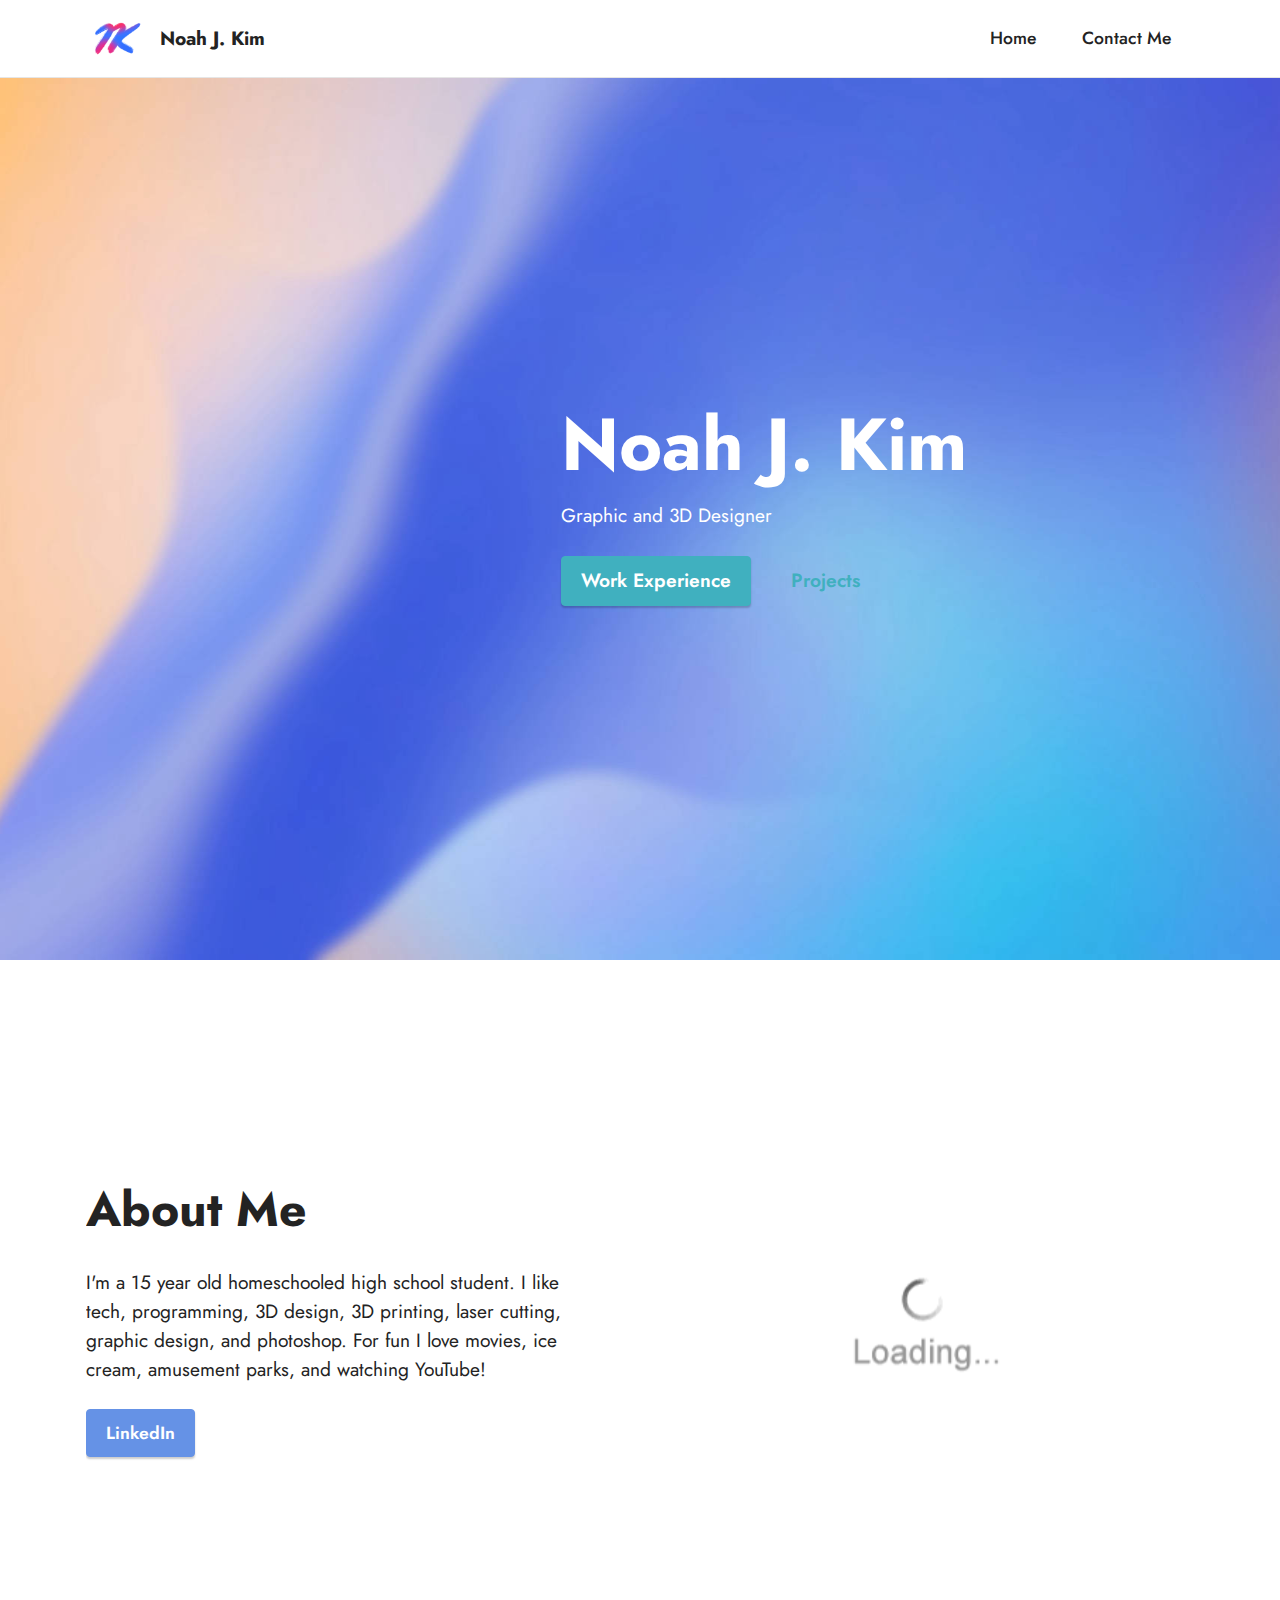
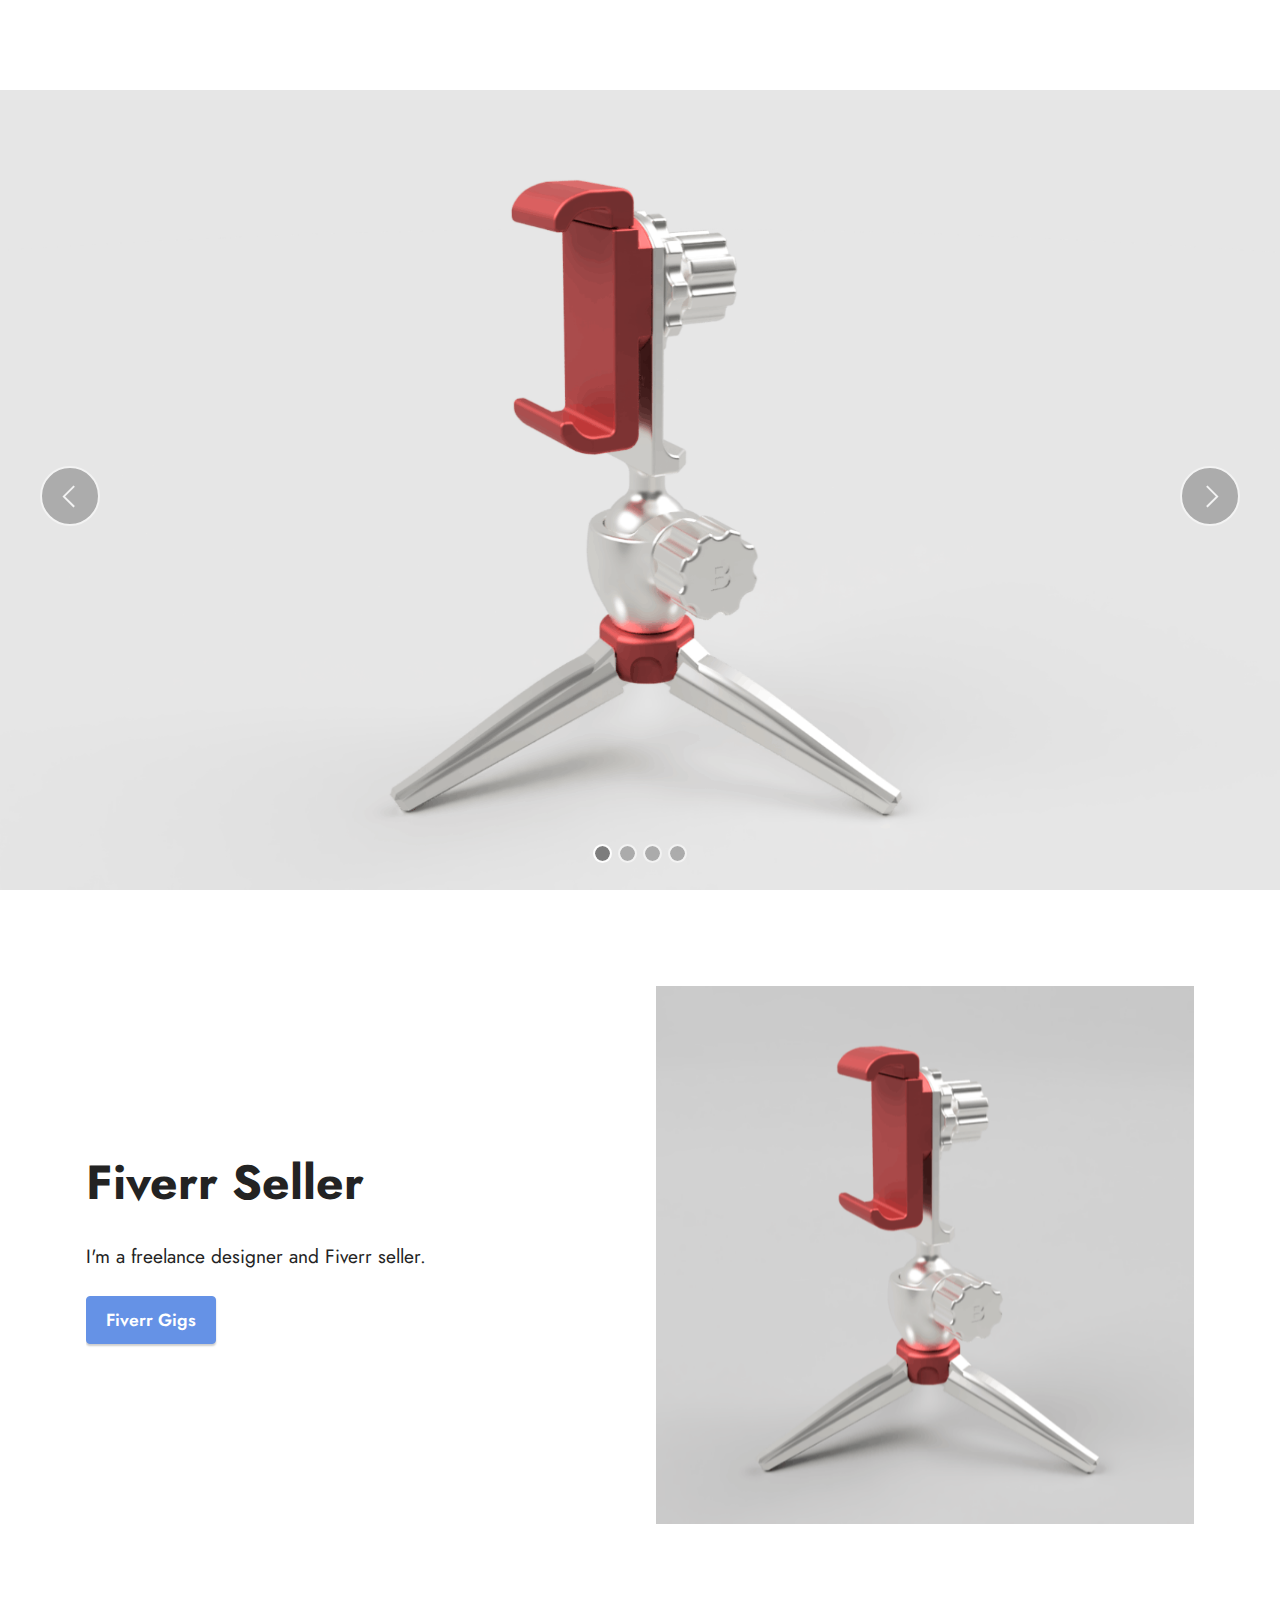
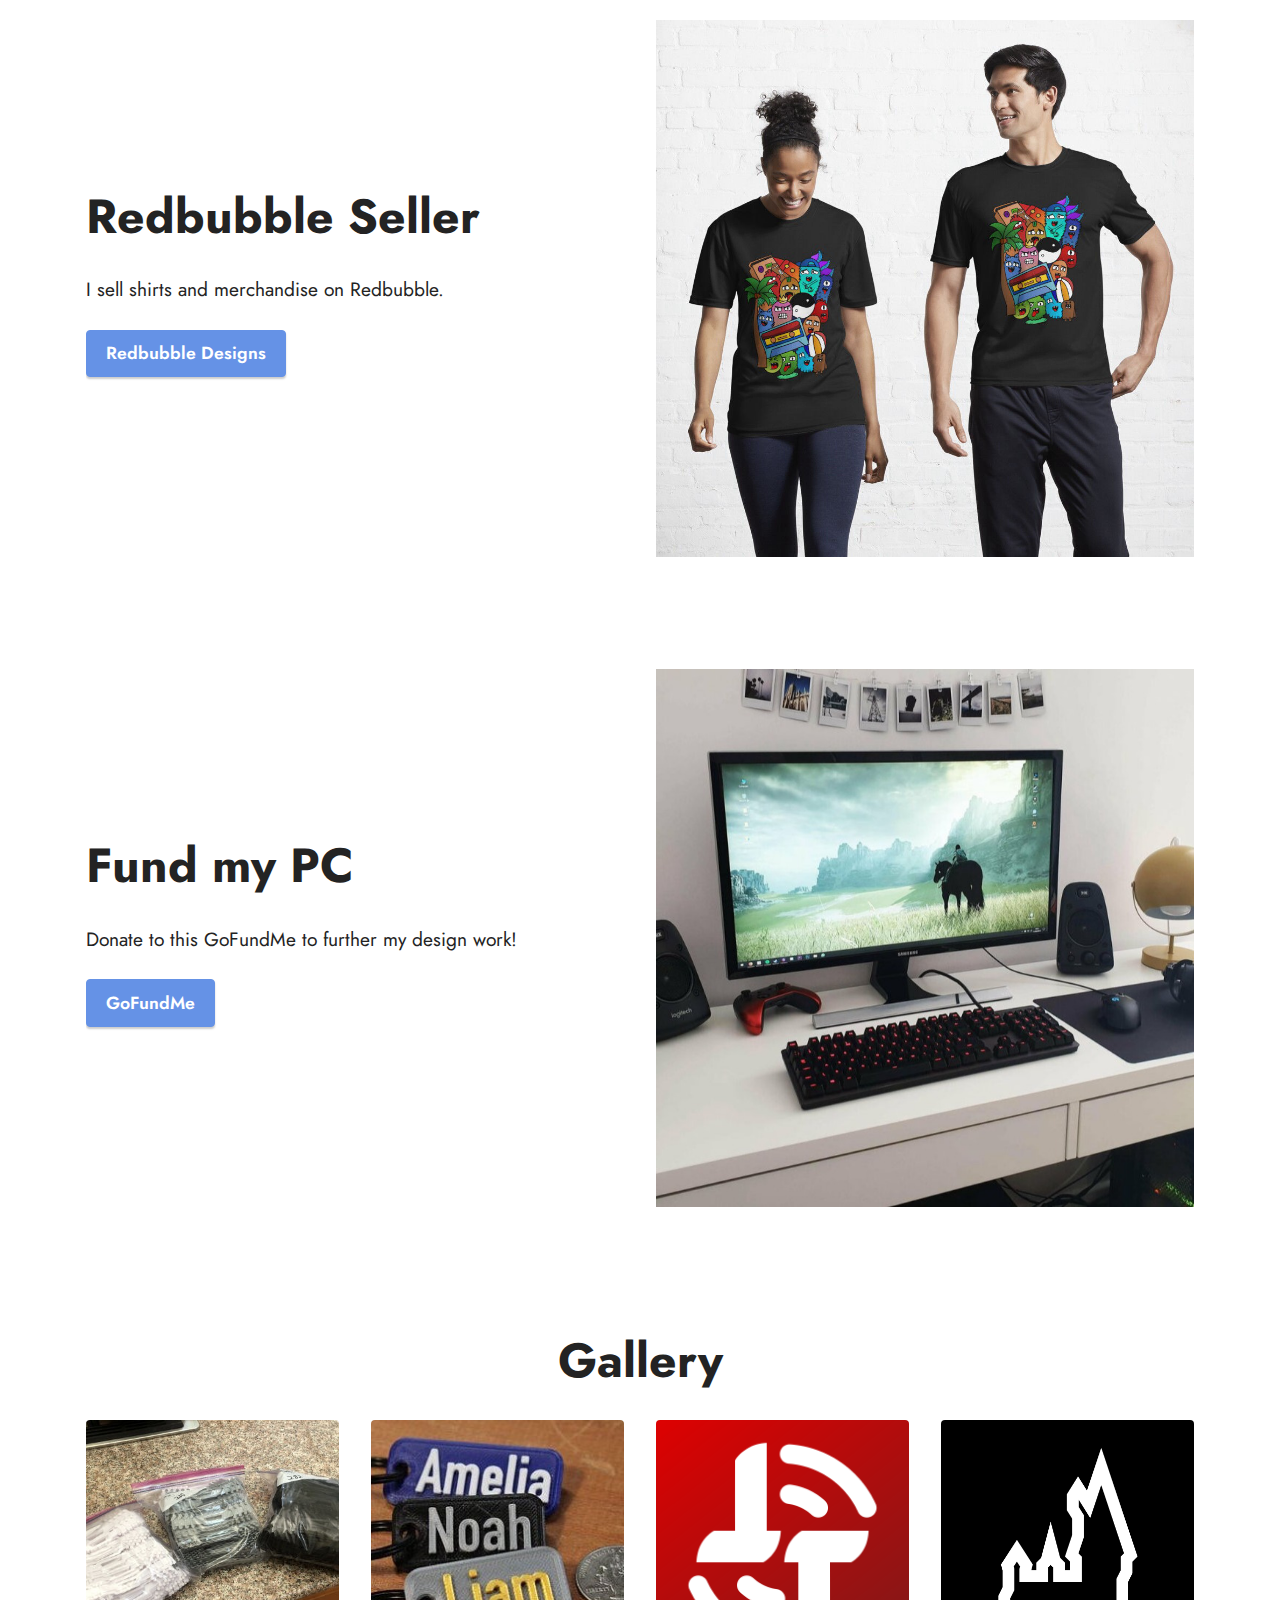
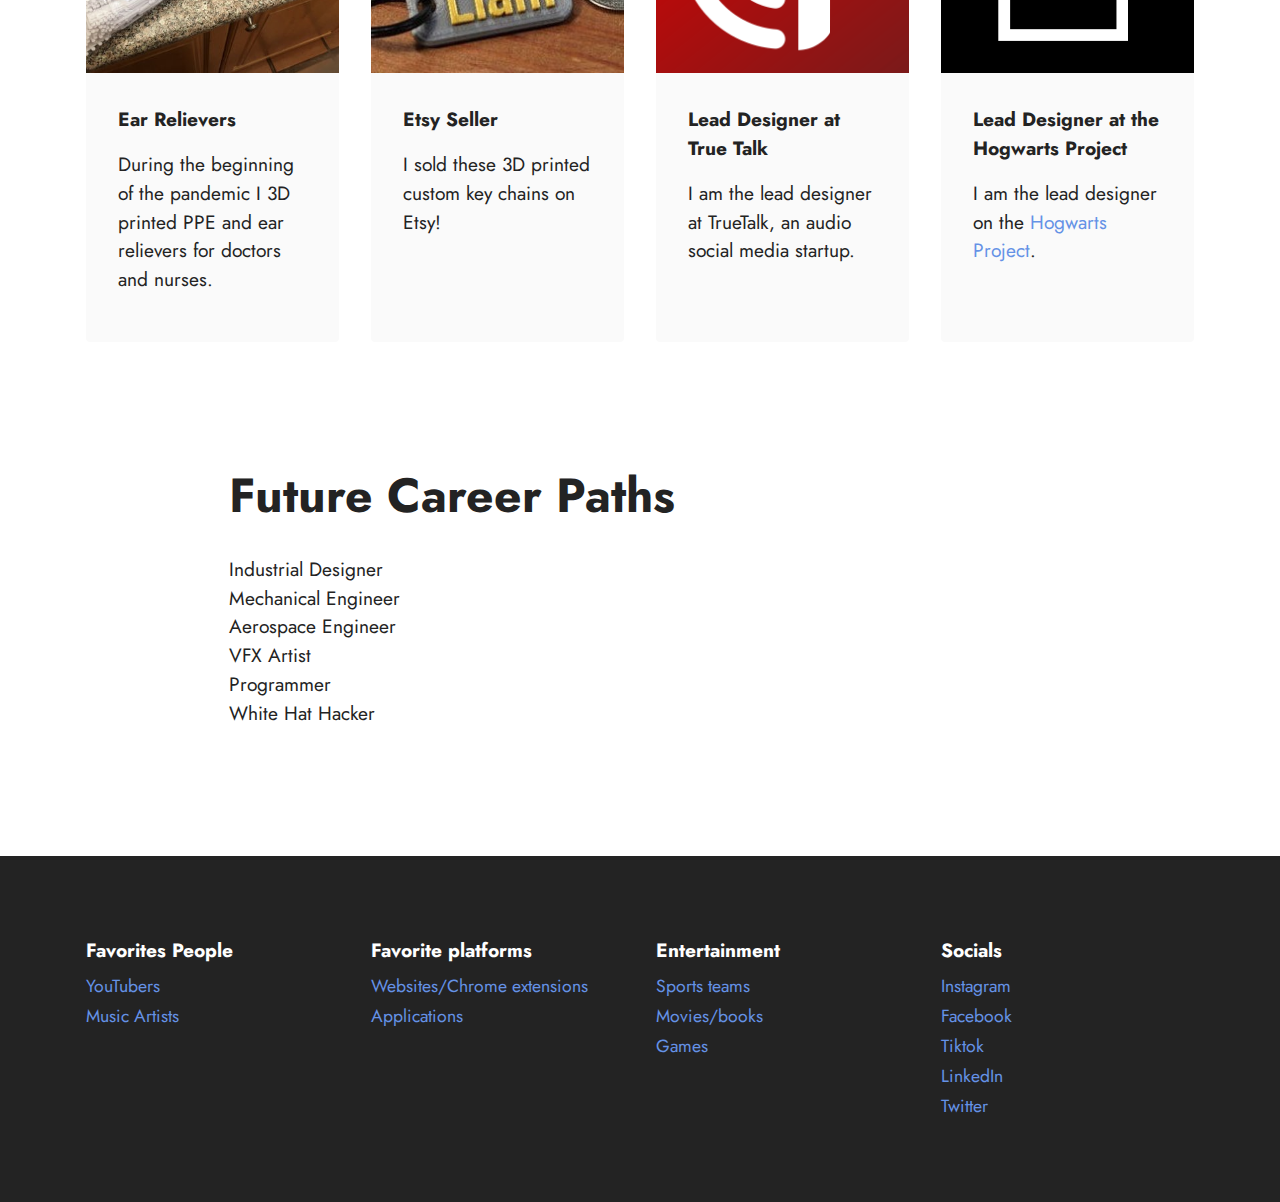
==== commit 90170232: "GoFundMe" ====
--- a/index.html
+++ b/index.html
@@ -128,12 +128,12 @@
 
     <section class="slider1 cid-somIkrhmdT" id="slider1-q">
 
-        <div class="carousel slide" id="sC3AYrxa3P" data-interval="5000">
+        <div class="carousel slide" id="sCHblb092p" data-interval="5000">
             <ol class="carousel-indicators">
-                <li data-slide-to="0" class="active" data-target="#sC3AYrxa3P"></li>
-                <li data-slide-to="1" data-target="#sC3AYrxa3P"></li>
-                <li data-slide-to="2" data-target="#sC3AYrxa3P"></li>
-                <li data-slide-to="3" data-target="#sC3AYrxa3P"></li>
+                <li data-slide-to="0" class="active" data-target="#sCHblb092p"></li>
+                <li data-slide-to="1" data-target="#sCHblb092p"></li>
+                <li data-slide-to="2" data-target="#sCHblb092p"></li>
+                <li data-slide-to="3" data-target="#sCHblb092p"></li>
             </ol>
             <div class="carousel-inner">
 
@@ -169,11 +169,11 @@
                     </div>
                 </div>
             </div>
-            <a class="carousel-control carousel-control-prev" role="button" data-slide="prev" href="#sC3AYrxa3P">
+            <a class="carousel-control carousel-control-prev" role="button" data-slide="prev" href="#sCHblb092p">
                 <span class="mobi-mbri mobi-mbri-arrow-prev" aria-hidden="true"></span>
                 <span class="sr-only">Previous</span>
             </a>
-            <a class="carousel-control carousel-control-next" role="button" data-slide="next" href="#sC3AYrxa3P">
+            <a class="carousel-control carousel-control-next" role="button" data-slide="next" href="#sCHblb092p">
                 <span class="mobi-mbri mobi-mbri-arrow-next" aria-hidden="true"></span>
                 <span class="sr-only">Next</span>
             </a>
@@ -227,6 +227,33 @@
                 <div class="col-12 col-lg-6">
                     <div class="image-wrapper">
                         <img src="assets/images/redbubble-website-image-1000x999.jpg" alt="Mobirise">
+                    </div>
+                </div>
+            </div>
+        </div>
+    </section>
+
+    <section class="features18 cid-sCH9BNt6rU" id="features19-3s">
+
+
+
+
+        <div class="container">
+            <div class="row justify-content-center">
+                <div class="card col-12 col-lg">
+                    <div class="card-wrapper">
+                        <h6 class="card-title mbr-fonts-style mb-4 display-2">
+                            <strong>Fund my PC</strong>
+                        </h6>
+                        <p class="mbr-text mbr-fonts-style display-7">Donate to this GoFundMe to further my design work!
+                        </p>
+                        <div class="mbr-section-btn"><a class="btn btn-primary display-4"
+                                href="http://gofundme.com/f/builder-pc" target="_blank">GoFundMe</a></div>
+                    </div>
+                </div>
+                <div class="col-12 col-lg-6">
+                    <div class="image-wrapper">
+                        <img src="assets/images/lckqsmzfuwspxejes2ncke-1076x807.jpeg" alt="Mobirise">
                     </div>
                 </div>
             </div>
@@ -394,7 +421,7 @@
     </section>
     <section
         style="background-color: #fff; font-family: -apple-system, BlinkMacSystemFont, 'Segoe UI', 'Roboto', 'Helvetica Neue', Arial, sans-serif; color:#aaa; font-size:12px; padding: 0; align-items: center; display: flex;">
-        <a href="https://mobirise.site/g"></a>
+        <a href="https://mobirise.site/u"></a>
     </section>
     <script src="assets/web/assets/jquery/jquery.min.js"></script>
     <script src="assets/popper/popper.min.js"></script>
--- a/assets/mobirise/css/mbr-additional.css
+++ b/assets/mobirise/css/mbr-additional.css
@@ -5281,7 +5281,7 @@
   color: #ffffff;
 }
 .cid-sC3qISnp8C {
-  padding-top: 5rem;
+  padding-top: 6rem;
   padding-bottom: 3rem;
   background-color: #ffffff;
 }
@@ -5310,7 +5310,7 @@
 }
 .cid-splBadcFUn {
   padding-top: 3rem;
-  padding-bottom: 2rem;
+  padding-bottom: 3rem;
   background-color: #ffffff;
 }
 .cid-splBadcFUn .row {
@@ -5333,6 +5333,34 @@
   }
 }
 .cid-splBadcFUn .image-wrapper img {
+  width: 100%;
+  object-fit: cover;
+}
+.cid-sCH9BNt6rU {
+  padding-top: 4rem;
+  padding-bottom: 2rem;
+  background-color: #ffffff;
+}
+.cid-sCH9BNt6rU .row {
+  align-items: center;
+}
+@media (max-width: 991px) {
+  .cid-sCH9BNt6rU .row {
+    flex-direction: column-reverse;
+  }
+  .cid-sCH9BNt6rU .image-wrapper {
+    margin-bottom: 2rem;
+  }
+  .cid-sCH9BNt6rU .card-wrapper {
+    padding: 0 1rem;
+  }
+}
+@media (min-width: 992px) {
+  .cid-sCH9BNt6rU .card-wrapper {
+    padding-right: 2rem;
+  }
+}
+.cid-sCH9BNt6rU .image-wrapper img {
   width: 100%;
   object-fit: cover;
 }
--- a/assets/mobirise/css/mbr-additional.css
+++ b/assets/mobirise/css/mbr-additional.css
@@ -5281,7 +5281,7 @@
   color: #ffffff;
 }
 .cid-sC3qISnp8C {
-  padding-top: 5rem;
+  padding-top: 6rem;
   padding-bottom: 3rem;
   background-color: #ffffff;
 }
@@ -5310,7 +5310,7 @@
 }
 .cid-splBadcFUn {
   padding-top: 3rem;
-  padding-bottom: 2rem;
+  padding-bottom: 3rem;
   background-color: #ffffff;
 }
 .cid-splBadcFUn .row {
@@ -5333,6 +5333,34 @@
   }
 }
 .cid-splBadcFUn .image-wrapper img {
+  width: 100%;
+  object-fit: cover;
+}
+.cid-sCH9BNt6rU {
+  padding-top: 4rem;
+  padding-bottom: 2rem;
+  background-color: #ffffff;
+}
+.cid-sCH9BNt6rU .row {
+  align-items: center;
+}
+@media (max-width: 991px) {
+  .cid-sCH9BNt6rU .row {
+    flex-direction: column-reverse;
+  }
+  .cid-sCH9BNt6rU .image-wrapper {
+    margin-bottom: 2rem;
+  }
+  .cid-sCH9BNt6rU .card-wrapper {
+    padding: 0 1rem;
+  }
+}
+@media (min-width: 992px) {
+  .cid-sCH9BNt6rU .card-wrapper {
+    padding-right: 2rem;
+  }
+}
+.cid-sCH9BNt6rU .image-wrapper img {
   width: 100%;
   object-fit: cover;
 }
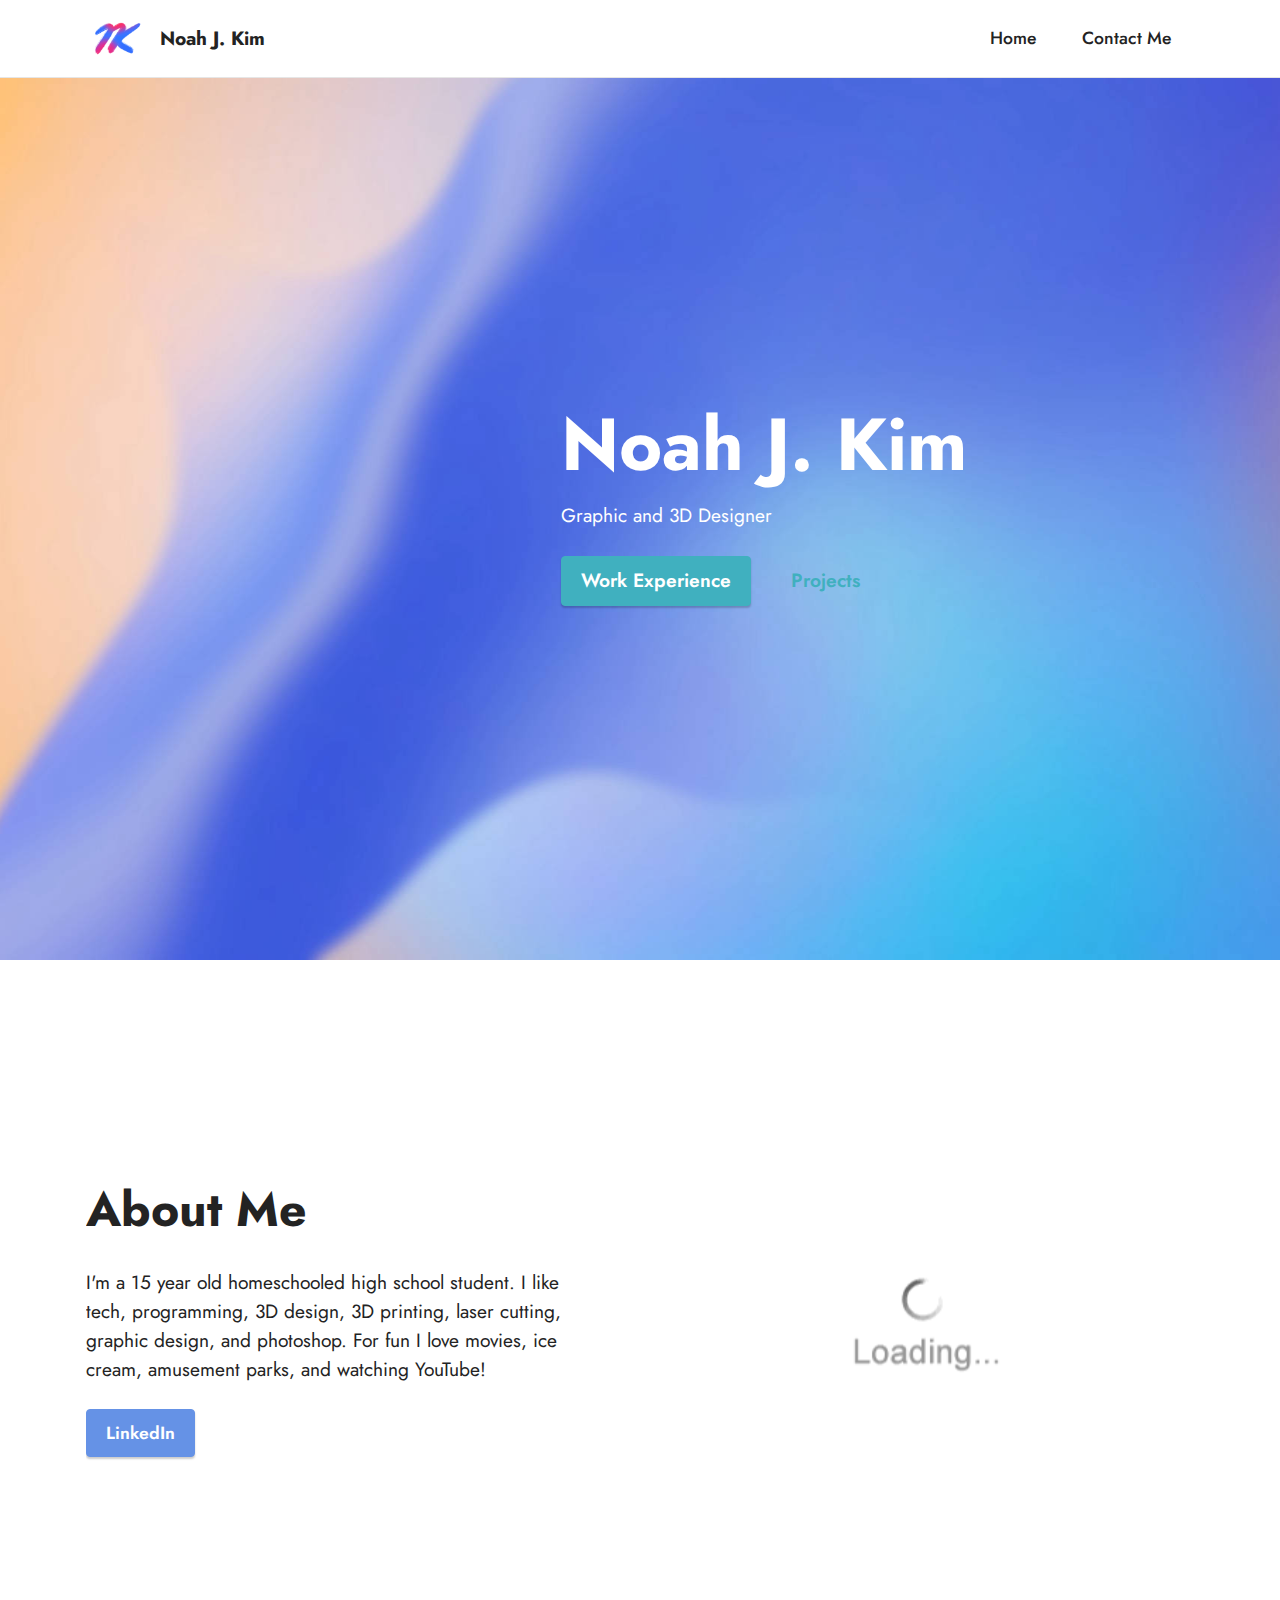
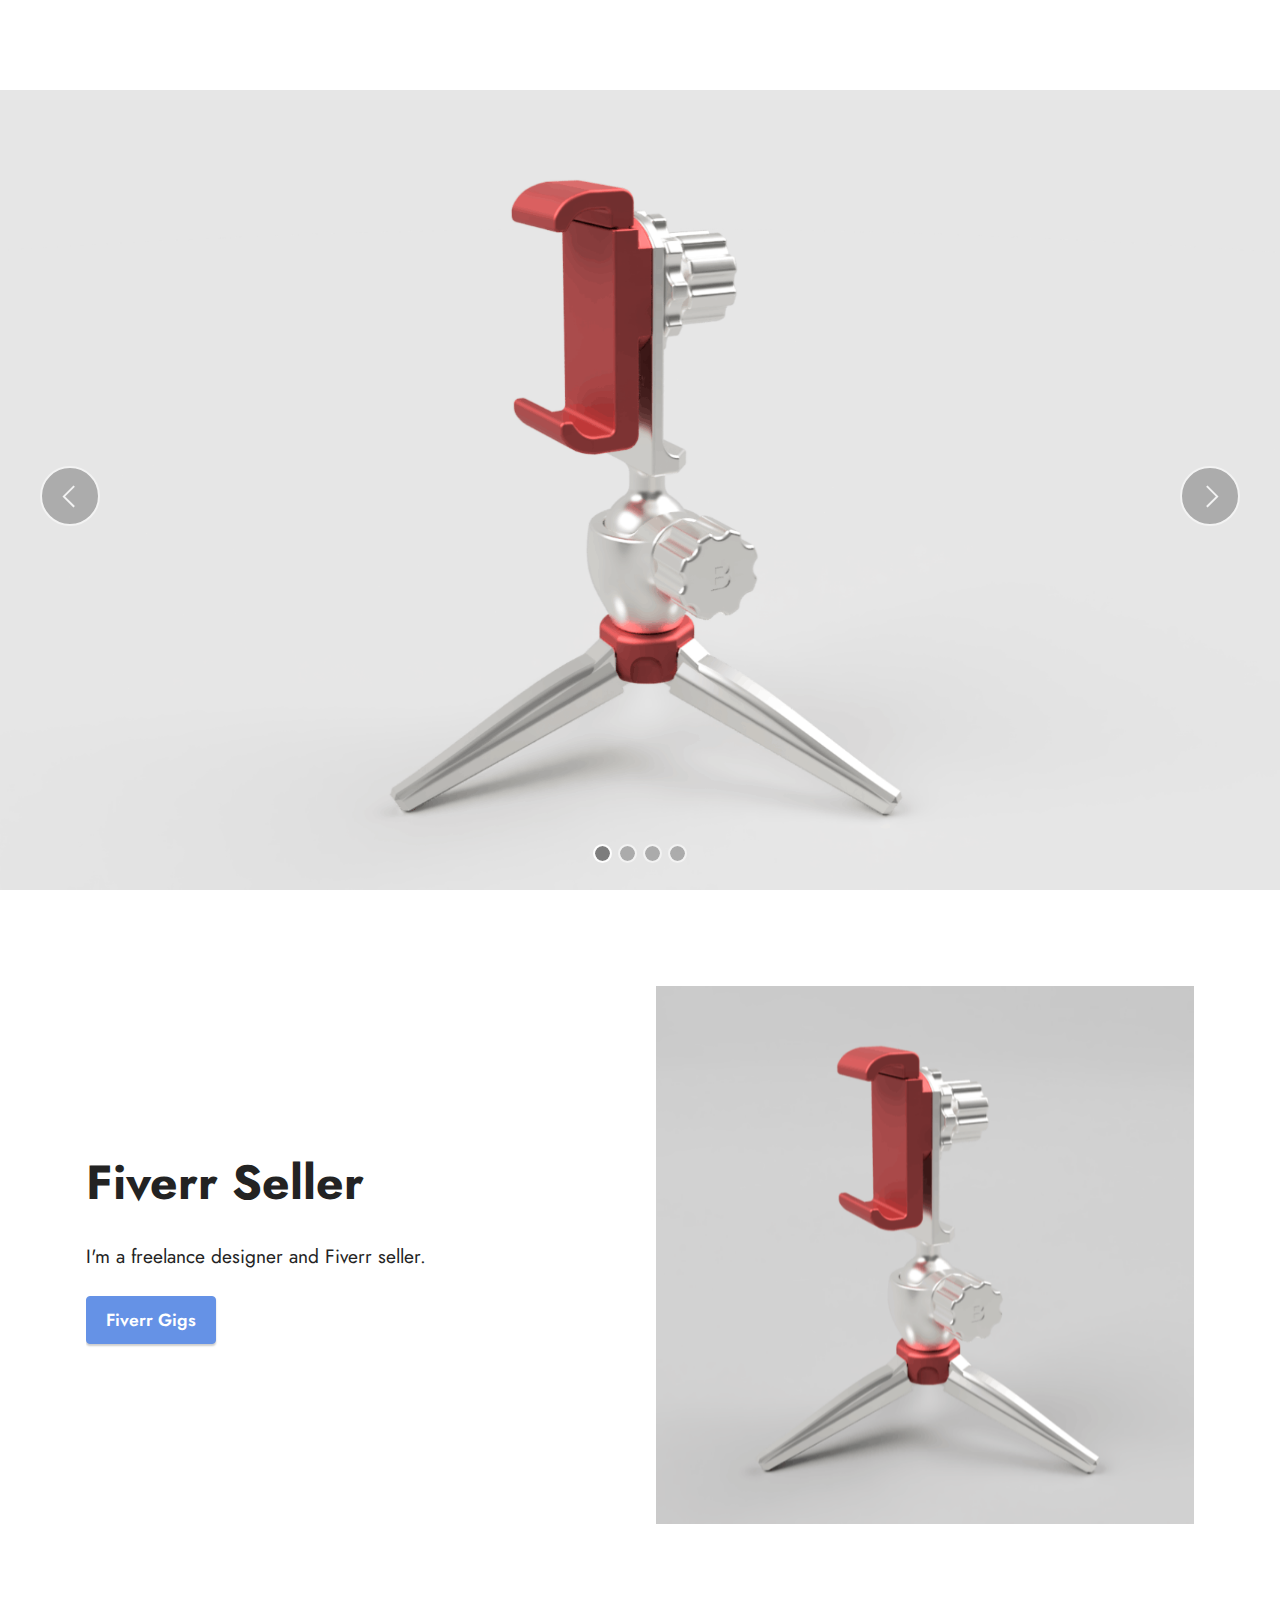
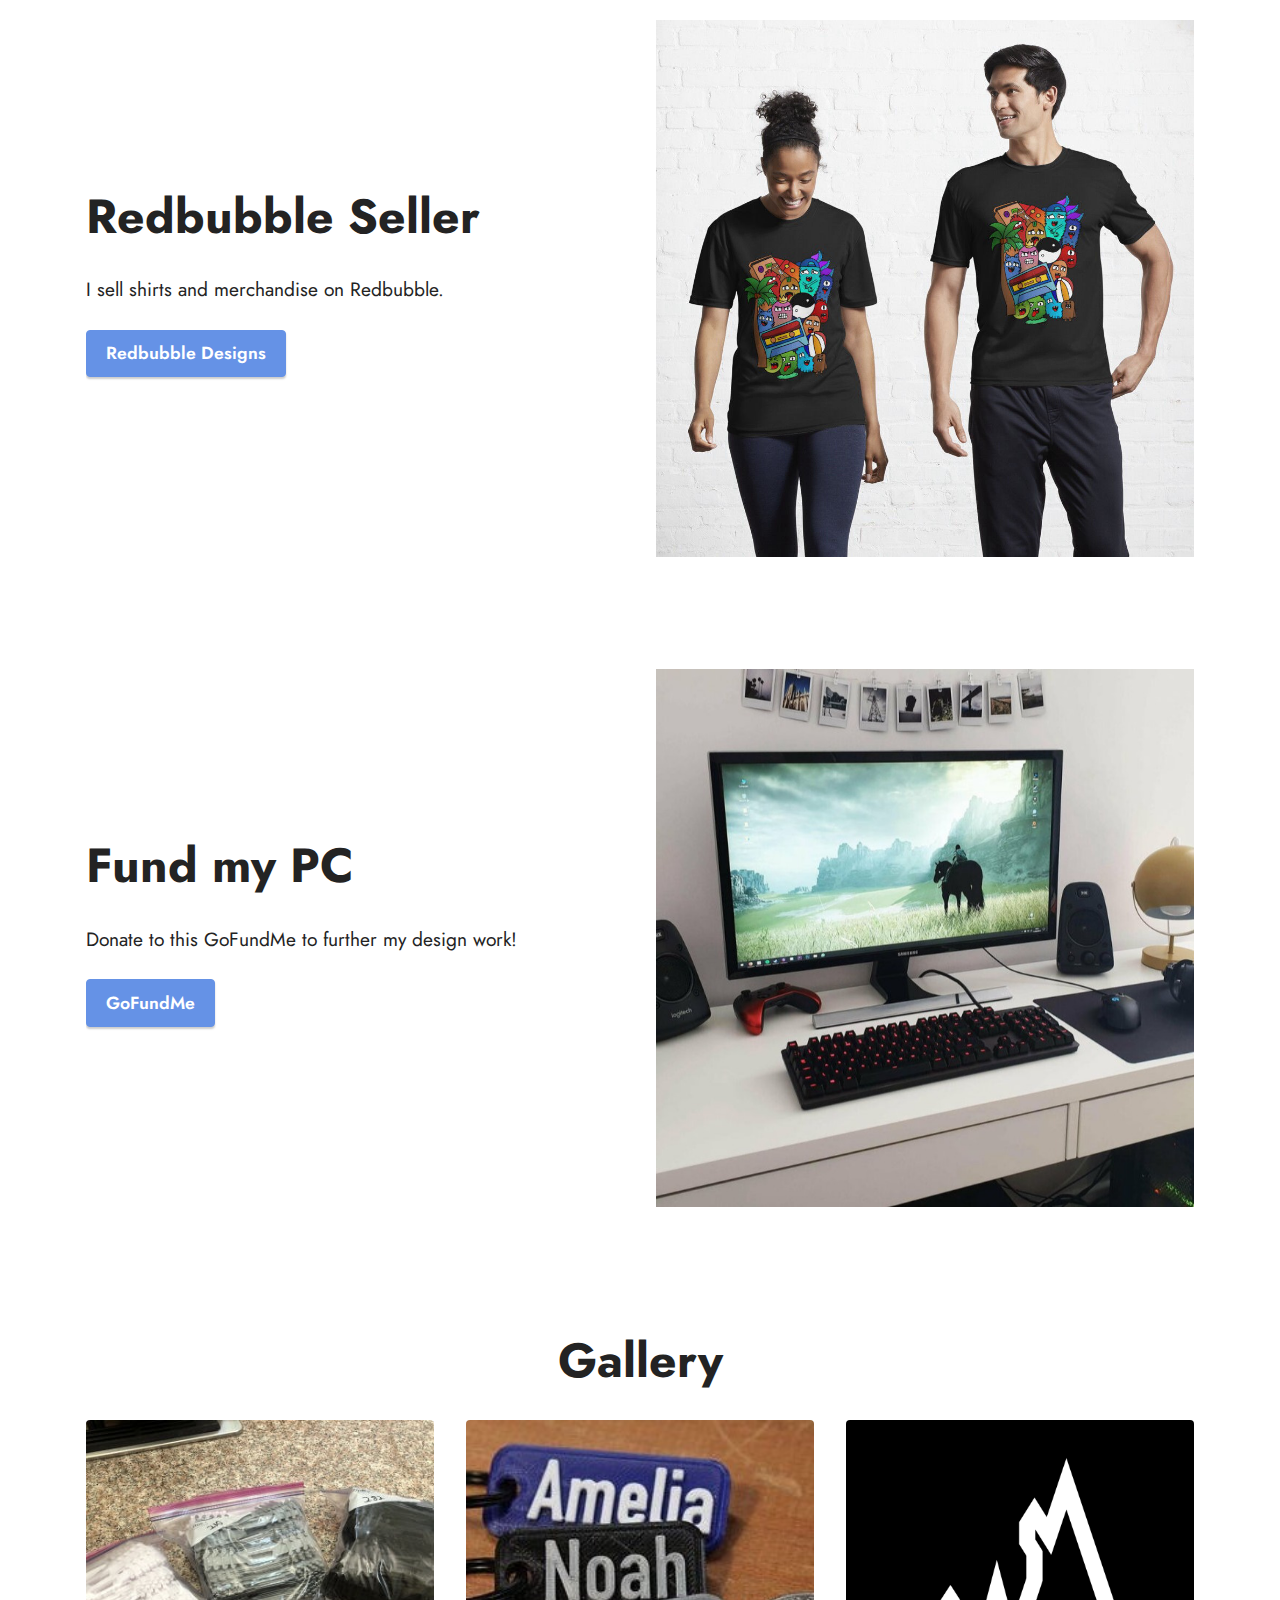
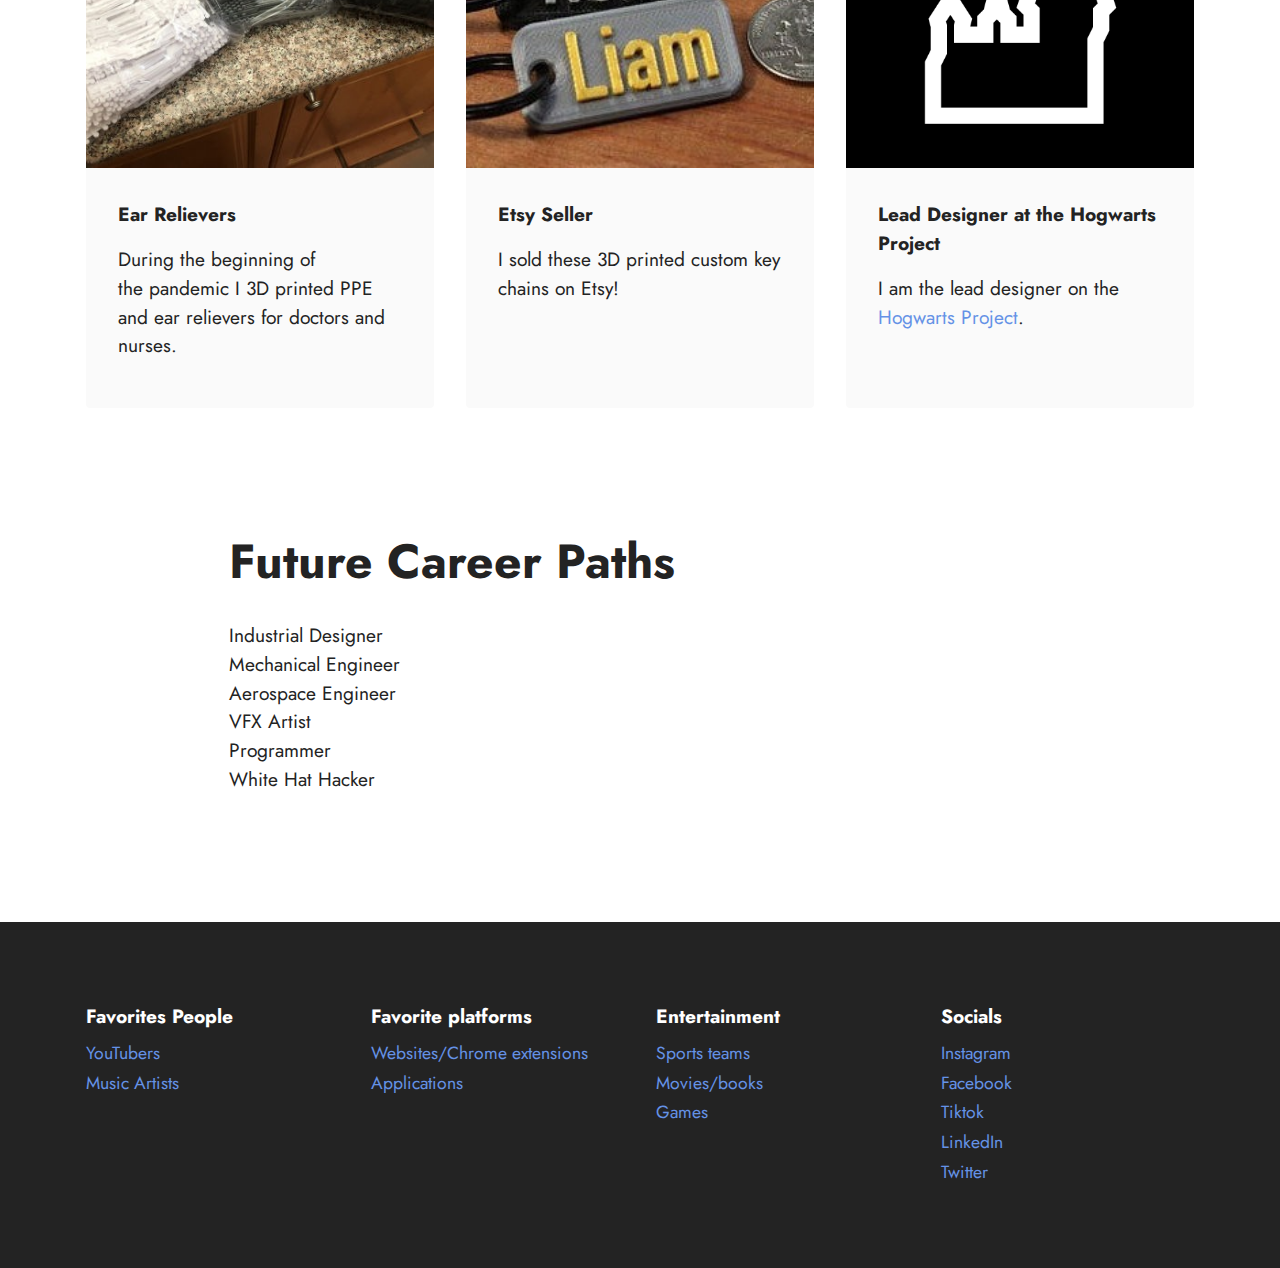
==== commit fb0fcd6e: "Gallery" ====
--- a/index.html
+++ b/index.html
@@ -128,12 +128,12 @@
 
     <section class="slider1 cid-somIkrhmdT" id="slider1-q">
 
-        <div class="carousel slide" id="sCHblb092p" data-interval="5000">
+        <div class="carousel slide" id="sCIjumShcM" data-interval="5000">
             <ol class="carousel-indicators">
-                <li data-slide-to="0" class="active" data-target="#sCHblb092p"></li>
-                <li data-slide-to="1" data-target="#sCHblb092p"></li>
-                <li data-slide-to="2" data-target="#sCHblb092p"></li>
-                <li data-slide-to="3" data-target="#sCHblb092p"></li>
+                <li data-slide-to="0" class="active" data-target="#sCIjumShcM"></li>
+                <li data-slide-to="1" data-target="#sCIjumShcM"></li>
+                <li data-slide-to="2" data-target="#sCIjumShcM"></li>
+                <li data-slide-to="3" data-target="#sCIjumShcM"></li>
             </ol>
             <div class="carousel-inner">
 
@@ -169,11 +169,11 @@
                     </div>
                 </div>
             </div>
-            <a class="carousel-control carousel-control-prev" role="button" data-slide="prev" href="#sCHblb092p">
+            <a class="carousel-control carousel-control-prev" role="button" data-slide="prev" href="#sCIjumShcM">
                 <span class="mobi-mbri mobi-mbri-arrow-prev" aria-hidden="true"></span>
                 <span class="sr-only">Previous</span>
             </a>
-            <a class="carousel-control carousel-control-next" role="button" data-slide="next" href="#sCHblb092p">
+            <a class="carousel-control carousel-control-next" role="button" data-slide="next" href="#sCIjumShcM">
                 <span class="mobi-mbri mobi-mbri-arrow-next" aria-hidden="true"></span>
                 <span class="sr-only">Next</span>
             </a>
@@ -269,7 +269,7 @@
 
             </div>
             <div class="row mt-4">
-                <div class="item features-image сol-12 col-md-6 col-lg-3">
+                <div class="item features-image сol-12 col-md-6 col-lg-4">
                     <div class="item-wrapper">
                         <div class="item-img">
                             <img src="assets/images/2-3d-printed-ear-relievers-7-9-20-506x380.jpeg" alt="">
@@ -286,7 +286,7 @@
 
                     </div>
                 </div>
-                <div class="item features-image сol-12 col-md-6 col-lg-3">
+                <div class="item features-image сol-12 col-md-6 col-lg-4">
                     <div class="item-wrapper">
                         <div class="item-img">
                             <img src="assets/images/etsy-keychains-340x256.jpeg" alt="">
@@ -302,23 +302,8 @@
 
                     </div>
                 </div>
-                <div class="item features-image сol-12 col-md-6 col-lg-3">
-                    <div class="item-wrapper">
-                        <div class="item-img">
-                            <img src="assets/images/app-icon-new-1024-1024x1024.png" alt="">
-                        </div>
-                        <div class="item-content">
-                            <h5 class="item-title mbr-fonts-style display-7">
-                                <strong>Lead Designer at True Talk</strong>
-                            </h5>
-
-                            <p class="mbr-text mbr-fonts-style mt-3 display-7">I am the lead designer at TrueTalk, an
-                                audio social media startup.</p>
-                        </div>
-
-                    </div>
-                </div>
-                <div class="item features-image сol-12 col-md-6 col-lg-3">
+
+                <div class="item features-image сol-12 col-md-6 col-lg-4">
                     <div class="item-wrapper">
                         <div class="item-img">
                             <img src="assets/images/the-hogwarts-project-logo-2.0-1000x1000.png" alt="" title="">
@@ -421,7 +406,7 @@
     </section>
     <section
         style="background-color: #fff; font-family: -apple-system, BlinkMacSystemFont, 'Segoe UI', 'Roboto', 'Helvetica Neue', Arial, sans-serif; color:#aaa; font-size:12px; padding: 0; align-items: center; display: flex;">
-        <a href="https://mobirise.site/u"></a>
+        <a href="https://mobirise.site/a"></a>
     </section>
     <script src="assets/web/assets/jquery/jquery.min.js"></script>
     <script src="assets/popper/popper.min.js"></script>
